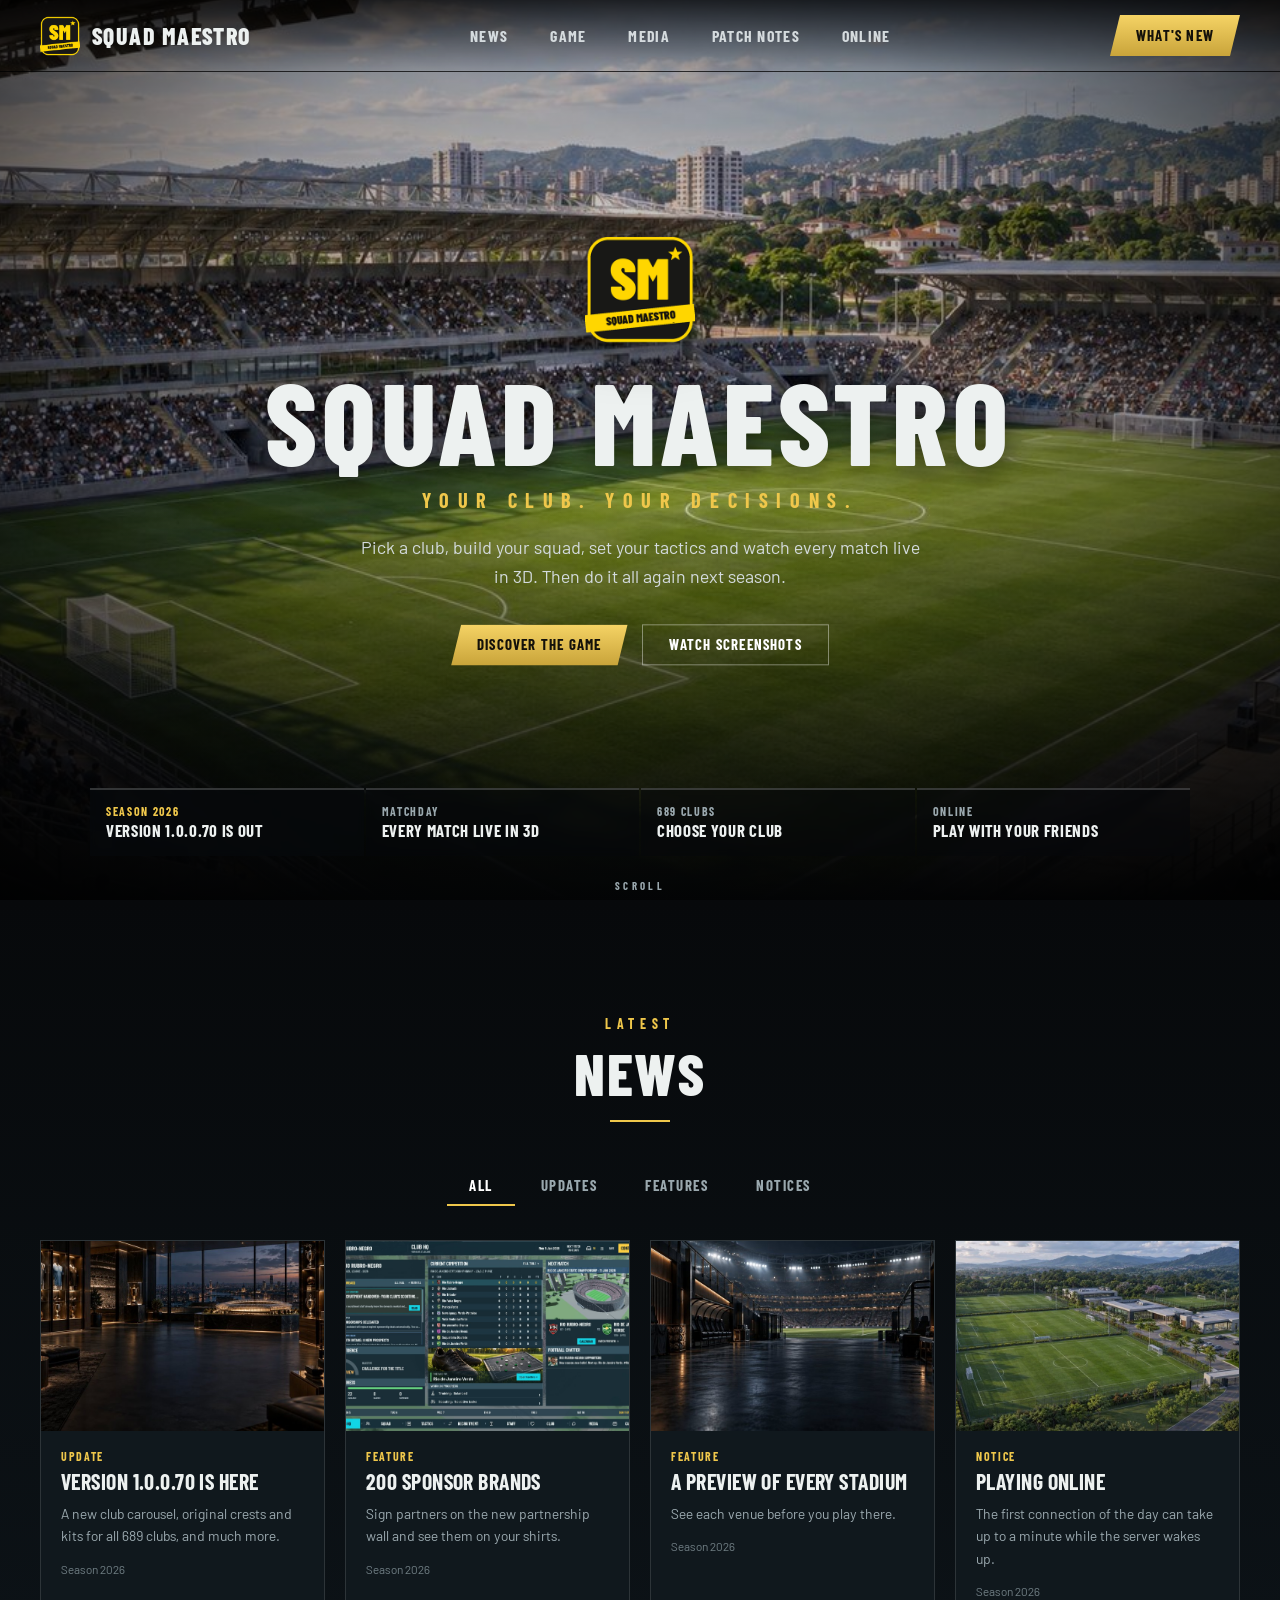
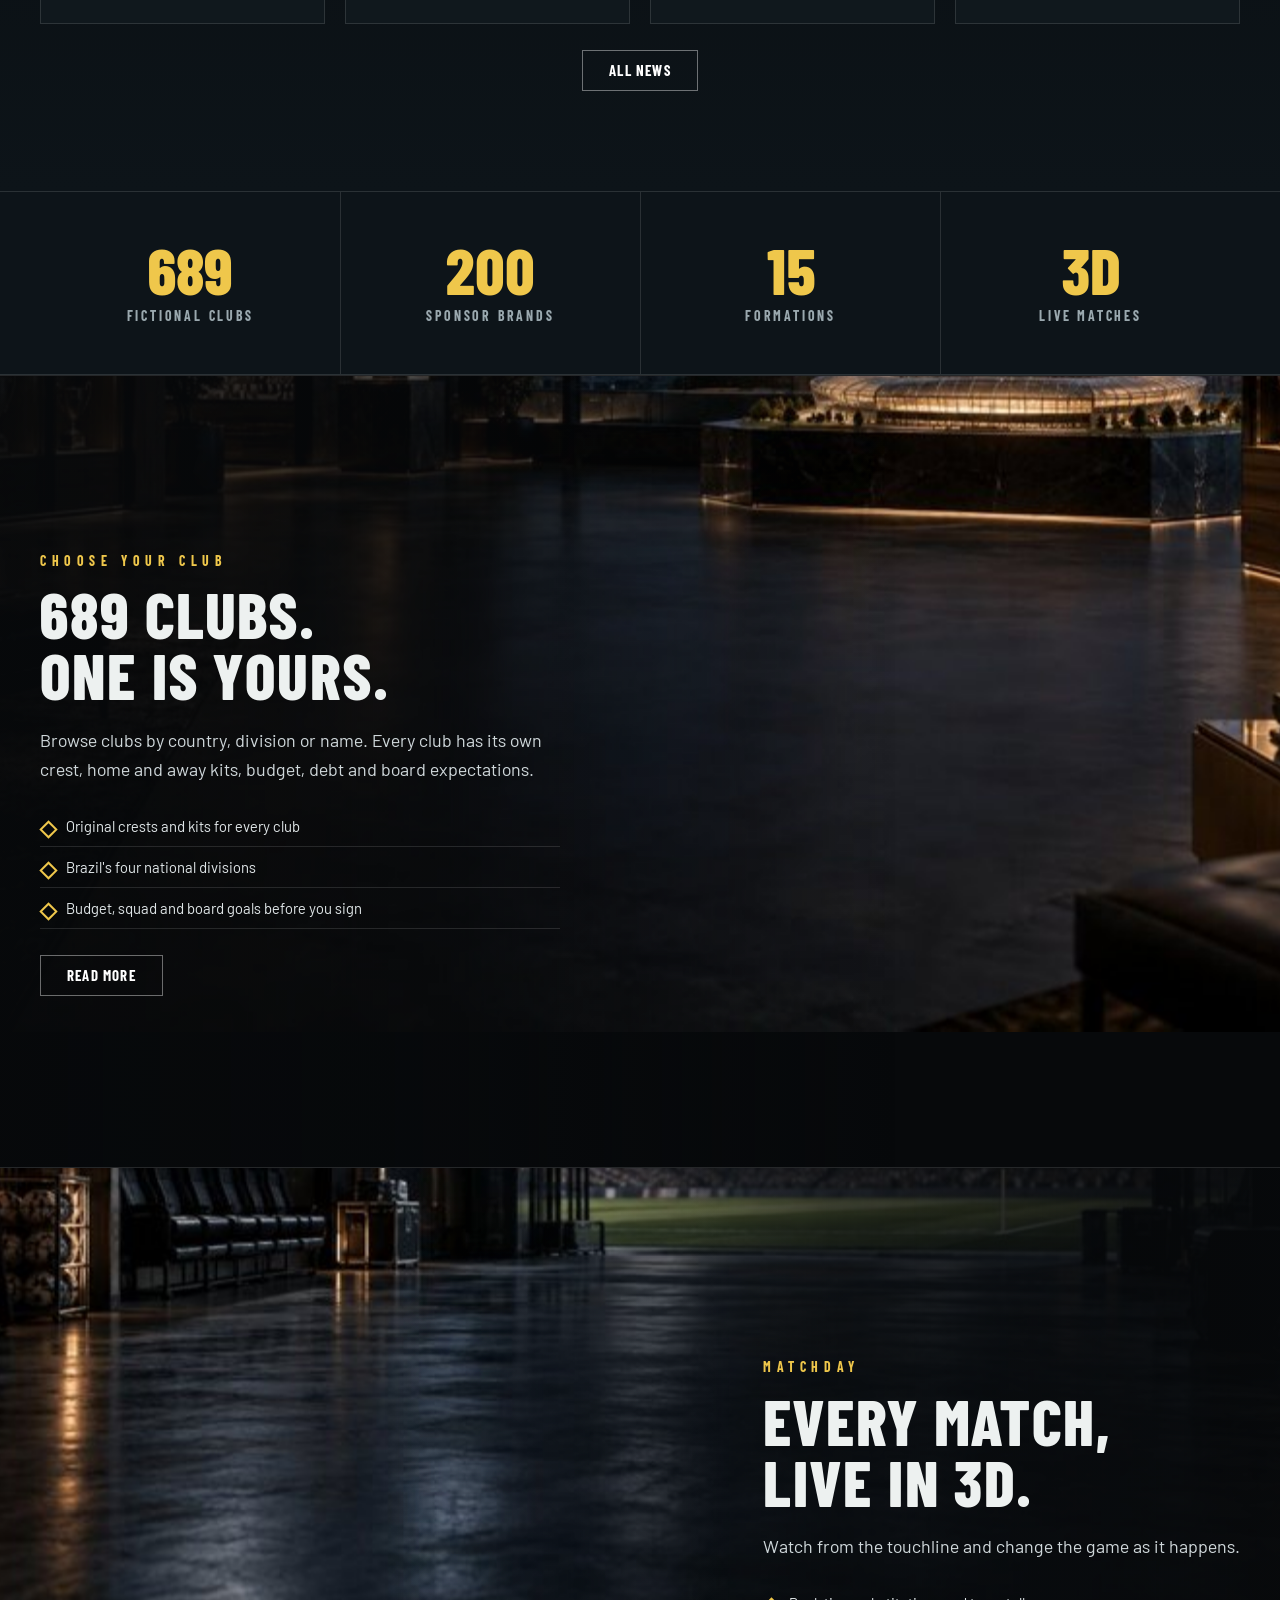
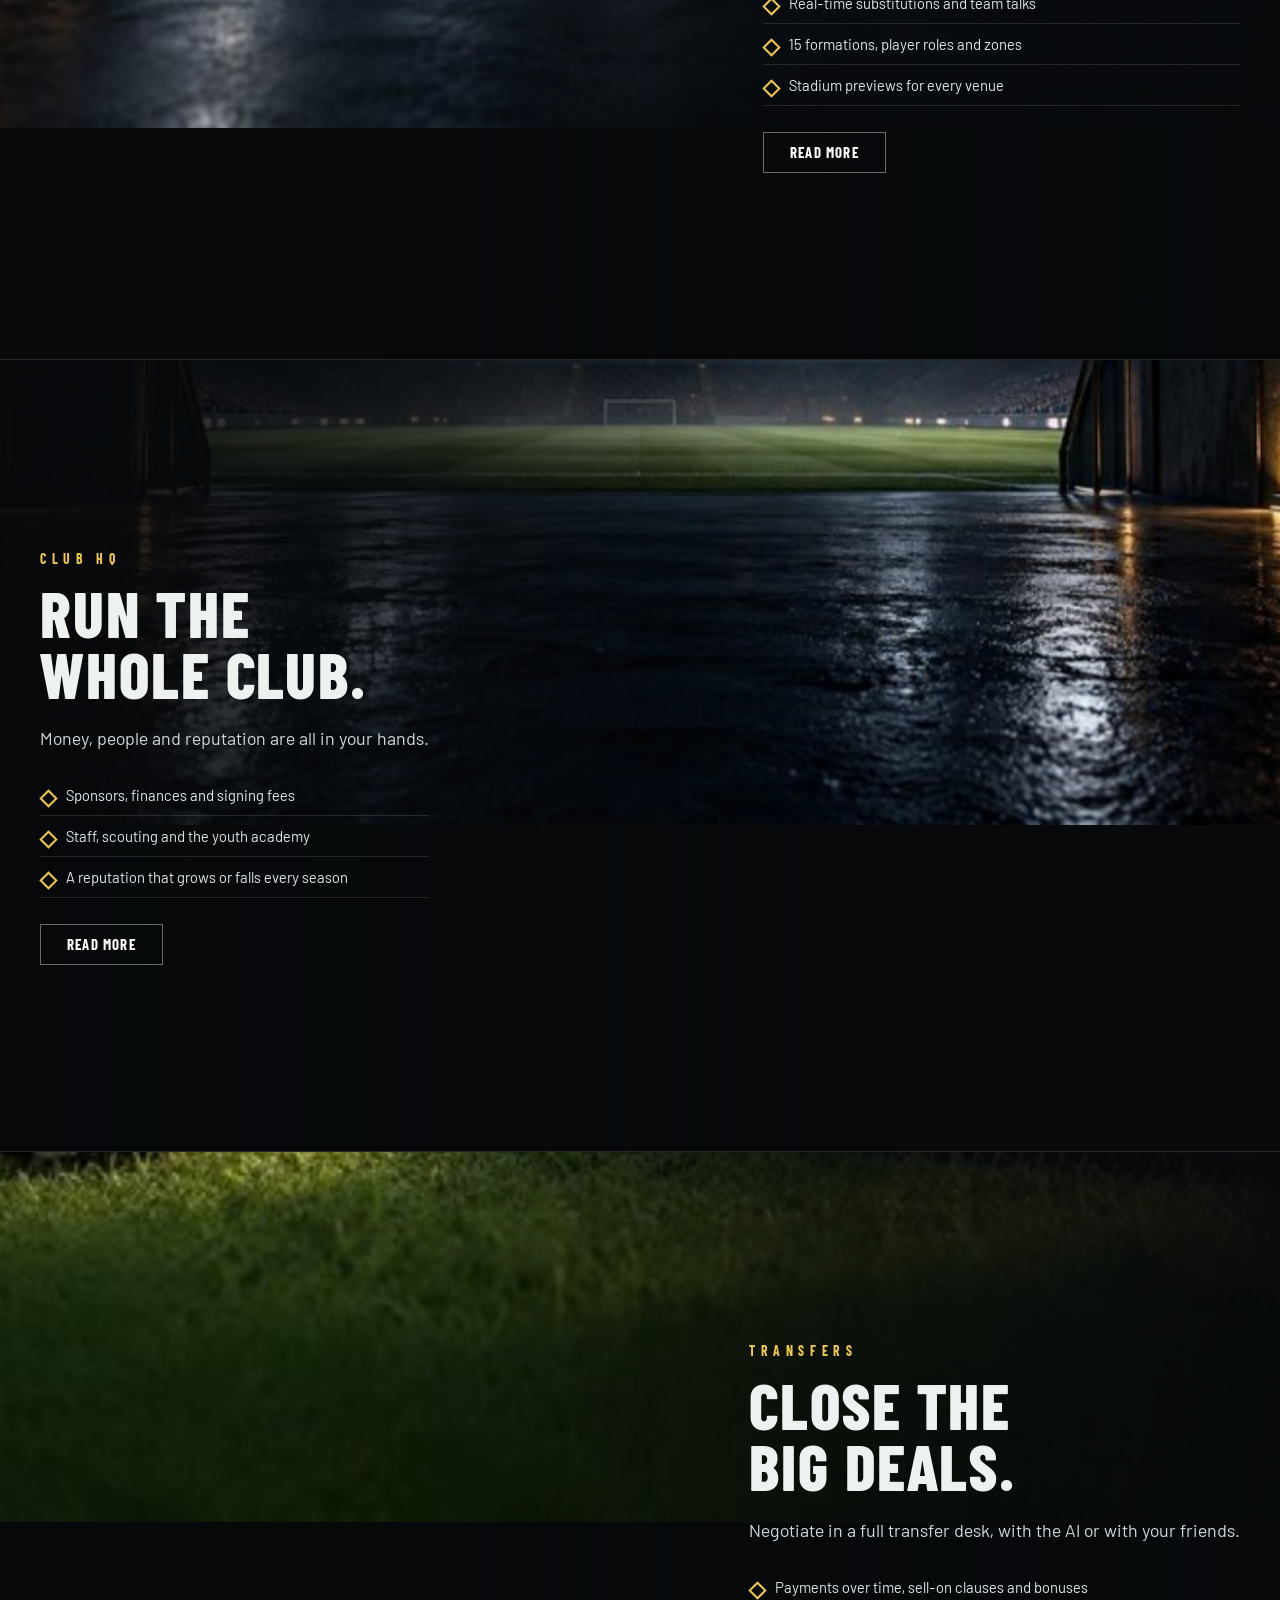
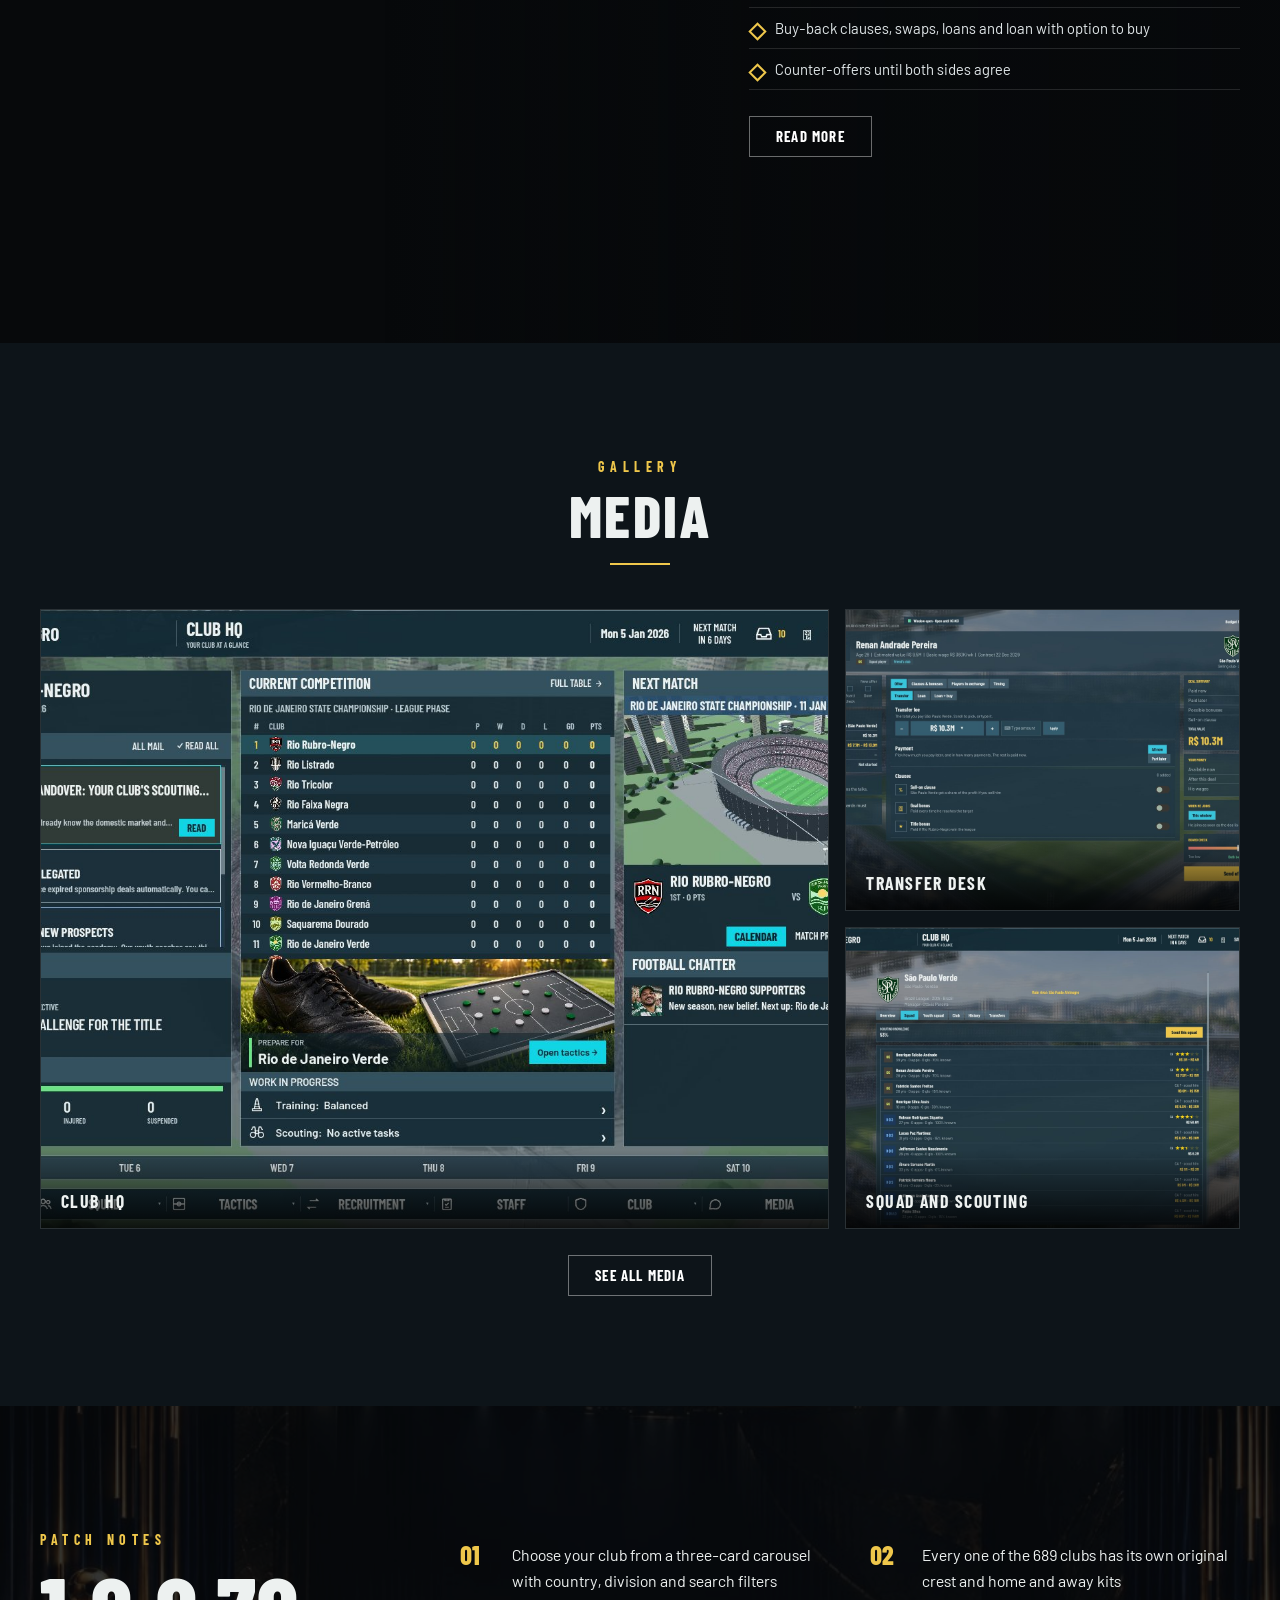
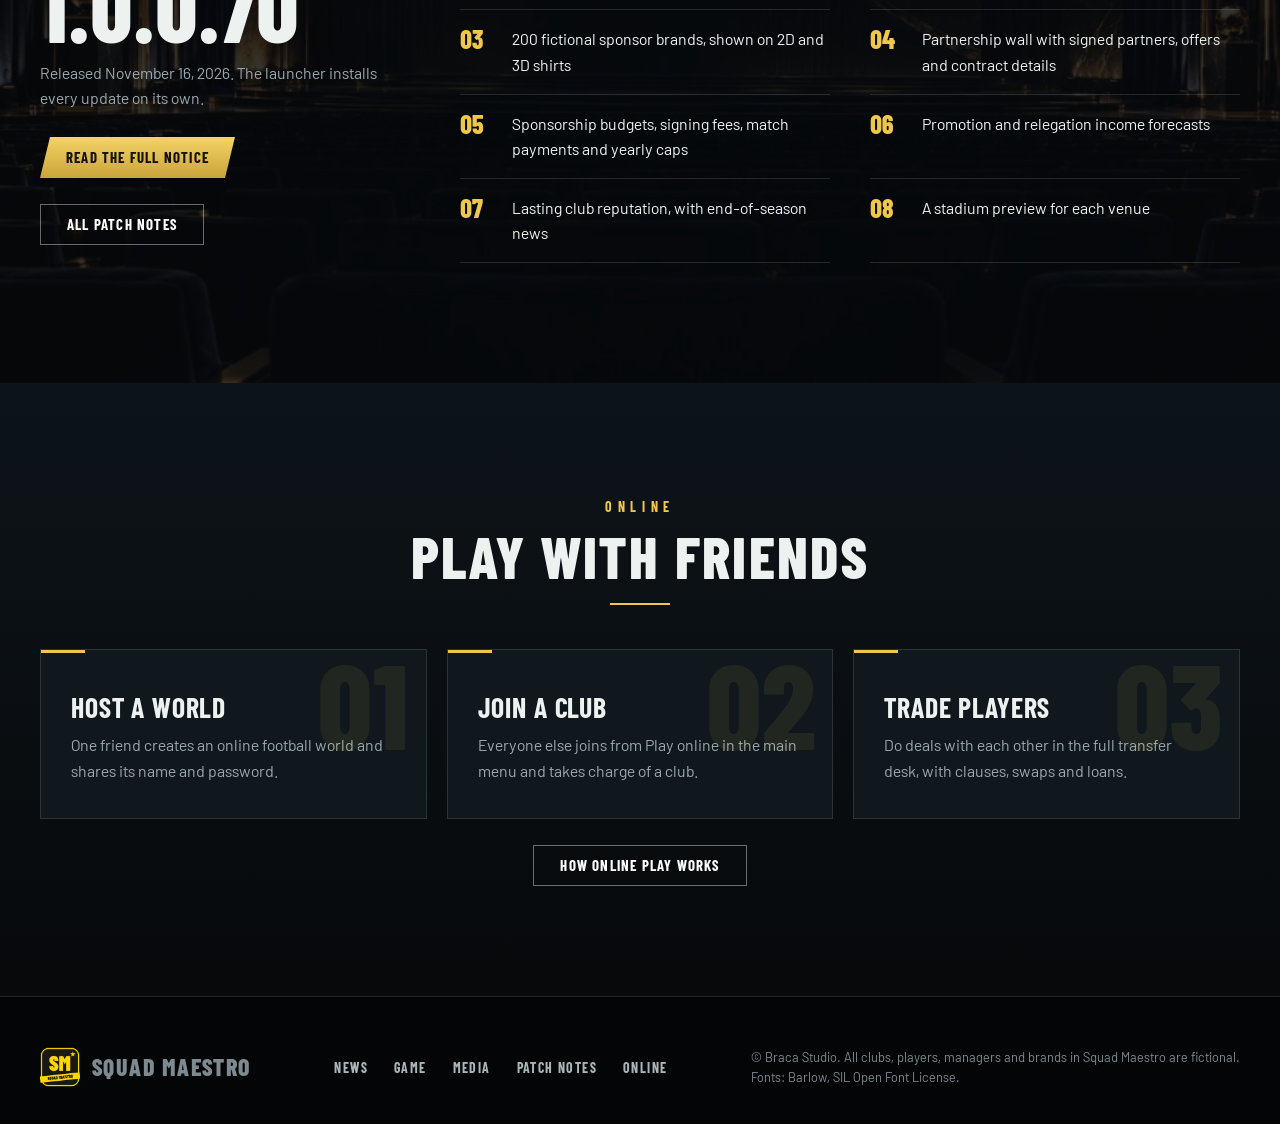
==== index.html @ b414611e "Detail pages: patch notes list with release dates and full notices, news articles, game feature page" ====
<!DOCTYPE html>
<html lang="en">
<head>
<meta charset="utf-8">
<meta name="viewport" content="width=device-width, initial-scale=1">
<title>Squad Maestro: Your club. Your decisions.</title>
<meta name="description" content="Squad Maestro is a football management game by Braca Studio. Pick a club, build your squad, set your tactics and watch every match live in 3D.">
<link rel="icon" href="assets/icon.png">
<link rel="stylesheet" href="assets/site.css">
</head>
<body>
<header class="top" id="top">
  <a class="logo" href="#"><img src="assets/icon.png" alt=""><b>SQUAD MAESTRO</b></a>
  <nav class="menu"><a href="news.html">News</a><a href="game.html">Game</a><a href="media.html">Media</a><a href="patch-notes.html">Patch notes</a><a href="game.html?id=online">Online</a></nav>
  <a class="cta" href="patch-notes.html?v=1.0.0.70">What's new</a>
</header>

<section class="hero" id="hero">
  <div class="slide on"><div class="img" style="background-image:url(assets/stadium.jpg)"></div></div>
  <div class="slide"><div class="img" style="background-image:url(assets/matchday.jpg)"></div></div>
  <div class="slide"><div class="img" style="background-image:url(assets/clubs.jpg)"></div></div>
  <div class="slide"><div class="img" style="background-image:url(assets/online.jpg)"></div></div>
  <div class="hero-txt">
    <img src="assets/icon.png" alt="Squad Maestro badge">
    <h1>Squad Maestro</h1>
    <div class="tl">Your club. Your decisions.</div>
    <p>Pick a club, build your squad, set your tactics and watch every match live in 3D. Then do it all again next season.</p>
    <div class="btns"><a class="cta" href="game.html">Discover the game</a><a class="ghost" href="media.html">Watch screenshots</a></div>
  </div>
  <div class="tabs">
    <div class="tab on"><span class="p"></span><small>Season 2026</small><b>Version 1.0.0.70 is out</b></div>
    <div class="tab"><span class="p"></span><small>Matchday</small><b>Every match live in 3D</b></div>
    <div class="tab"><span class="p"></span><small>689 clubs</small><b>Choose your club</b></div>
    <div class="tab"><span class="p"></span><small>Online</small><b>Play with your friends</b></div>
  </div>
  <div class="scroll">SCROLL</div>
</section>

<section class="news" id="news"><div class="wrap">
  <div class="sh reveal"><small>Latest</small><h2>News</h2><div class="dv"></div></div>
  <div class="ntabs"><button class="on" data-f="all">All</button><button data-f="update">Updates</button><button data-f="feature">Features</button><button data-f="notice">Notices</button></div>
  <div class="cards">
    <a class="card reveal" data-k="update" href="patch-notes.html?v=1.0.0.70"><div class="im" style="background-image:url(assets/clubs.jpg)"></div><div class="bd"><div class="tg">Update</div><h3>Version 1.0.0.70 is here</h3><p>A new club carousel, original crests and kits for all 689 clubs, and much more.</p><div class="dt">Season 2026</div></div></a>
    <a class="card reveal" data-k="feature" href="news.html?id=sponsors"><div class="im" style="background-image:url(assets/shot_hq.jpg)"></div><div class="bd"><div class="tg">Feature</div><h3>200 sponsor brands</h3><p>Sign partners on the new partnership wall and see them on your shirts.</p><div class="dt">Season 2026</div></div></a>
    <a class="card reveal" data-k="feature" href="news.html?id=stadiums"><div class="im" style="background-image:url(assets/matchday.jpg)"></div><div class="bd"><div class="tg">Feature</div><h3>A preview of every stadium</h3><p>See each venue before you play there.</p><div class="dt">Season 2026</div></div></a>
    <a class="card reveal" data-k="notice" href="news.html?id=online"><div class="im" style="background-image:url(assets/online.jpg)"></div><div class="bd"><div class="tg">Notice</div><h3>Playing online</h3><p>The first connection of the day can take up to a minute while the server wakes up.</p><div class="dt">Season 2026</div></div></a>
  </div>
  <div style="text-align:center"><a class="ghost more" href="news.html">All news</a></div>
</div></section>

<div class="stats"><div class="wrap">
  <a class="st reveal" href="game.html?id=clubs"><b>689</b><span>Fictional clubs</span></a>
  <a class="st reveal" href="news.html?id=sponsors"><b>200</b><span>Sponsor brands</span></a>
  <a class="st reveal" href="game.html?id=tactics"><b>15</b><span>Formations</span></a>
  <a class="st reveal" href="game.html?id=matchday"><b>3D</b><span>Live matches</span></a>
</div></div>

<div id="game">
<section class="feat"><div class="bgi" style="background-image:url(assets/clubs.jpg)"></div><div class="tx reveal"><small>CHOOSE YOUR CLUB</small><h2>689 clubs.<br>One is yours.</h2><p>Browse clubs by country, division or name. Every club has its own crest, home and away kits, budget, debt and board expectations.</p><ul><li>Original crests and kits for every club</li><li>Brazil's four national divisions</li><li>Budget, squad and board goals before you sign</li></ul><a class="ghost more" href="game.html?id=clubs">Read more</a></div></section>
<section class="feat r"><div class="bgi" style="background-image:url(assets/matchday.jpg)"></div><div class="tx reveal"><small>MATCHDAY</small><h2>Every match,<br>live in 3D.</h2><p>Watch from the touchline and change the game as it happens.</p><ul><li>Real-time substitutions and team talks</li><li>15 formations, player roles and zones</li><li>Stadium previews for every venue</li></ul><a class="ghost more" href="game.html?id=matchday">Read more</a></div></section>
<section class="feat"><div class="bgi" style="background-image:url(assets/hq.jpg)"></div><div class="tx reveal"><small>CLUB HQ</small><h2>Run the<br>whole club.</h2><p>Money, people and reputation are all in your hands.</p><ul><li>Sponsors, finances and signing fees</li><li>Staff, scouting and the youth academy</li><li>A reputation that grows or falls every season</li></ul><a class="ghost more" href="game.html?id=hq">Read more</a></div></section>
<section class="feat r"><div class="bgi" style="background-image:url(assets/tactics.jpg)"></div><div class="tx reveal"><small>TRANSFERS</small><h2>Close the<br>big deals.</h2><p>Negotiate in a full transfer desk, with the AI or with your friends.</p><ul><li>Payments over time, sell-on clauses and bonuses</li><li>Buy-back clauses, swaps, loans and loan with option to buy</li><li>Counter-offers until both sides agree</li></ul><a class="ghost more" href="game.html?id=transfers">Read more</a></div></section>
</div>

<section class="media" id="media"><div class="wrap">
  <div class="sh reveal"><small>Gallery</small><h2>Media</h2><div class="dv"></div></div>
  <div class="gal reveal">
    <figure><img src="assets/shot_hq.jpg" alt="Club HQ"><figcaption>Club HQ</figcaption></figure>
    <figure><img src="assets/shot_transfer.jpg" alt="Transfer desk"><figcaption>Transfer desk</figcaption></figure>
    <figure><img src="assets/shot_squad.jpg" alt="Squad and scouting"><figcaption>Squad and scouting</figcaption></figure>
  </div>
  <div style="text-align:center"><a class="ghost more" href="media.html">See all media</a></div>
</div></section>

<section class="patch" id="patch"><div class="bgi"></div><div class="wrap">
  <div class="v reveal"><small>PATCH NOTES</small><b>1.0.0.70</b><p>Released November 16, 2026. The launcher installs every update on its own.</p><a class="cta more" href="patch-notes.html?v=1.0.0.70">Read the full notice</a><br><a class="ghost more" href="patch-notes.html">All patch notes</a></div>
  <ol class="reveal" onclick="location='patch-notes.html?v=1.0.0.70'" style="cursor:pointer">
    <li>Choose your club from a three-card carousel with country, division and search filters</li>
    <li>Every one of the 689 clubs has its own original crest and home and away kits</li>
    <li>200 fictional sponsor brands, shown on 2D and 3D shirts</li>
    <li>Partnership wall with signed partners, offers and contract details</li>
    <li>Sponsorship budgets, signing fees, match payments and yearly caps</li>
    <li>Promotion and relegation income forecasts</li>
    <li>Lasting club reputation, with end-of-season news</li>
    <li>A stadium preview for each venue</li>
  </ol>
</div></section>

<section class="online" id="online"><div class="wrap">
  <div class="sh reveal"><small>Online</small><h2>Play with friends</h2><div class="dv"></div></div>
  <div class="steps">
    <div class="step reveal"><i>01</i><h3>Host a world</h3><p>One friend creates an online football world and shares its name and password.</p></div>
    <div class="step reveal"><i>02</i><h3>Join a club</h3><p>Everyone else joins from Play online in the main menu and takes charge of a club.</p></div>
    <div class="step reveal"><i>03</i><h3>Trade players</h3><p>Do deals with each other in the full transfer desk, with clauses, swaps and loans.</p></div>
  </div>
  <div style="text-align:center"><a class="ghost more" href="game.html?id=online">How online play works</a></div>
</div></section>

<footer><div class="wrap">
  <a class="logo" href="#"><img src="assets/icon.png" alt=""><b>SQUAD MAESTRO</b></a>
  <div class="fl"><a href="news.html">News</a><a href="game.html">Game</a><a href="media.html">Media</a><a href="patch-notes.html">Patch notes</a><a href="game.html?id=online">Online</a></div>
  <div>© Braca Studio. All clubs, players, managers and brands in Squad Maestro are fictional.<br>Fonts: Barlow, SIL Open Font License.</div>
</div></footer>

<div class="lb" id="lb" onclick="this.style.display='none'"><img id="lbimg" alt=""></div>
<script>
const top_=document.getElementById('top');addEventListener('scroll',()=>top_.classList.toggle('solid',scrollY>40));
const sl=[...document.querySelectorAll('.slide')],tb=[...document.querySelectorAll('.tab')];let si=0,tm;
function go(i){sl[si].classList.remove('on');tb[si].classList.remove('on');si=i;void tb[si].offsetWidth;sl[si].classList.add('on');tb[si].classList.add('on');clearTimeout(tm);tm=setTimeout(()=>go((si+1)%sl.length),7000)}
tb.forEach((t,i)=>t.onclick=()=>go(i));tm=setTimeout(()=>go(1),7000);
const io=new IntersectionObserver(es=>es.forEach(e=>{if(e.isIntersecting){e.target.classList.add('in');io.unobserve(e.target)}}),{threshold:.15});
document.querySelectorAll('.reveal').forEach(e=>io.observe(e));
document.querySelectorAll('.ntabs button').forEach(b=>b.onclick=()=>{document.querySelectorAll('.ntabs button').forEach(x=>x.classList.toggle('on',x==b));document.querySelectorAll('.card').forEach(c=>c.style.display=(b.dataset.f=='all'||c.dataset.k==b.dataset.f)?'':'none')});
document.querySelectorAll('.gal figure').forEach(f=>f.onclick=()=>{lbimg.src=f.querySelector('img').src;lb.style.display='flex'});
const fb=[...document.querySelectorAll('.feat .bgi')];function px(){if(innerWidth<1000)return;fb.forEach(b=>{const r=b.parentNode.getBoundingClientRect();b.style.transform='translateY('+((r.top+r.height/2-innerHeight/2)*-0.12)+'px)'})}addEventListener('scroll',px);px();
if(location.search.includes('shot'))document.querySelectorAll('.reveal').forEach(e=>e.classList.add('in'));
</script>
</body>
</html>
---- assets/site.css ----
@font-face{font-family:Barlow;src:url(Barlow-Regular.ttf);font-weight:400}
@font-face{font-family:Barlow;src:url(Barlow-SemiBold.ttf);font-weight:600}
@font-face{font-family:BarlowC;src:url(BarlowCondensed-Bold.ttf);font-weight:700}
@font-face{font-family:BarlowC;src:url(BarlowCondensed-ExtraBold.ttf);font-weight:800}
:root{--black:#07090b;--bg:#0d1419;--navy:#13242e;--line:rgba(255,255,255,.12);--gold:#efc74b;--gold2:#c9a43a;--fg:#edf1f0;--muted:#9aa8ae;--cyan:#39c5db}
*{box-sizing:border-box;margin:0;padding:0}
html{scroll-behavior:smooth}
body{background:var(--black);color:var(--fg);font:400 16px/1.6 Barlow,Arial,sans-serif;overflow-x:hidden}
a{color:inherit;text-decoration:none}
.c{font-family:BarlowC,Arial Narrow,sans-serif;font-weight:700;text-transform:uppercase;letter-spacing:.04em}
/* top menu */
.top{position:fixed;inset:0 0 auto;z-index:20;height:72px;display:flex;align-items:center;padding:0 40px;gap:40px;background:linear-gradient(rgba(0,0,0,.75),rgba(0,0,0,0));transition:background .3s,border-color .3s;border-bottom:1px solid transparent}
.top.solid{background:rgba(7,9,11,.94);border-color:var(--line);backdrop-filter:blur(8px)}
.logo{display:flex;align-items:center;gap:12px}
.logo img{width:40px;height:40px}
.logo b{font:800 24px/1 BarlowC,sans-serif;letter-spacing:.06em}
.menu{display:flex;gap:6px;margin:0 auto}
.menu a{font:700 16px/72px BarlowC,sans-serif;letter-spacing:.08em;text-transform:uppercase;padding:0 18px;color:#d5dbde;position:relative}
.menu a::after{content:"";position:absolute;left:18px;right:18px;bottom:18px;height:2px;background:var(--gold);transform:scaleX(0);transition:transform .25s}
.menu a:hover{color:#fff}.menu a:hover::after{transform:scaleX(1)}
.cta{font:700 15px/1 BarlowC,sans-serif;letter-spacing:.08em;text-transform:uppercase;padding:13px 26px;background:linear-gradient(#f5d365,var(--gold2));color:#14110a;clip-path:polygon(10px 0,100% 0,calc(100% - 10px) 100%,0 100%);transition:filter .2s}
.cta:hover{filter:brightness(1.12)}
.ghost{font:700 15px/1 BarlowC,sans-serif;letter-spacing:.08em;text-transform:uppercase;padding:12px 26px;border:1px solid rgba(255,255,255,.4);color:#fff;transition:.2s}
.ghost:hover{border-color:var(--gold);color:var(--gold)}
/* hero */
.hero{position:relative;height:100vh;min-height:640px;overflow:hidden}
.slide{position:absolute;inset:0;opacity:0;transition:opacity 1.4s ease}
.slide.on{opacity:1}
.slide .img{position:absolute;inset:-2%;background-size:cover;background-position:center;transform:scale(1);transition:transform 9s linear}
.slide.on .img{transform:scale(1.08)}
.hero::after{content:"";position:absolute;inset:0;background:radial-gradient(ellipse at 50% 45%,rgba(0,0,0,0) 0%,rgba(0,0,0,.35) 55%,rgba(0,0,0,.85) 100%),linear-gradient(rgba(7,9,11,0) 55%,var(--black) 100%);pointer-events:none}
.hero-txt{position:absolute;z-index:2;left:0;right:0;top:50%;transform:translateY(-50%);text-align:center;padding:0 20px}
.hero-txt img{width:110px;height:110px;filter:drop-shadow(0 6px 24px rgba(0,0,0,.6))}
.hero-txt h1{font:800 clamp(56px,9vw,128px)/.9 BarlowC,sans-serif;letter-spacing:.05em;text-transform:uppercase;margin-top:18px;text-shadow:0 6px 30px rgba(0,0,0,.6)}
.hero-txt .tl{font:700 clamp(16px,1.6vw,22px)/1 BarlowC,sans-serif;letter-spacing:.42em;text-transform:uppercase;color:var(--gold);margin-top:18px}
.hero-txt p{max-width:560px;margin:22px auto 0;color:#d3dadd;font-size:18px}
.hero-txt .btns{display:flex;justify-content:center;gap:14px;margin-top:34px}
.tabs{position:absolute;z-index:3;left:50%;bottom:44px;transform:translateX(-50%);display:flex;gap:2px;width:min(1100px,92vw)}
.tab{flex:1;cursor:pointer;padding:14px 16px 12px;background:rgba(7,9,11,.55);border-top:2px solid rgba(255,255,255,.18);backdrop-filter:blur(4px);transition:.25s;position:relative;overflow:hidden}
.tab small{display:block;font:700 12px BarlowC,sans-serif;letter-spacing:.14em;color:var(--muted);text-transform:uppercase}
.tab b{font:700 17px BarlowC,sans-serif;letter-spacing:.04em;text-transform:uppercase}
.tab .p{position:absolute;left:0;top:-2px;height:2px;width:0;background:var(--gold)}
.tab.on{background:rgba(7,9,11,.82)}.tab.on small{color:var(--gold)}
.tab.on .p{animation:fill 7s linear forwards}
@keyframes fill{to{width:100%}}
.scroll{position:absolute;z-index:3;left:50%;bottom:8px;transform:translateX(-50%);font:700 11px BarlowC,sans-serif;letter-spacing:.3em;color:var(--muted)}
/* sections */
.wrap{max-width:1280px;margin:0 auto;padding:0 40px}
.sh{text-align:center;margin-bottom:44px}
.sh small{font:700 14px BarlowC,sans-serif;letter-spacing:.4em;color:var(--gold);text-transform:uppercase}
.sh h2{font:800 clamp(38px,4.6vw,64px)/1 BarlowC,sans-serif;letter-spacing:.04em;text-transform:uppercase;margin-top:8px}
.sh .dv{width:60px;height:2px;background:var(--gold);margin:18px auto 0}
.news{padding:110px 0 100px;background:linear-gradient(var(--black),var(--bg))}
.ntabs{display:flex;justify-content:center;gap:4px;margin-bottom:34px}
.ntabs button{all:unset;cursor:pointer;font:700 15px BarlowC,sans-serif;letter-spacing:.1em;text-transform:uppercase;padding:10px 22px;color:var(--muted);border-bottom:2px solid transparent}
.ntabs button.on,.ntabs button:hover{color:#fff;border-color:var(--gold)}
.cards{display:grid;grid-template-columns:repeat(4,1fr);gap:20px}
.card{background:#10181d;border:1px solid var(--line);overflow:hidden;transition:transform .3s,border-color .3s;cursor:pointer}
.card:hover{transform:translateY(-6px);border-color:rgba(239,199,75,.6)}
.card .im{height:190px;background-size:cover;background-position:center;transition:transform .5s}
.card:hover .im{transform:scale(1.06)}
.card .bd{padding:18px 20px 22px;position:relative;background:#10181d}
.card .tg{font:700 12px BarlowC,sans-serif;letter-spacing:.14em;color:var(--gold);text-transform:uppercase}
.card h3{font:700 22px/1.15 BarlowC,sans-serif;text-transform:uppercase;letter-spacing:.02em;margin:6px 0 8px}
.card p{color:var(--muted);font-size:14px}
.card .dt{font-size:12px;color:#6f7d83;margin-top:12px}
.feat{position:relative;min-height:88vh;display:flex;align-items:center;overflow:hidden;border-top:1px solid var(--line)}
.feat .bgi{position:absolute;inset:-12% 0;background-size:cover;background-position:center;will-change:transform}
.feat::before{content:"";position:absolute;inset:0;z-index:1;background:linear-gradient(90deg,rgba(7,9,11,.95) 0%,rgba(7,9,11,.7) 35%,rgba(7,9,11,0) 70%)}
.feat.r::before{background:linear-gradient(270deg,rgba(7,9,11,.95) 0%,rgba(7,9,11,.7) 35%,rgba(7,9,11,0) 70%)}
.feat .tx{position:relative;z-index:2;max-width:520px;margin-left:max(40px,calc((100vw - 1280px)/2 + 40px))}
.feat.r .tx{margin-left:auto;margin-right:max(40px,calc((100vw - 1280px)/2 + 40px))}
.feat small{font:700 14px BarlowC,sans-serif;letter-spacing:.4em;color:var(--gold)}
.feat h2{font:800 clamp(44px,5vw,76px)/.95 BarlowC,sans-serif;text-transform:uppercase;letter-spacing:.03em;margin:12px 0 20px}
.feat p{color:#cfd7da;font-size:18px}
.feat ul{list-style:none;margin-top:22px}
.feat li{padding:8px 0 8px 26px;position:relative;border-bottom:1px solid var(--line);font-size:15px;color:#dfe5e7}
.feat li::before{content:"";position:absolute;left:2px;top:17px;width:9px;height:9px;border:2px solid var(--gold);transform:rotate(45deg)}
.reveal{opacity:0;transform:translateY(40px);transition:opacity .9s ease,transform .9s ease}
.reveal.in{opacity:1;transform:none}
.stats{background:var(--bg);border-top:1px solid var(--line);border-bottom:1px solid var(--line)}
.stats .wrap{display:grid;grid-template-columns:repeat(4,1fr)}
.st{text-align:center;padding:46px 10px;border-left:1px solid var(--line)}.st:first-child{border:none}
.st b{display:block;font:800 64px/1 BarlowC,sans-serif;color:var(--gold)}
.st span{font:700 14px BarlowC,sans-serif;letter-spacing:.2em;color:var(--muted);text-transform:uppercase}
.media{padding:110px 0;background:var(--bg)}
.gal{display:grid;grid-template-columns:2fr 1fr;grid-template-rows:1fr 1fr;gap:16px;height:620px}
.gal figure{position:relative;overflow:hidden;cursor:zoom-in;border:1px solid var(--line)}
.gal figure:first-child{grid-row:span 2}
.gal img{width:100%;height:100%;object-fit:cover;transition:transform .6s}
.gal figure:hover img{transform:scale(1.05)}
.gal figcaption{position:absolute;left:0;right:0;bottom:0;padding:40px 20px 16px;background:linear-gradient(rgba(0,0,0,0),rgba(0,0,0,.85));font:700 18px BarlowC,sans-serif;letter-spacing:.08em;text-transform:uppercase}
.patch{position:relative;padding:120px 0;overflow:hidden}
.patch .bgi{position:absolute;inset:0;background:url(awards.jpg) center/cover}
.patch::before{content:"";position:absolute;inset:0;z-index:1;background:rgba(7,9,11,.82)}
.patch .wrap{position:relative;z-index:2;display:grid;grid-template-columns:360px 1fr;gap:60px;align-items:start}
.patch .v small{font:700 14px BarlowC,sans-serif;letter-spacing:.4em;color:var(--gold)}
.patch .v b{display:block;font:800 92px/1 BarlowC,sans-serif;margin:8px 0}
.patch .v p{color:var(--muted)}
.patch ol{list-style:none;counter-reset:n;display:grid;grid-template-columns:1fr 1fr;gap:0 40px}
.patch li{counter-increment:n;padding:16px 0 16px 52px;position:relative;border-bottom:1px solid var(--line);font-size:16px}
.patch li::before{content:counter(n,decimal-leading-zero);position:absolute;left:0;top:13px;font:800 26px BarlowC,sans-serif;color:var(--gold)}
.online{padding:110px 0;background:linear-gradient(var(--bg),var(--black))}
.steps{display:grid;grid-template-columns:repeat(3,1fr);gap:20px}
.step{position:relative;padding:40px 30px 34px;background:#10181d;border:1px solid var(--line);overflow:hidden}
.step i{position:absolute;right:16px;top:-8px;font:800 120px/1 BarlowC,sans-serif;font-style:normal;color:rgba(239,199,75,.08)}
.step h3{font:700 28px BarlowC,sans-serif;text-transform:uppercase;letter-spacing:.03em;margin-bottom:8px}
.step p{color:var(--muted)}
.step::after{content:"";position:absolute;left:0;top:0;width:44px;height:3px;background:var(--gold)}
footer{background:#040506;border-top:1px solid var(--line);padding:50px 0 36px;color:#7d8a90;font-size:13px}
footer .wrap{display:flex;justify-content:space-between;align-items:center;gap:30px;flex-wrap:wrap}
footer .fl{display:flex;gap:26px}
footer .fl a{font:700 14px BarlowC,sans-serif;letter-spacing:.1em;text-transform:uppercase;color:#aab5ba}
footer .fl a:hover{color:var(--gold)}
.lb{position:fixed;inset:0;background:rgba(0,0,0,.9);display:none;align-items:center;justify-content:center;z-index:50;cursor:zoom-out}
.lb img{max-width:94vw;max-height:90vh}
@media(max-width:1000px){.menu{display:none}.cards{grid-template-columns:1fr 1fr}.steps{grid-template-columns:1fr}.stats .wrap{grid-template-columns:1fr 1fr}.gal{grid-template-columns:1fr;grid-template-rows:auto;height:auto}.gal figure:first-child{grid-row:auto}.patch .wrap{grid-template-columns:1fr}.patch ol{grid-template-columns:1fr}.tabs{display:none}.feat .bgi{inset:0;transform:none!important}.top{padding:0 20px}.wrap{padding:0 20px}}
@media(max-width:600px){.cards{grid-template-columns:1fr}.top .cta{display:none}}
/* sub pages */
.menu a.cur{color:#fff}.menu a.cur::after{transform:scaleX(1)}
.sub-hero{position:relative;height:420px;display:flex;align-items:flex-end;overflow:hidden}
.sub-hero .img{position:absolute;inset:0;background-size:cover;background-position:center;animation:kb 14s ease-out forwards}
@keyframes kb{from{transform:scale(1.12)}to{transform:scale(1)}}
.sub-hero::after{content:"";position:absolute;inset:0;background:linear-gradient(rgba(7,9,11,.55),rgba(7,9,11,.35) 40%,var(--black))}
.sub-hero .wrap{position:relative;z-index:2;width:100%;padding-bottom:46px}
.crumb{font:700 13px BarlowC,sans-serif;letter-spacing:.2em;text-transform:uppercase;color:var(--muted)}
.crumb a:hover{color:var(--gold)}.crumb i{font-style:normal;margin:0 10px;color:var(--gold)}
.sub-hero h1{font:800 clamp(44px,6vw,84px)/.95 BarlowC,sans-serif;text-transform:uppercase;letter-spacing:.03em;margin-top:12px}
.sub-hero p{color:#cfd7da;font-size:18px;max-width:640px;margin-top:12px}
.board{max-width:1100px;margin:0 auto;padding:40px 40px 110px}
.btabs{display:flex;gap:4px;border-bottom:1px solid var(--line);margin-bottom:8px}
.btabs button{all:unset;cursor:pointer;font:700 16px BarlowC,sans-serif;letter-spacing:.1em;text-transform:uppercase;padding:14px 22px;color:var(--muted);border-bottom:2px solid transparent;margin-bottom:-1px}
.btabs button.on,.btabs button:hover{color:#fff;border-color:var(--gold)}
.row{display:grid;grid-template-columns:240px 1fr 130px;gap:28px;align-items:center;padding:22px 0;border-bottom:1px solid var(--line);transition:background .25s}
.row:hover{background:rgba(239,199,75,.04)}
.row .th{height:135px;background-size:cover;background-position:center;border:1px solid var(--line);transition:border-color .25s}
.row:hover .th{border-color:rgba(239,199,75,.6)}
.row .tg{font:700 12px BarlowC,sans-serif;letter-spacing:.16em;color:var(--gold);text-transform:uppercase}
.row h3{font:700 26px/1.1 BarlowC,sans-serif;text-transform:uppercase;letter-spacing:.02em;margin:6px 0}
.row:hover h3{color:var(--gold)}
.row p{color:var(--muted);font-size:15px}
.row .dt{text-align:right;font:700 15px BarlowC,sans-serif;letter-spacing:.08em;color:#8d9aa0}
.art{max-width:900px;margin:0 auto;padding:10px 40px 90px}
.meta{display:flex;gap:18px;align-items:center;padding:22px 0;border-bottom:1px solid var(--line);margin-bottom:30px;font:700 14px BarlowC,sans-serif;letter-spacing:.12em;text-transform:uppercase;color:var(--muted)}
.meta .tg{color:#14110a;background:var(--gold);padding:5px 12px}
.lead{font-size:20px;color:#e3e8ea;margin-bottom:30px}
.art .hero-img{width:100%;aspect-ratio:16/7;object-fit:cover;border:1px solid var(--line);margin-bottom:34px}
.art h2{font:800 30px/1.1 BarlowC,sans-serif;text-transform:uppercase;letter-spacing:.03em;margin:38px 0 14px;padding-left:16px;border-left:4px solid var(--gold)}
.art p{color:#cfd7da;font-size:17px}
.art ul{list-style:none}
.art li{padding:11px 0 11px 30px;position:relative;border-bottom:1px solid var(--line);color:#dfe5e7}
.art li::before{content:"";position:absolute;left:4px;top:20px;width:9px;height:9px;border:2px solid var(--gold);transform:rotate(45deg)}
.pn{display:grid;grid-template-columns:1fr 1fr;gap:16px;margin-top:60px}
.pn a{display:block;padding:20px 22px;background:#10181d;border:1px solid var(--line);transition:border-color .25s}
.pn a:hover{border-color:var(--gold)}
.pn small{font:700 12px BarlowC,sans-serif;letter-spacing:.16em;color:var(--gold);text-transform:uppercase}
.pn b{display:block;font:700 20px BarlowC,sans-serif;text-transform:uppercase;margin-top:4px}
.pn .nx{text-align:right}
.back{display:inline-block;margin-top:40px}
.rel{margin-top:60px}.rel>small{font:700 14px BarlowC,sans-serif;letter-spacing:.3em;color:var(--gold)}
.rel .cards{grid-template-columns:repeat(2,1fr);margin-top:16px}
.fgrid{display:grid;grid-template-columns:repeat(2,1fr);gap:20px}
.fcard{position:relative;height:340px;overflow:hidden;border:1px solid var(--line)}
.fcard .im{position:absolute;inset:0;background-size:cover;background-position:center;transition:transform .6s}
.fcard:hover .im{transform:scale(1.06)}
.fcard::after{content:"";position:absolute;inset:0;background:linear-gradient(rgba(7,9,11,0) 30%,rgba(7,9,11,.92))}
.fcard .tx{position:absolute;z-index:2;left:26px;right:26px;bottom:24px}
.fcard small{font:700 13px BarlowC,sans-serif;letter-spacing:.3em;color:var(--gold);text-transform:uppercase}
.fcard h3{font:800 34px/1 BarlowC,sans-serif;text-transform:uppercase;margin:6px 0}
.fcard p{color:#cfd7da;font-size:15px}
.mgrid{display:grid;grid-template-columns:repeat(3,1fr);gap:16px}
.mgrid figure{position:relative;aspect-ratio:16/10;overflow:hidden;cursor:zoom-in;border:1px solid var(--line)}
.mgrid img{width:100%;height:100%;object-fit:cover;transition:transform .6s}
.mgrid figure:hover img{transform:scale(1.05)}
.mgrid figcaption{position:absolute;left:0;right:0;bottom:0;padding:30px 16px 12px;background:linear-gradient(rgba(0,0,0,0),rgba(0,0,0,.85));font:700 16px BarlowC,sans-serif;letter-spacing:.08em;text-transform:uppercase}
.more{display:inline-block;margin-top:26px}
a.st{display:block;transition:background .25s}a.st:hover{background:rgba(239,199,75,.05)}
@media(max-width:1000px){.row{grid-template-columns:140px 1fr}.row .dt{grid-column:2;text-align:left}.row .th{height:90px}.fgrid,.mgrid,.rel .cards,.pn{grid-template-columns:1fr}.board,.art{padding-left:20px;padding-right:20px}}
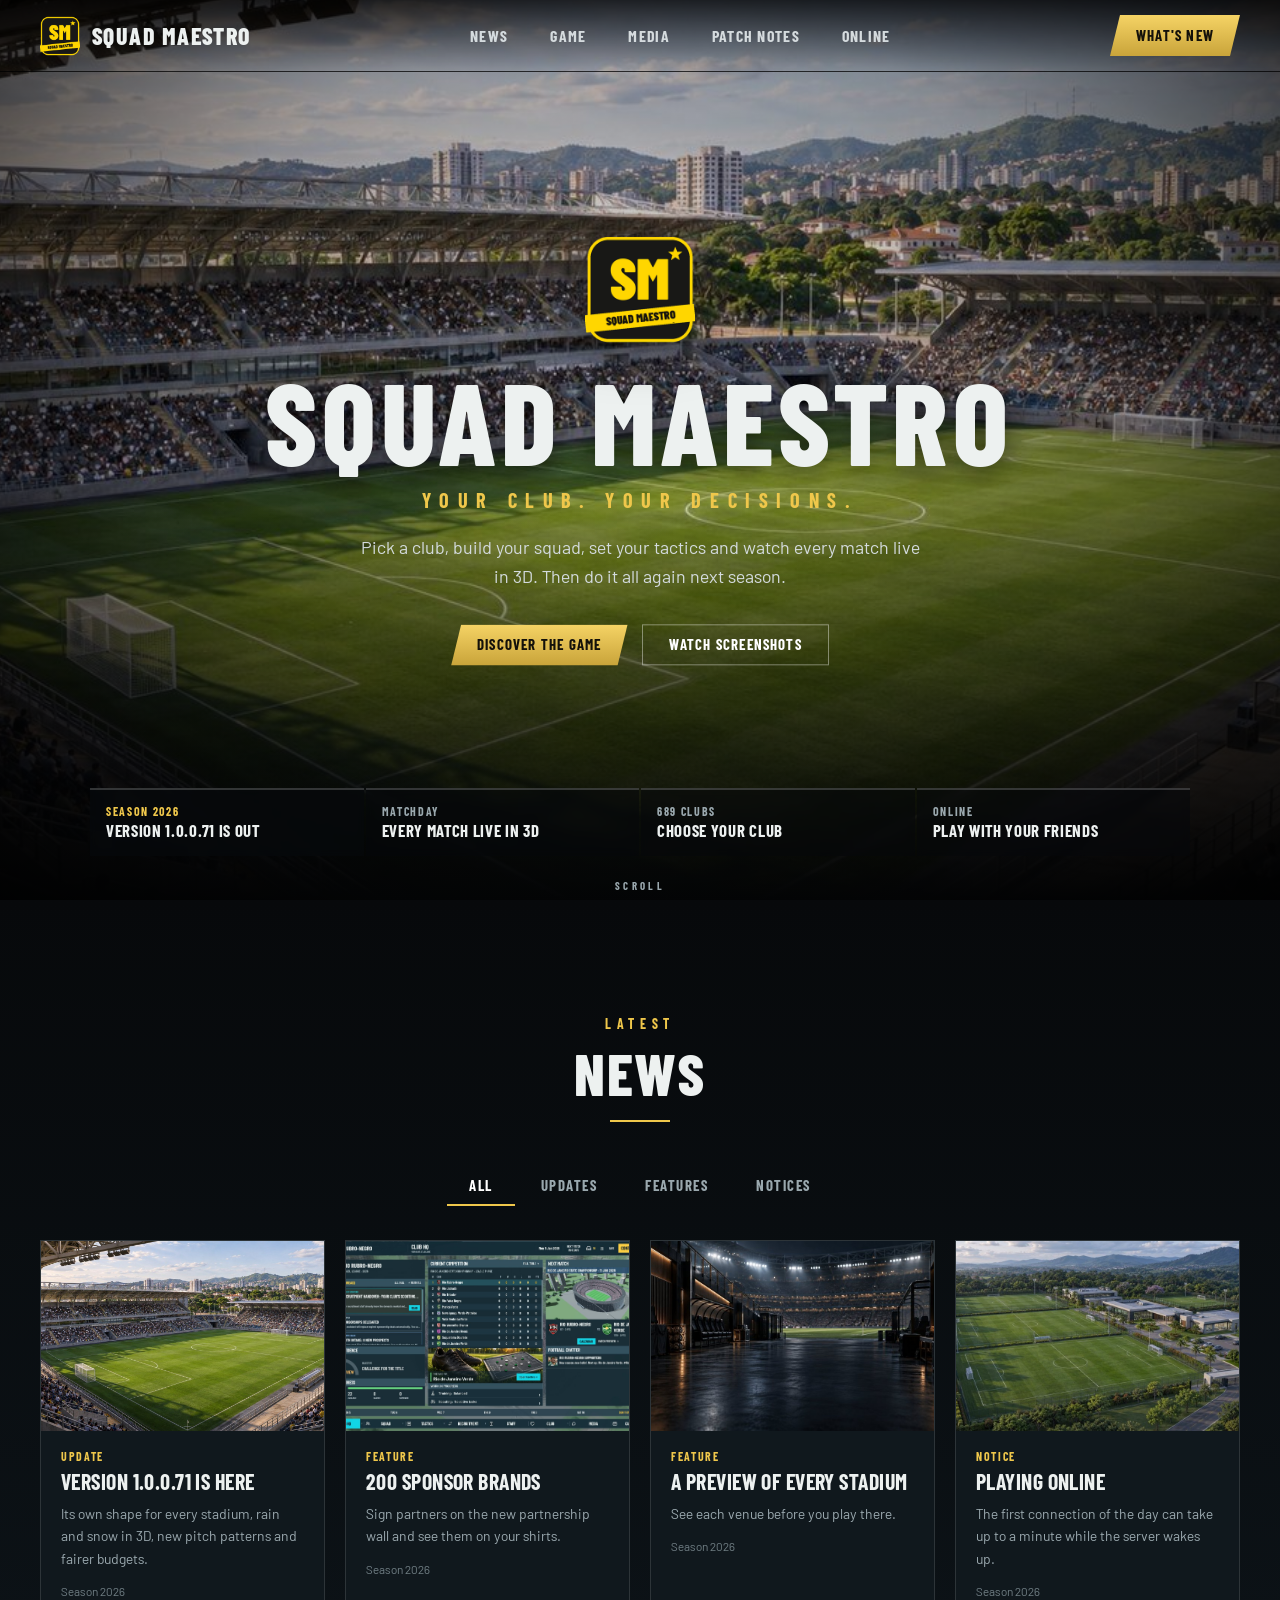
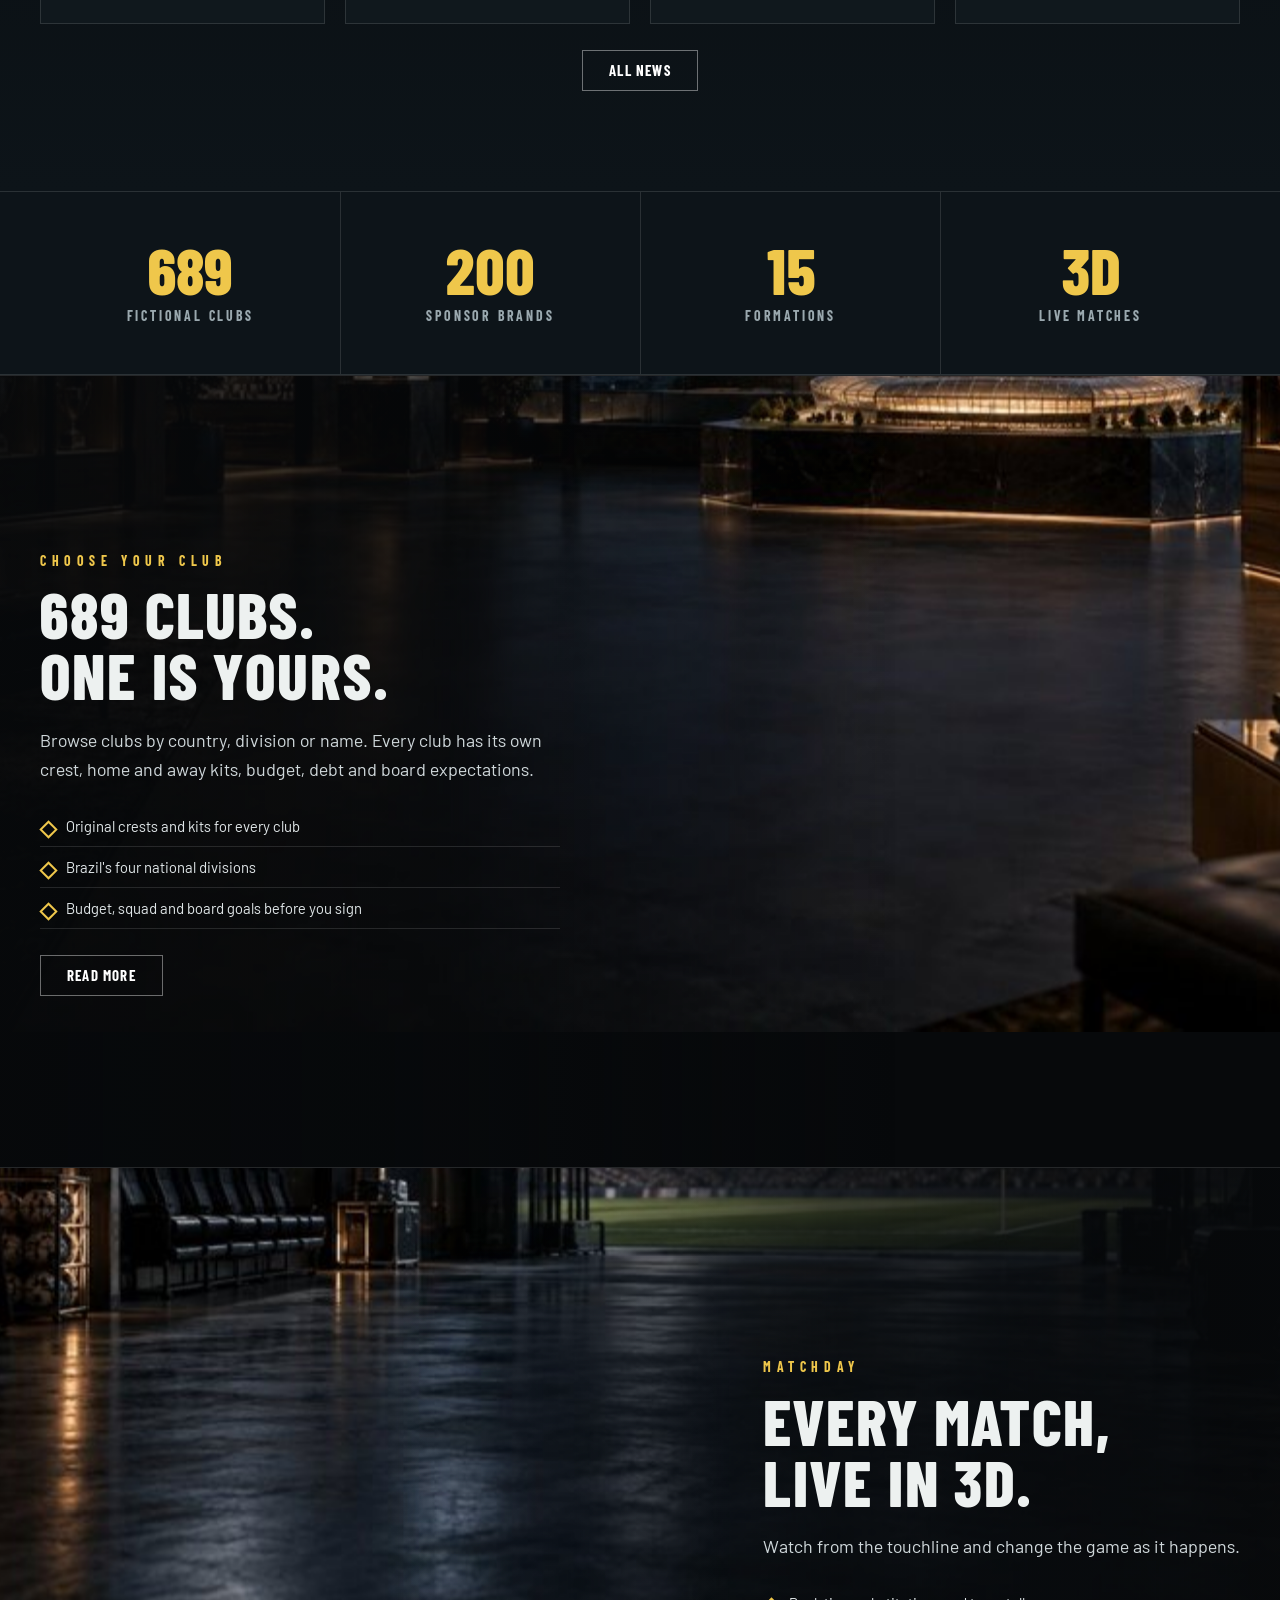
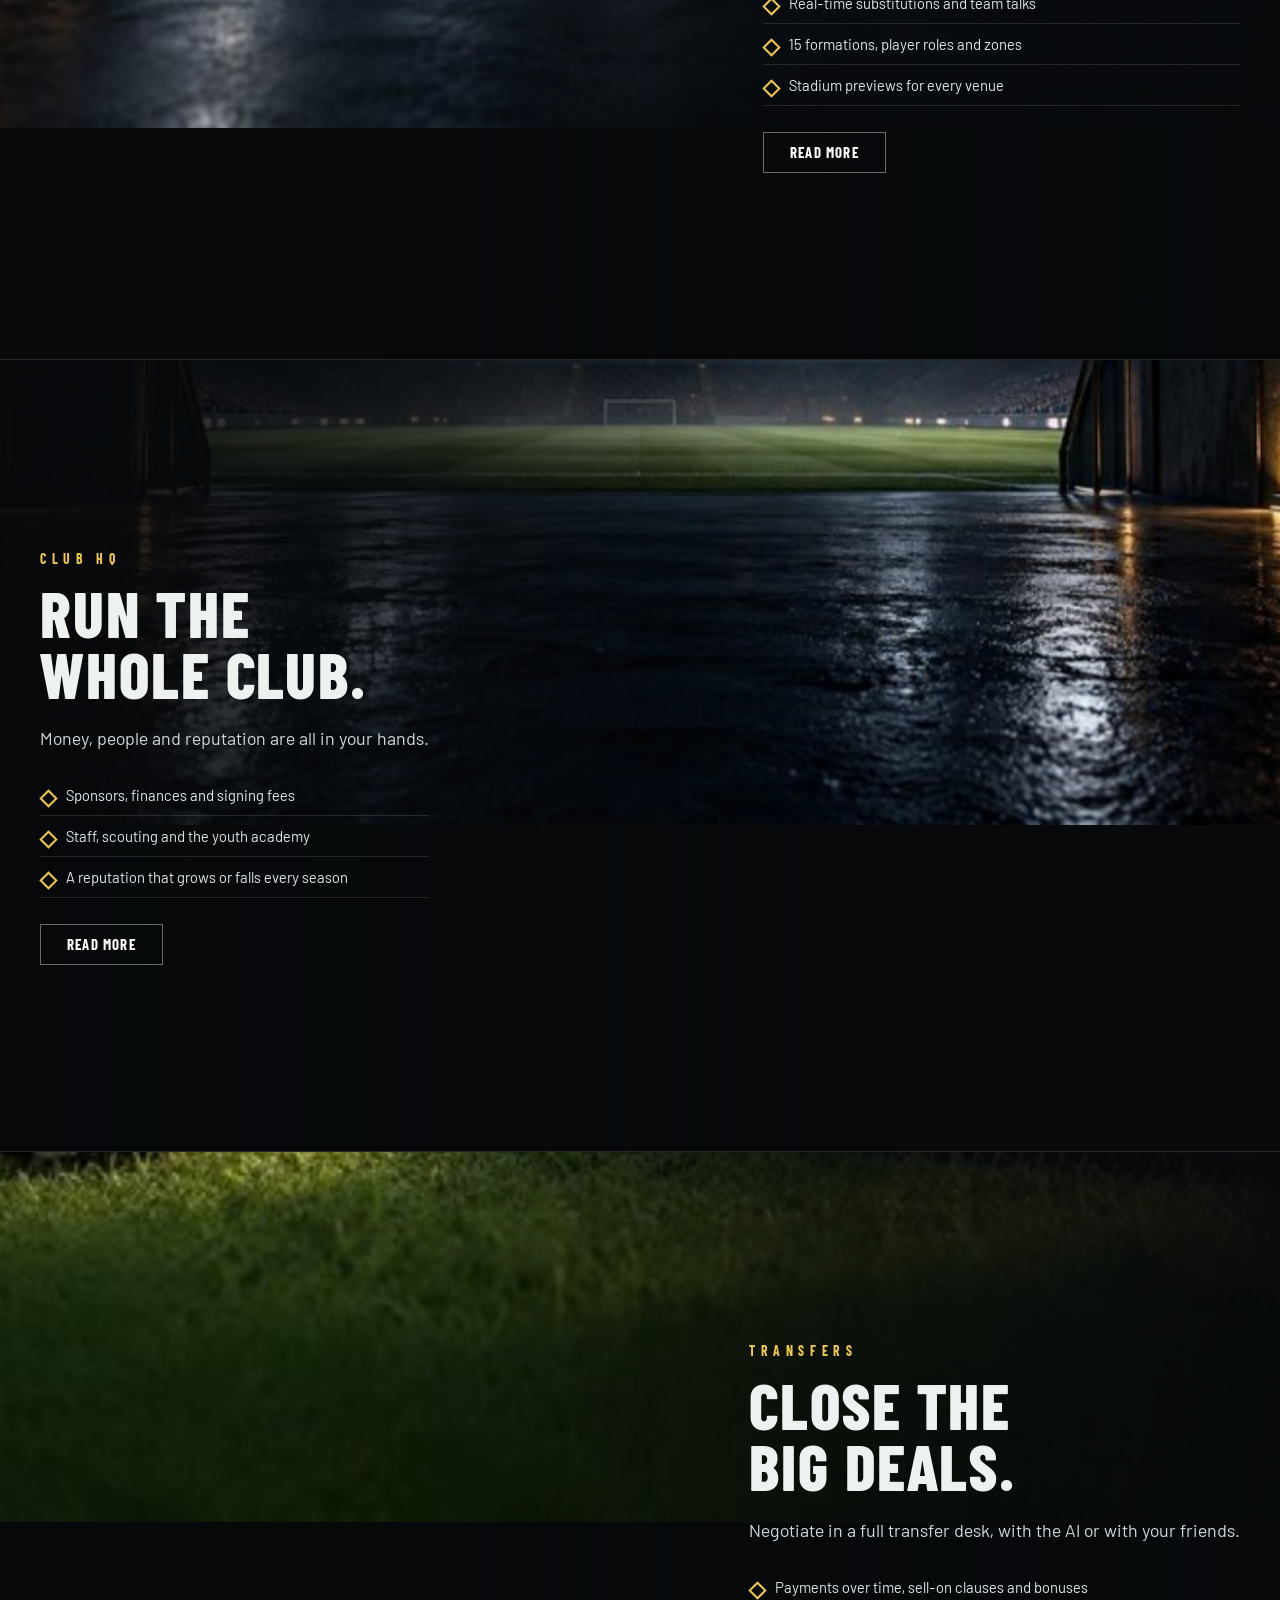
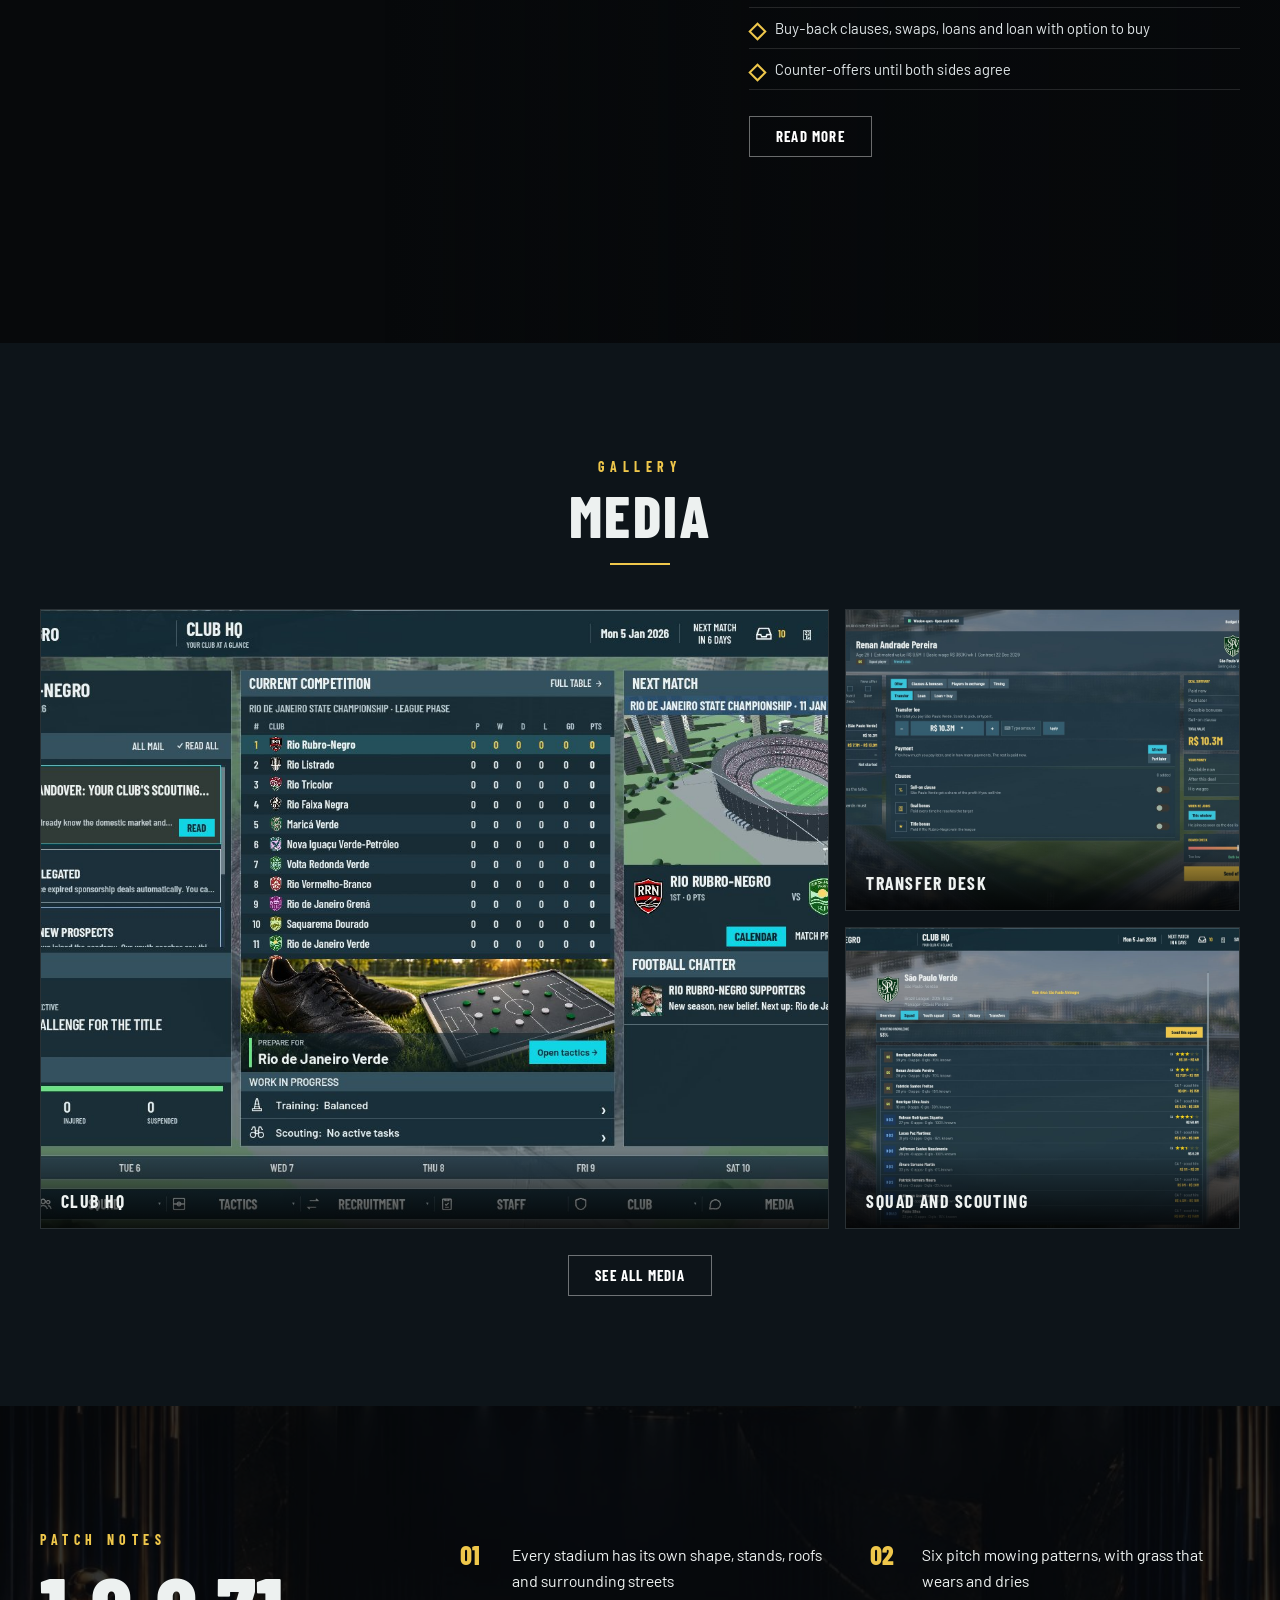
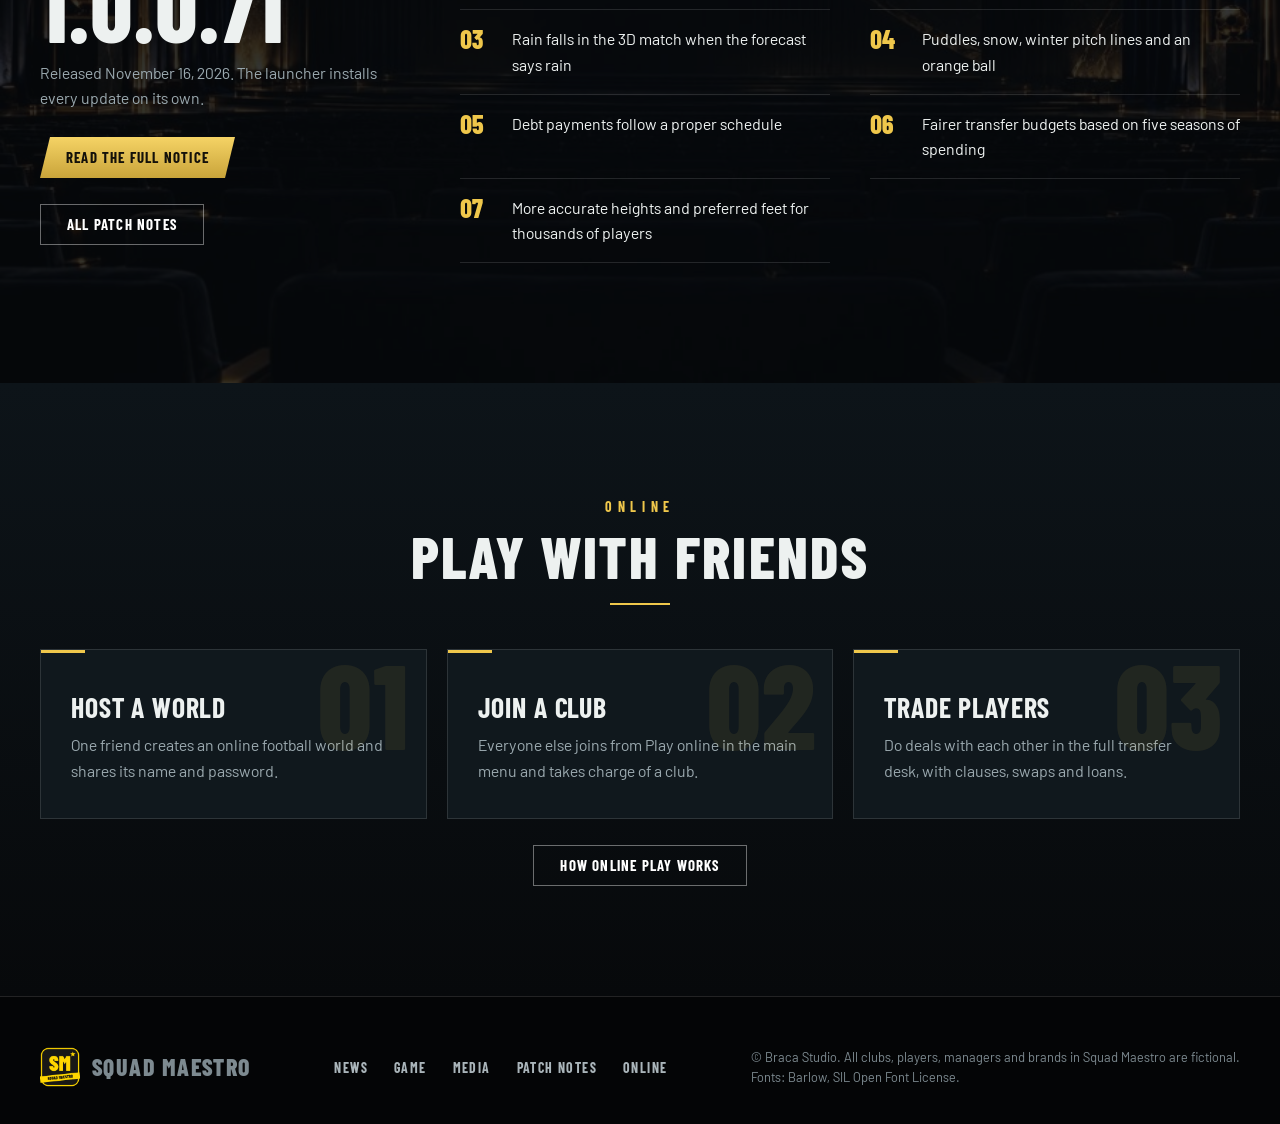
==== commit 160355d3: "Add 1.0.0.71 patch notes Co-Authored-By: Devin AI <158243242+devin-ai-integration[bot]@users.noreply" ====
--- a/index.html
+++ b/index.html
@@ -6,13 +6,13 @@
 <title>Squad Maestro: Your club. Your decisions.</title>
 <meta name="description" content="Squad Maestro is a football management game by Braca Studio. Pick a club, build your squad, set your tactics and watch every match live in 3D.">
 <link rel="icon" href="assets/icon.png">
-<link rel="stylesheet" href="assets/site.css">
+<link rel="stylesheet" href="assets/site.css?v=4">
 </head>
 <body>
 <header class="top" id="top">
   <a class="logo" href="#"><img src="assets/icon.png" alt=""><b>SQUAD MAESTRO</b></a>
   <nav class="menu"><a href="news.html">News</a><a href="game.html">Game</a><a href="media.html">Media</a><a href="patch-notes.html">Patch notes</a><a href="game.html?id=online">Online</a></nav>
-  <a class="cta" href="patch-notes.html?v=1.0.0.70">What's new</a>
+  <a class="cta" href="patch-notes.html?v=1.0.0.71">What's new</a>
 </header>
 
 <section class="hero" id="hero">
@@ -28,7 +28,7 @@
     <div class="btns"><a class="cta" href="game.html">Discover the game</a><a class="ghost" href="media.html">Watch screenshots</a></div>
   </div>
   <div class="tabs">
-    <div class="tab on"><span class="p"></span><small>Season 2026</small><b>Version 1.0.0.70 is out</b></div>
+    <div class="tab on"><span class="p"></span><small>Season 2026</small><b>Version 1.0.0.71 is out</b></div>
     <div class="tab"><span class="p"></span><small>Matchday</small><b>Every match live in 3D</b></div>
     <div class="tab"><span class="p"></span><small>689 clubs</small><b>Choose your club</b></div>
     <div class="tab"><span class="p"></span><small>Online</small><b>Play with your friends</b></div>
@@ -40,7 +40,7 @@
   <div class="sh reveal"><small>Latest</small><h2>News</h2><div class="dv"></div></div>
   <div class="ntabs"><button class="on" data-f="all">All</button><button data-f="update">Updates</button><button data-f="feature">Features</button><button data-f="notice">Notices</button></div>
   <div class="cards">
-    <a class="card reveal" data-k="update" href="patch-notes.html?v=1.0.0.70"><div class="im" style="background-image:url(assets/clubs.jpg)"></div><div class="bd"><div class="tg">Update</div><h3>Version 1.0.0.70 is here</h3><p>A new club carousel, original crests and kits for all 689 clubs, and much more.</p><div class="dt">Season 2026</div></div></a>
+    <a class="card reveal" data-k="update" href="patch-notes.html?v=1.0.0.71"><div class="im" style="background-image:url(assets/stadium.jpg)"></div><div class="bd"><div class="tg">Update</div><h3>Version 1.0.0.71 is here</h3><p>Its own shape for every stadium, rain and snow in 3D, new pitch patterns and fairer budgets.</p><div class="dt">Season 2026</div></div></a>
     <a class="card reveal" data-k="feature" href="news.html?id=sponsors"><div class="im" style="background-image:url(assets/shot_hq.jpg)"></div><div class="bd"><div class="tg">Feature</div><h3>200 sponsor brands</h3><p>Sign partners on the new partnership wall and see them on your shirts.</p><div class="dt">Season 2026</div></div></a>
     <a class="card reveal" data-k="feature" href="news.html?id=stadiums"><div class="im" style="background-image:url(assets/matchday.jpg)"></div><div class="bd"><div class="tg">Feature</div><h3>A preview of every stadium</h3><p>See each venue before you play there.</p><div class="dt">Season 2026</div></div></a>
     <a class="card reveal" data-k="notice" href="news.html?id=online"><div class="im" style="background-image:url(assets/online.jpg)"></div><div class="bd"><div class="tg">Notice</div><h3>Playing online</h3><p>The first connection of the day can take up to a minute while the server wakes up.</p><div class="dt">Season 2026</div></div></a>
@@ -73,16 +73,15 @@
 </div></section>
 
 <section class="patch" id="patch"><div class="bgi"></div><div class="wrap">
-  <div class="v reveal"><small>PATCH NOTES</small><b>1.0.0.70</b><p>Released November 16, 2026. The launcher installs every update on its own.</p><a class="cta more" href="patch-notes.html?v=1.0.0.70">Read the full notice</a><br><a class="ghost more" href="patch-notes.html">All patch notes</a></div>
-  <ol class="reveal" onclick="location='patch-notes.html?v=1.0.0.70'" style="cursor:pointer">
-    <li>Choose your club from a three-card carousel with country, division and search filters</li>
-    <li>Every one of the 689 clubs has its own original crest and home and away kits</li>
-    <li>200 fictional sponsor brands, shown on 2D and 3D shirts</li>
-    <li>Partnership wall with signed partners, offers and contract details</li>
-    <li>Sponsorship budgets, signing fees, match payments and yearly caps</li>
-    <li>Promotion and relegation income forecasts</li>
-    <li>Lasting club reputation, with end-of-season news</li>
-    <li>A stadium preview for each venue</li>
+  <div class="v reveal"><small>PATCH NOTES</small><b>1.0.0.71</b><p>Released November 16, 2026. The launcher installs every update on its own.</p><a class="cta more" href="patch-notes.html?v=1.0.0.71">Read the full notice</a><br><a class="ghost more" href="patch-notes.html">All patch notes</a></div>
+  <ol class="reveal" onclick="location='patch-notes.html?v=1.0.0.71'" style="cursor:pointer">
+    <li>Every stadium has its own shape, stands, roofs and surrounding streets</li>
+    <li>Six pitch mowing patterns, with grass that wears and dries</li>
+    <li>Rain falls in the 3D match when the forecast says rain</li>
+    <li>Puddles, snow, winter pitch lines and an orange ball</li>
+    <li>Debt payments follow a proper schedule</li>
+    <li>Fairer transfer budgets based on five seasons of spending</li>
+    <li>More accurate heights and preferred feet for thousands of players</li>
   </ol>
 </div></section>
 
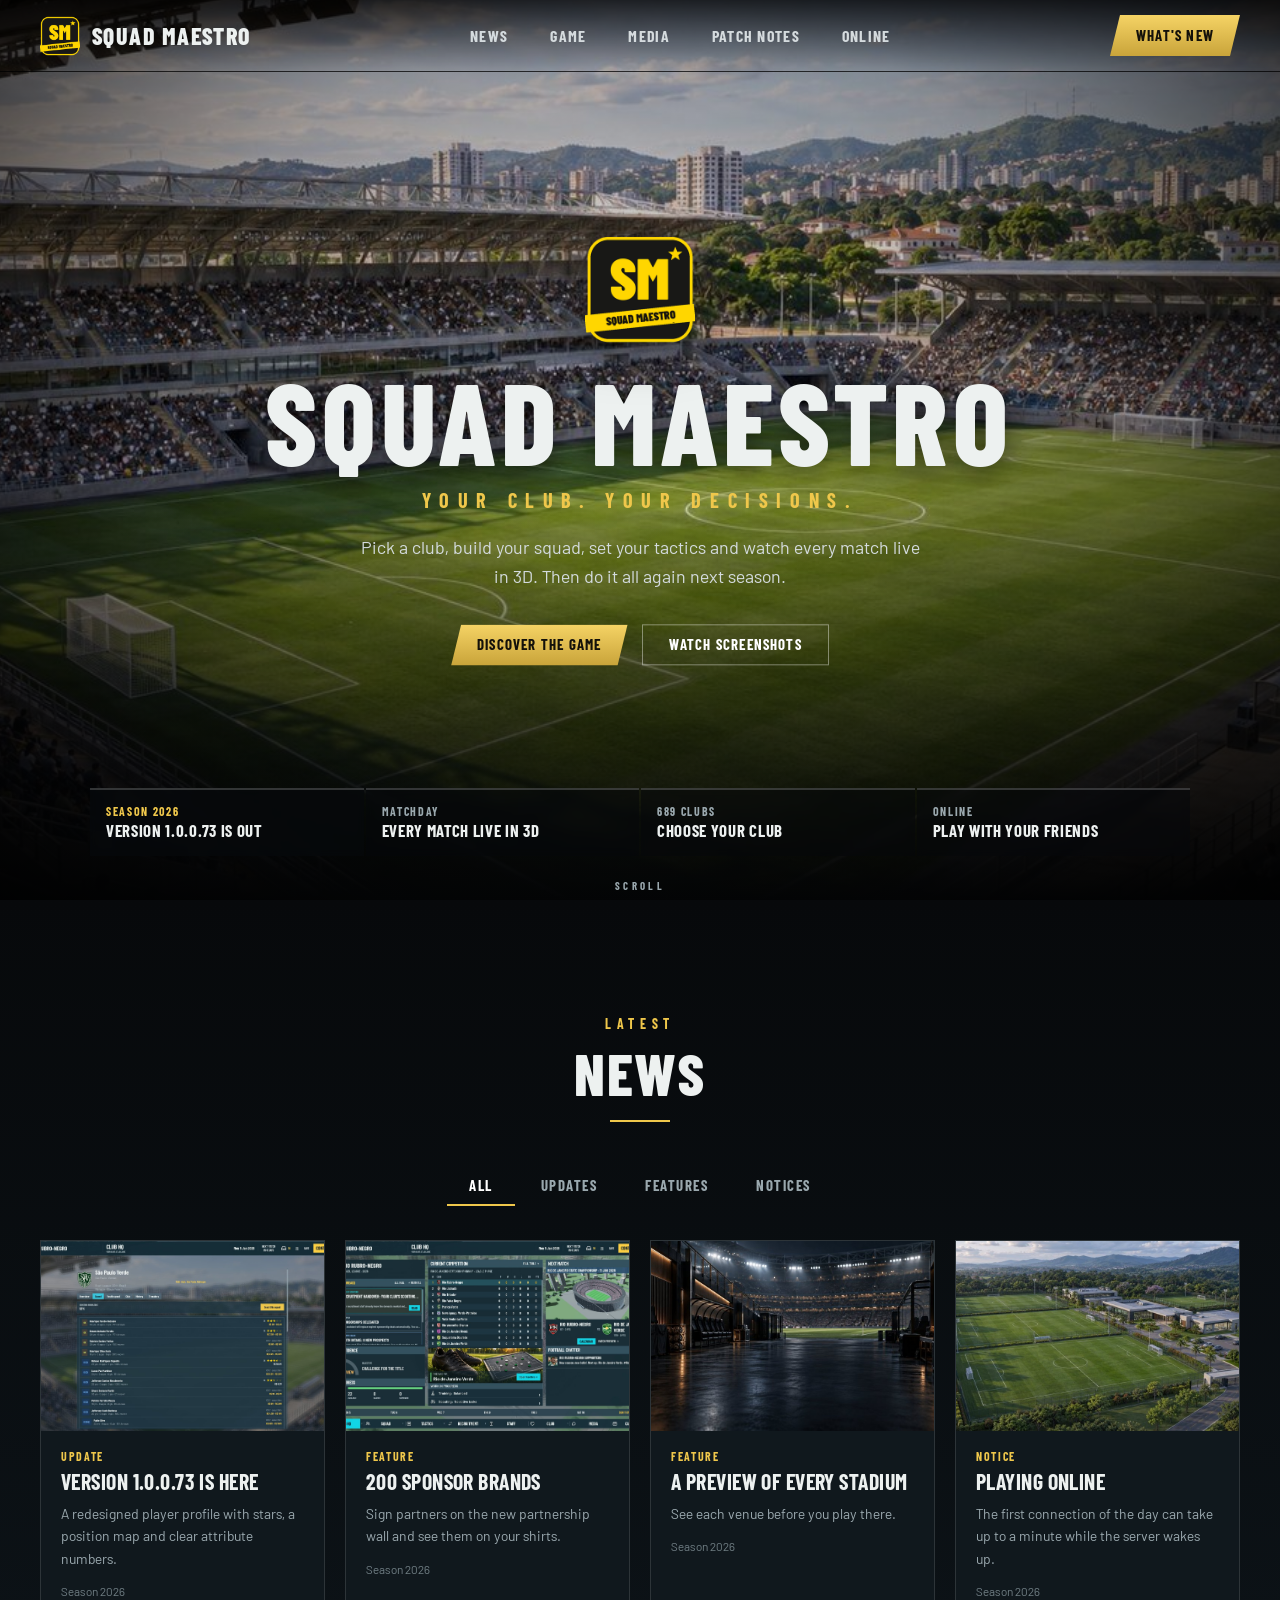
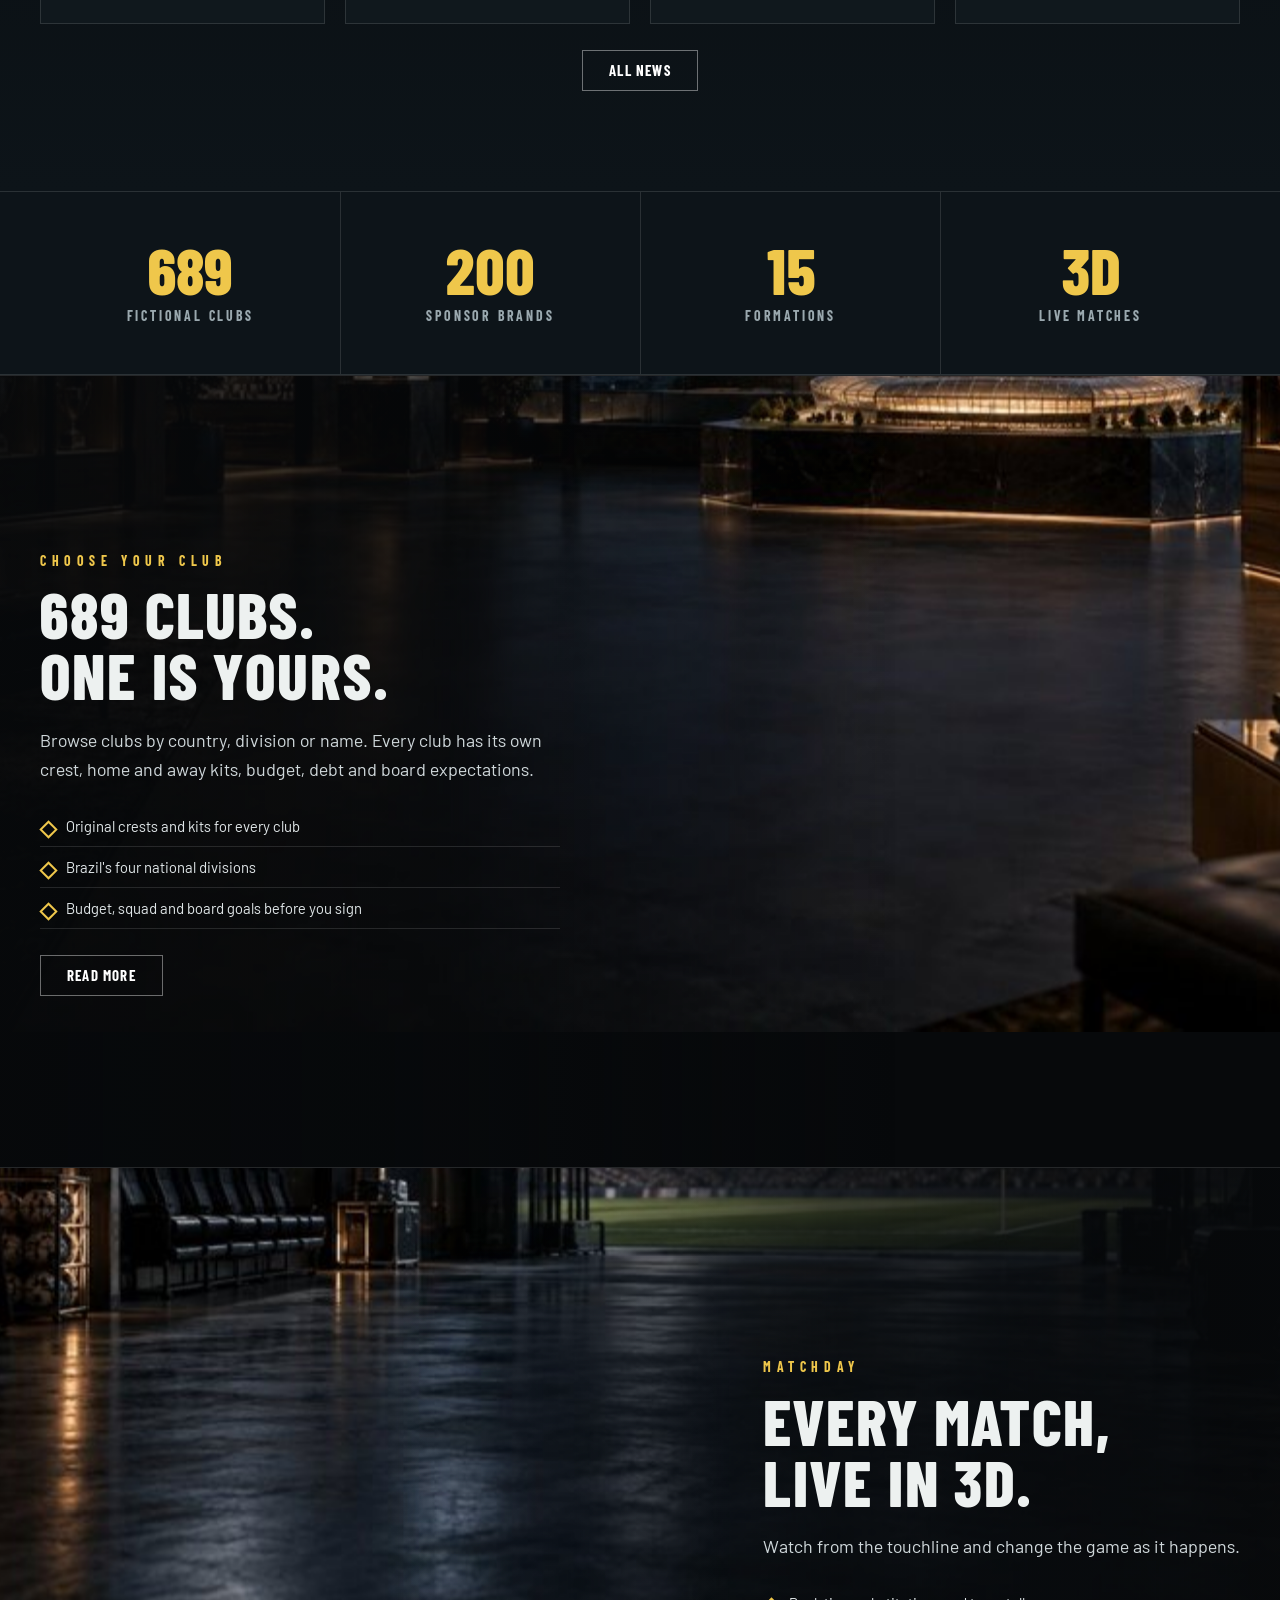
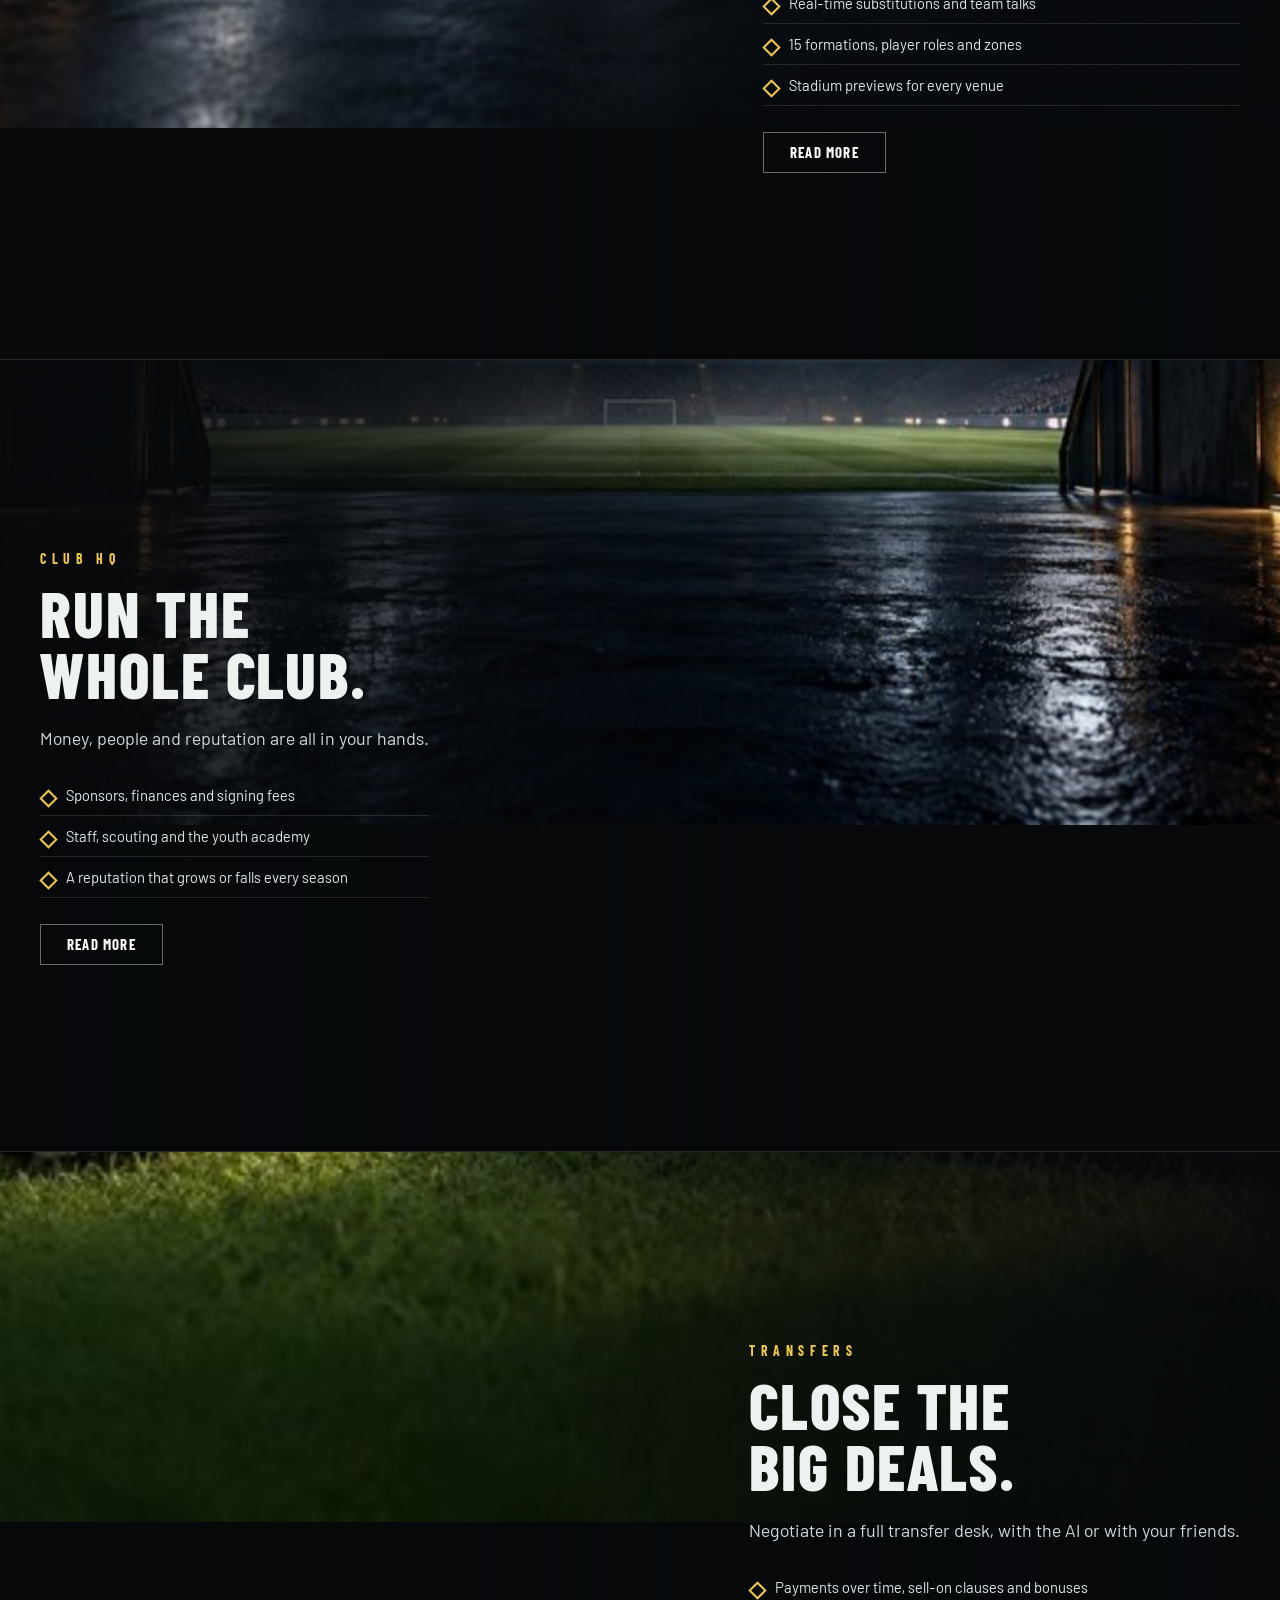
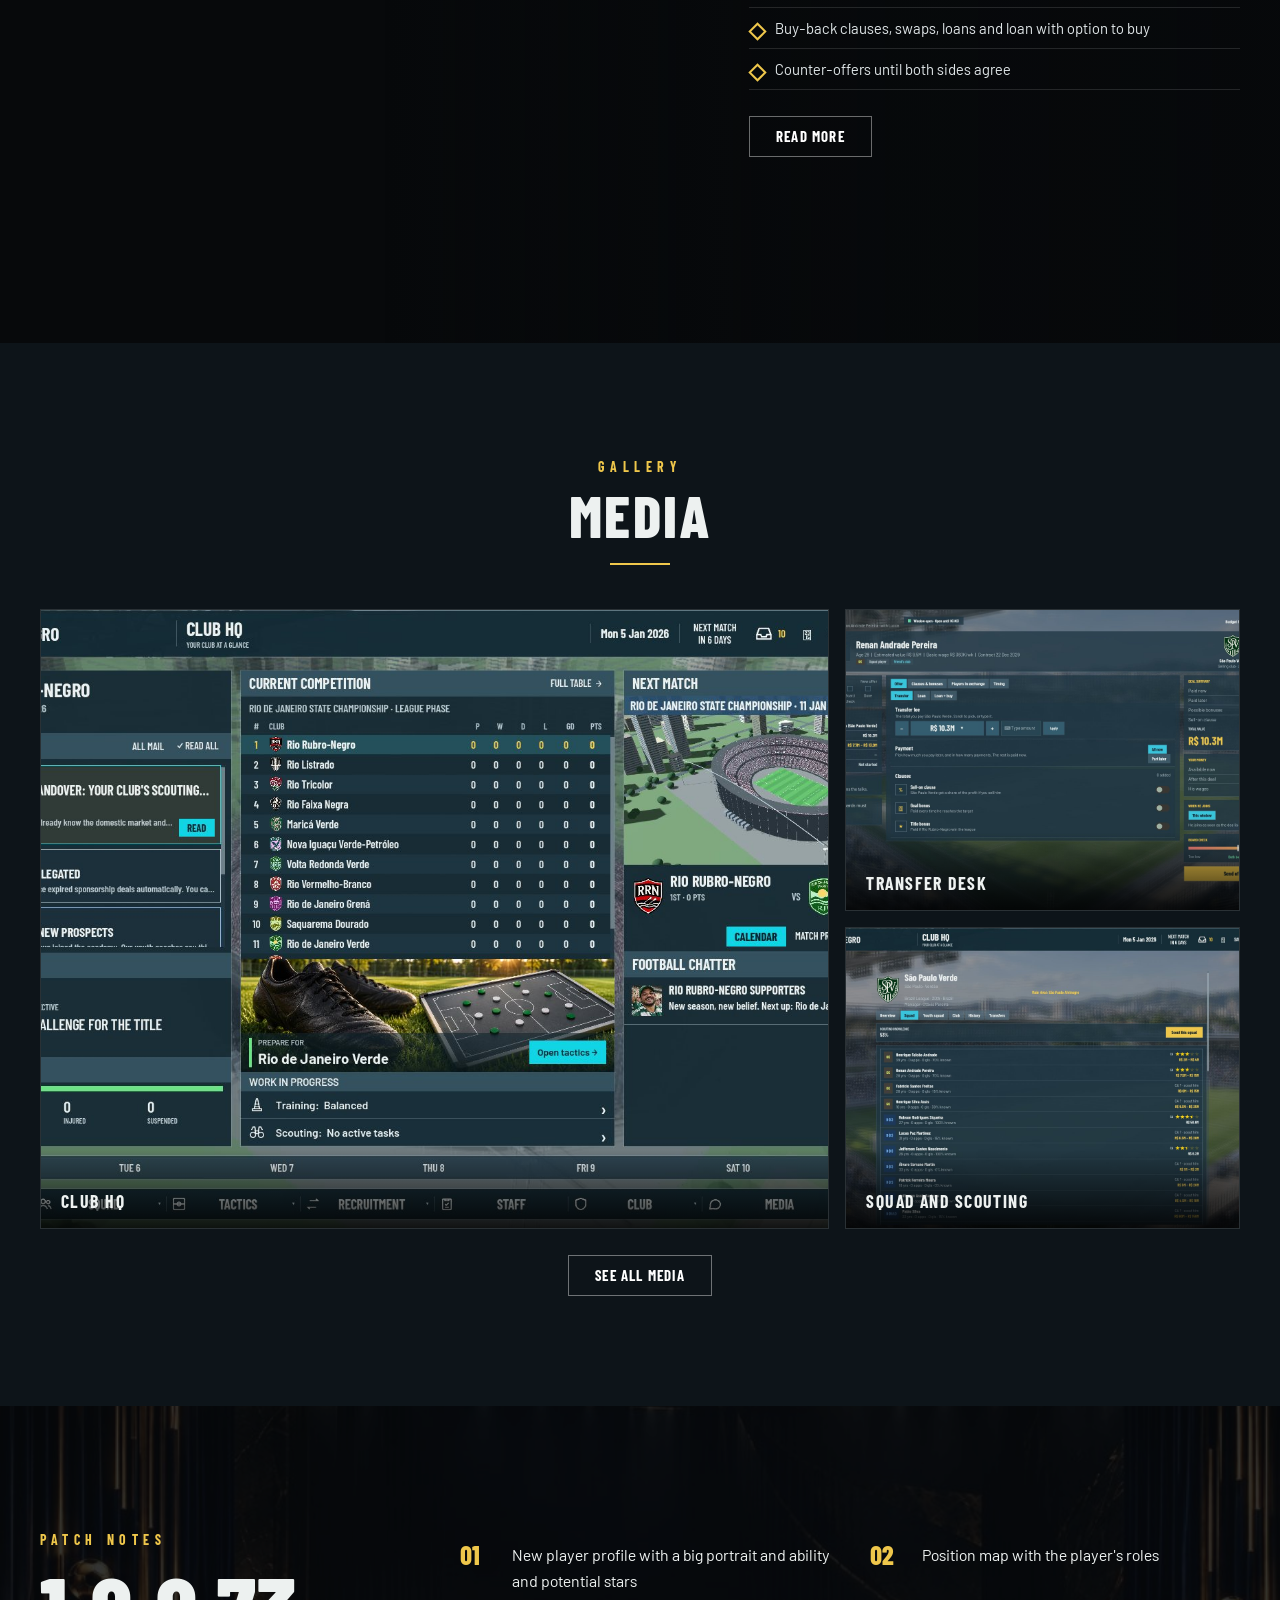
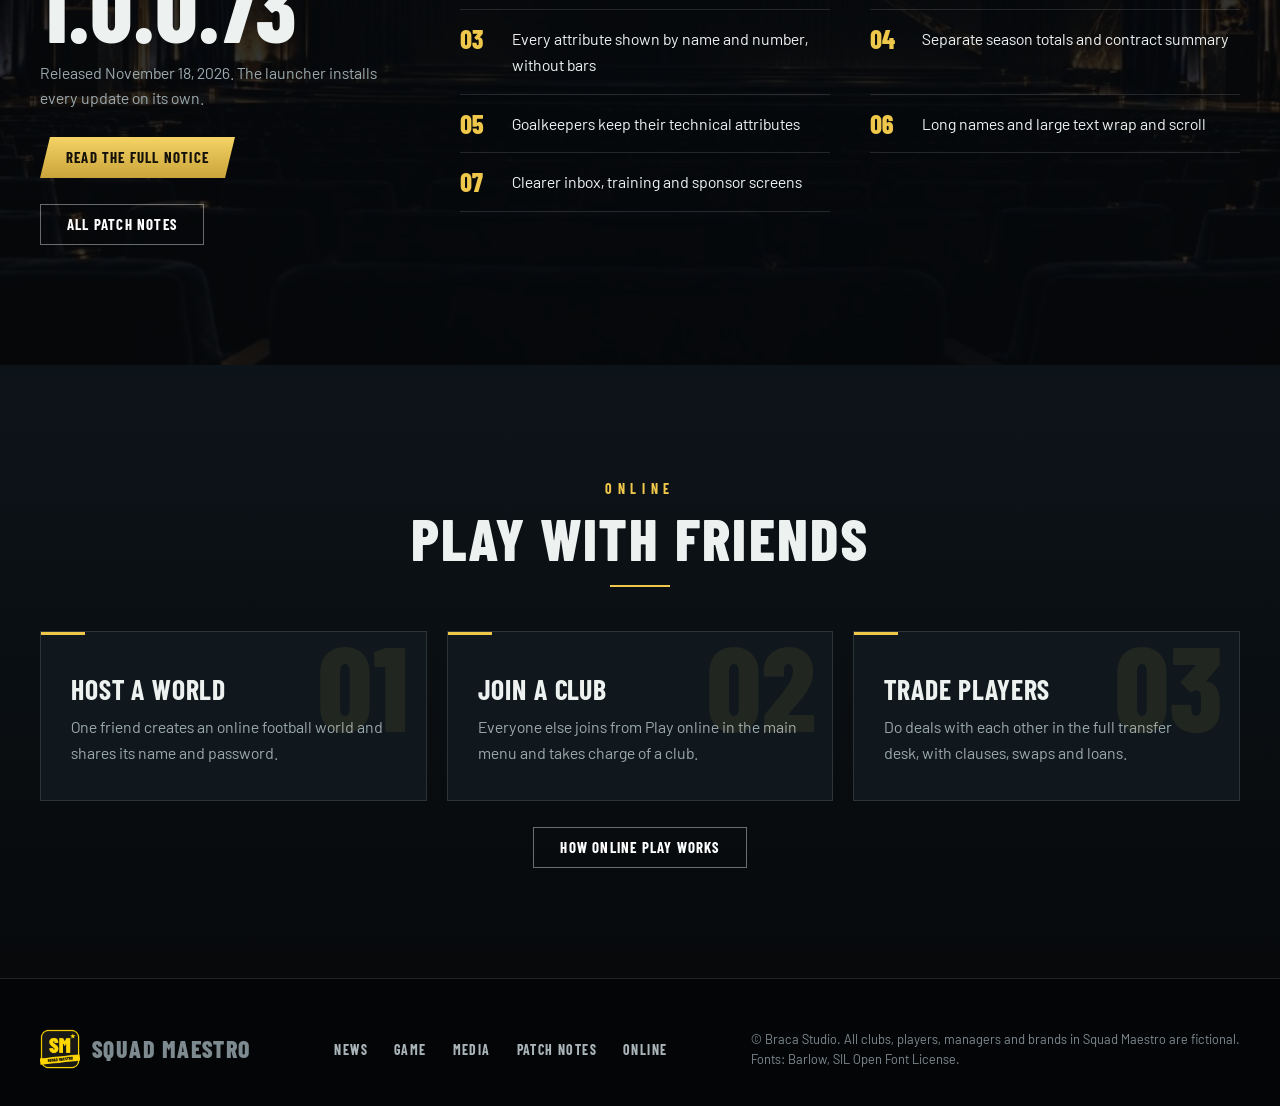
==== commit 381dc6da: "Add 1.0.0.73 patch notes Co-Authored-By: Devin AI <158243242+devin-ai-integration[bot]@users.noreply" ====
--- a/index.html
+++ b/index.html
@@ -6,13 +6,13 @@
 <title>Squad Maestro: Your club. Your decisions.</title>
 <meta name="description" content="Squad Maestro is a football management game by Braca Studio. Pick a club, build your squad, set your tactics and watch every match live in 3D.">
 <link rel="icon" href="assets/icon.png">
-<link rel="stylesheet" href="assets/site.css?v=4">
+<link rel="stylesheet" href="assets/site.css?v=5">
 </head>
 <body>
 <header class="top" id="top">
   <a class="logo" href="#"><img src="assets/icon.png" alt=""><b>SQUAD MAESTRO</b></a>
   <nav class="menu"><a href="news.html">News</a><a href="game.html">Game</a><a href="media.html">Media</a><a href="patch-notes.html">Patch notes</a><a href="game.html?id=online">Online</a></nav>
-  <a class="cta" href="patch-notes.html?v=1.0.0.71">What's new</a>
+  <a class="cta" href="patch-notes.html?v=1.0.0.73">What's new</a>
 </header>
 
 <section class="hero" id="hero">
@@ -28,7 +28,7 @@
     <div class="btns"><a class="cta" href="game.html">Discover the game</a><a class="ghost" href="media.html">Watch screenshots</a></div>
   </div>
   <div class="tabs">
-    <div class="tab on"><span class="p"></span><small>Season 2026</small><b>Version 1.0.0.71 is out</b></div>
+    <div class="tab on"><span class="p"></span><small>Season 2026</small><b>Version 1.0.0.73 is out</b></div>
     <div class="tab"><span class="p"></span><small>Matchday</small><b>Every match live in 3D</b></div>
     <div class="tab"><span class="p"></span><small>689 clubs</small><b>Choose your club</b></div>
     <div class="tab"><span class="p"></span><small>Online</small><b>Play with your friends</b></div>
@@ -40,7 +40,7 @@
   <div class="sh reveal"><small>Latest</small><h2>News</h2><div class="dv"></div></div>
   <div class="ntabs"><button class="on" data-f="all">All</button><button data-f="update">Updates</button><button data-f="feature">Features</button><button data-f="notice">Notices</button></div>
   <div class="cards">
-    <a class="card reveal" data-k="update" href="patch-notes.html?v=1.0.0.71"><div class="im" style="background-image:url(assets/stadium.jpg)"></div><div class="bd"><div class="tg">Update</div><h3>Version 1.0.0.71 is here</h3><p>Its own shape for every stadium, rain and snow in 3D, new pitch patterns and fairer budgets.</p><div class="dt">Season 2026</div></div></a>
+    <a class="card reveal" data-k="update" href="patch-notes.html?v=1.0.0.73"><div class="im" style="background-image:url(assets/shot_squad.jpg)"></div><div class="bd"><div class="tg">Update</div><h3>Version 1.0.0.73 is here</h3><p>A redesigned player profile with stars, a position map and clear attribute numbers.</p><div class="dt">Season 2026</div></div></a>
     <a class="card reveal" data-k="feature" href="news.html?id=sponsors"><div class="im" style="background-image:url(assets/shot_hq.jpg)"></div><div class="bd"><div class="tg">Feature</div><h3>200 sponsor brands</h3><p>Sign partners on the new partnership wall and see them on your shirts.</p><div class="dt">Season 2026</div></div></a>
     <a class="card reveal" data-k="feature" href="news.html?id=stadiums"><div class="im" style="background-image:url(assets/matchday.jpg)"></div><div class="bd"><div class="tg">Feature</div><h3>A preview of every stadium</h3><p>See each venue before you play there.</p><div class="dt">Season 2026</div></div></a>
     <a class="card reveal" data-k="notice" href="news.html?id=online"><div class="im" style="background-image:url(assets/online.jpg)"></div><div class="bd"><div class="tg">Notice</div><h3>Playing online</h3><p>The first connection of the day can take up to a minute while the server wakes up.</p><div class="dt">Season 2026</div></div></a>
@@ -73,15 +73,15 @@
 </div></section>
 
 <section class="patch" id="patch"><div class="bgi"></div><div class="wrap">
-  <div class="v reveal"><small>PATCH NOTES</small><b>1.0.0.71</b><p>Released November 16, 2026. The launcher installs every update on its own.</p><a class="cta more" href="patch-notes.html?v=1.0.0.71">Read the full notice</a><br><a class="ghost more" href="patch-notes.html">All patch notes</a></div>
-  <ol class="reveal" onclick="location='patch-notes.html?v=1.0.0.71'" style="cursor:pointer">
-    <li>Every stadium has its own shape, stands, roofs and surrounding streets</li>
-    <li>Six pitch mowing patterns, with grass that wears and dries</li>
-    <li>Rain falls in the 3D match when the forecast says rain</li>
-    <li>Puddles, snow, winter pitch lines and an orange ball</li>
-    <li>Debt payments follow a proper schedule</li>
-    <li>Fairer transfer budgets based on five seasons of spending</li>
-    <li>More accurate heights and preferred feet for thousands of players</li>
+  <div class="v reveal"><small>PATCH NOTES</small><b>1.0.0.73</b><p>Released November 18, 2026. The launcher installs every update on its own.</p><a class="cta more" href="patch-notes.html?v=1.0.0.73">Read the full notice</a><br><a class="ghost more" href="patch-notes.html">All patch notes</a></div>
+  <ol class="reveal" onclick="location='patch-notes.html?v=1.0.0.73'" style="cursor:pointer">
+    <li>New player profile with a big portrait and ability and potential stars</li>
+    <li>Position map with the player's roles</li>
+    <li>Every attribute shown by name and number, without bars</li>
+    <li>Separate season totals and contract summary</li>
+    <li>Goalkeepers keep their technical attributes</li>
+    <li>Long names and large text wrap and scroll</li>
+    <li>Clearer inbox, training and sponsor screens</li>
   </ol>
 </div></section>
 
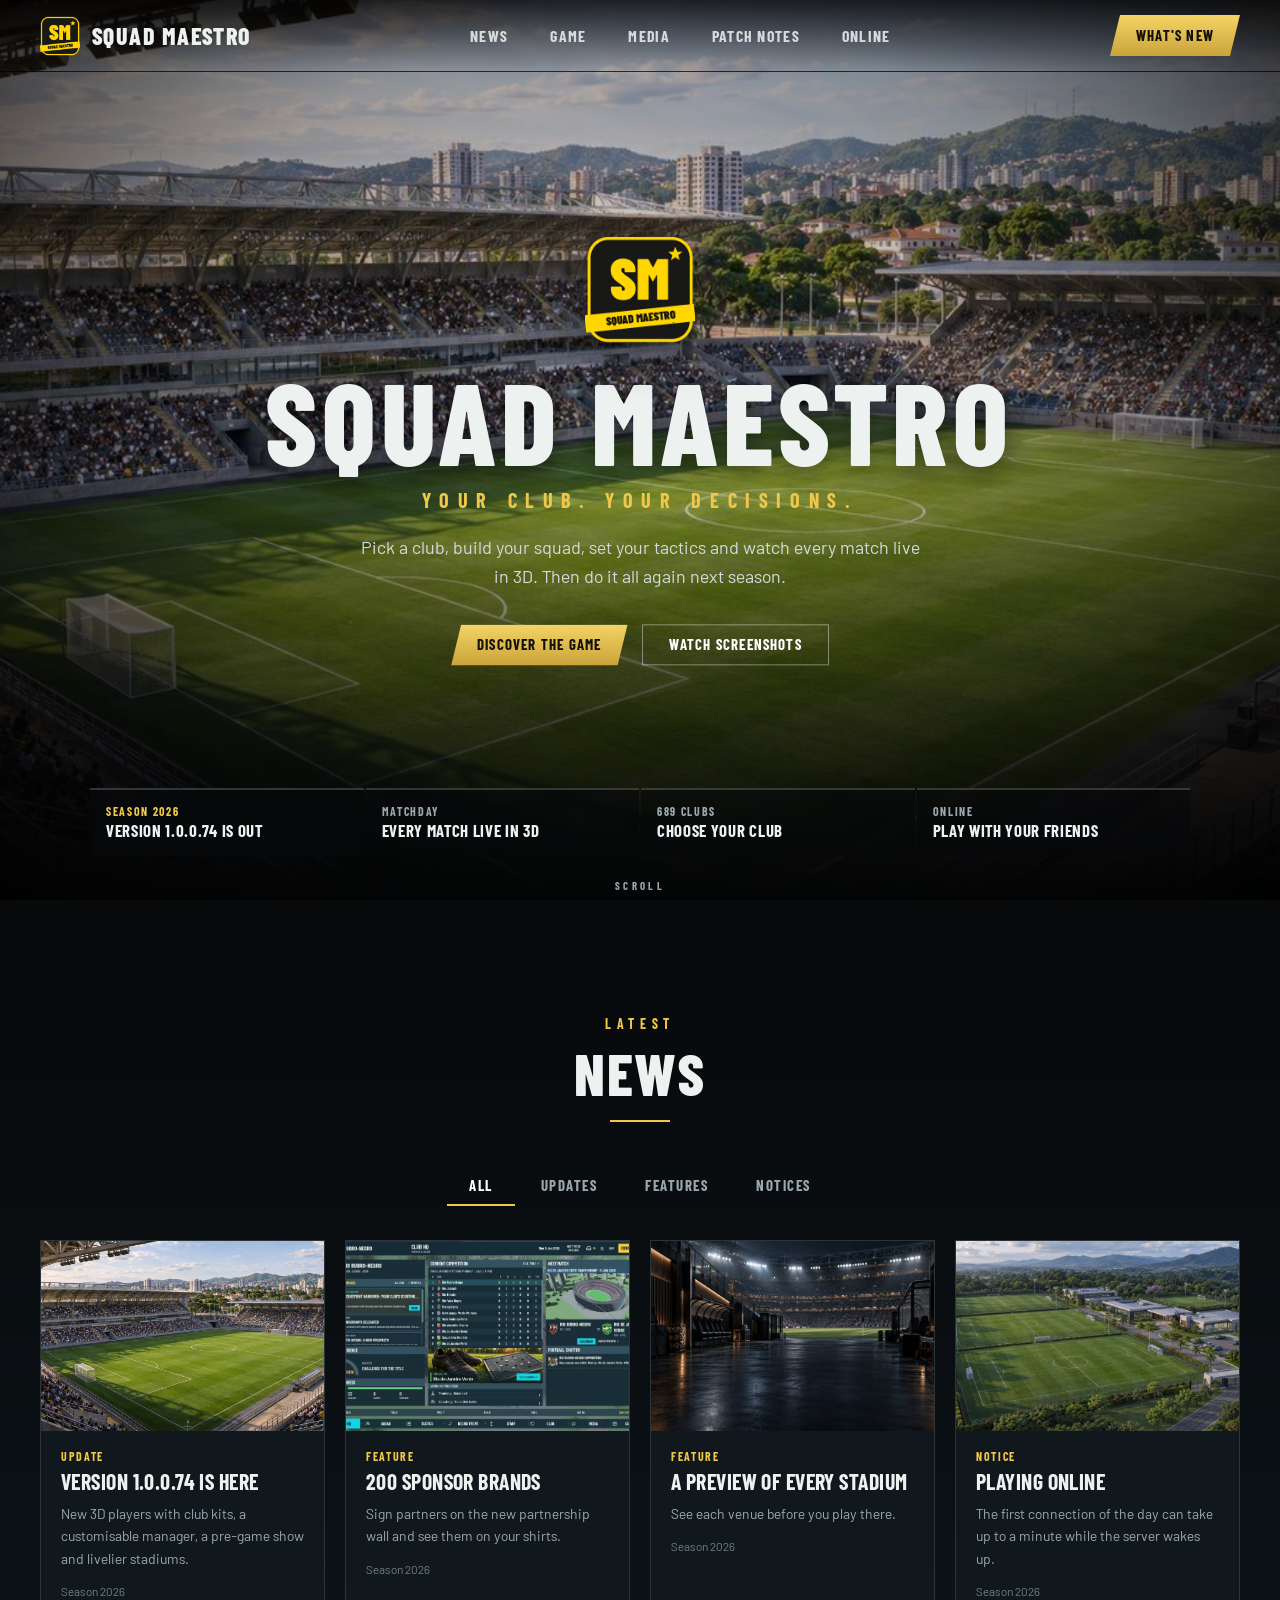
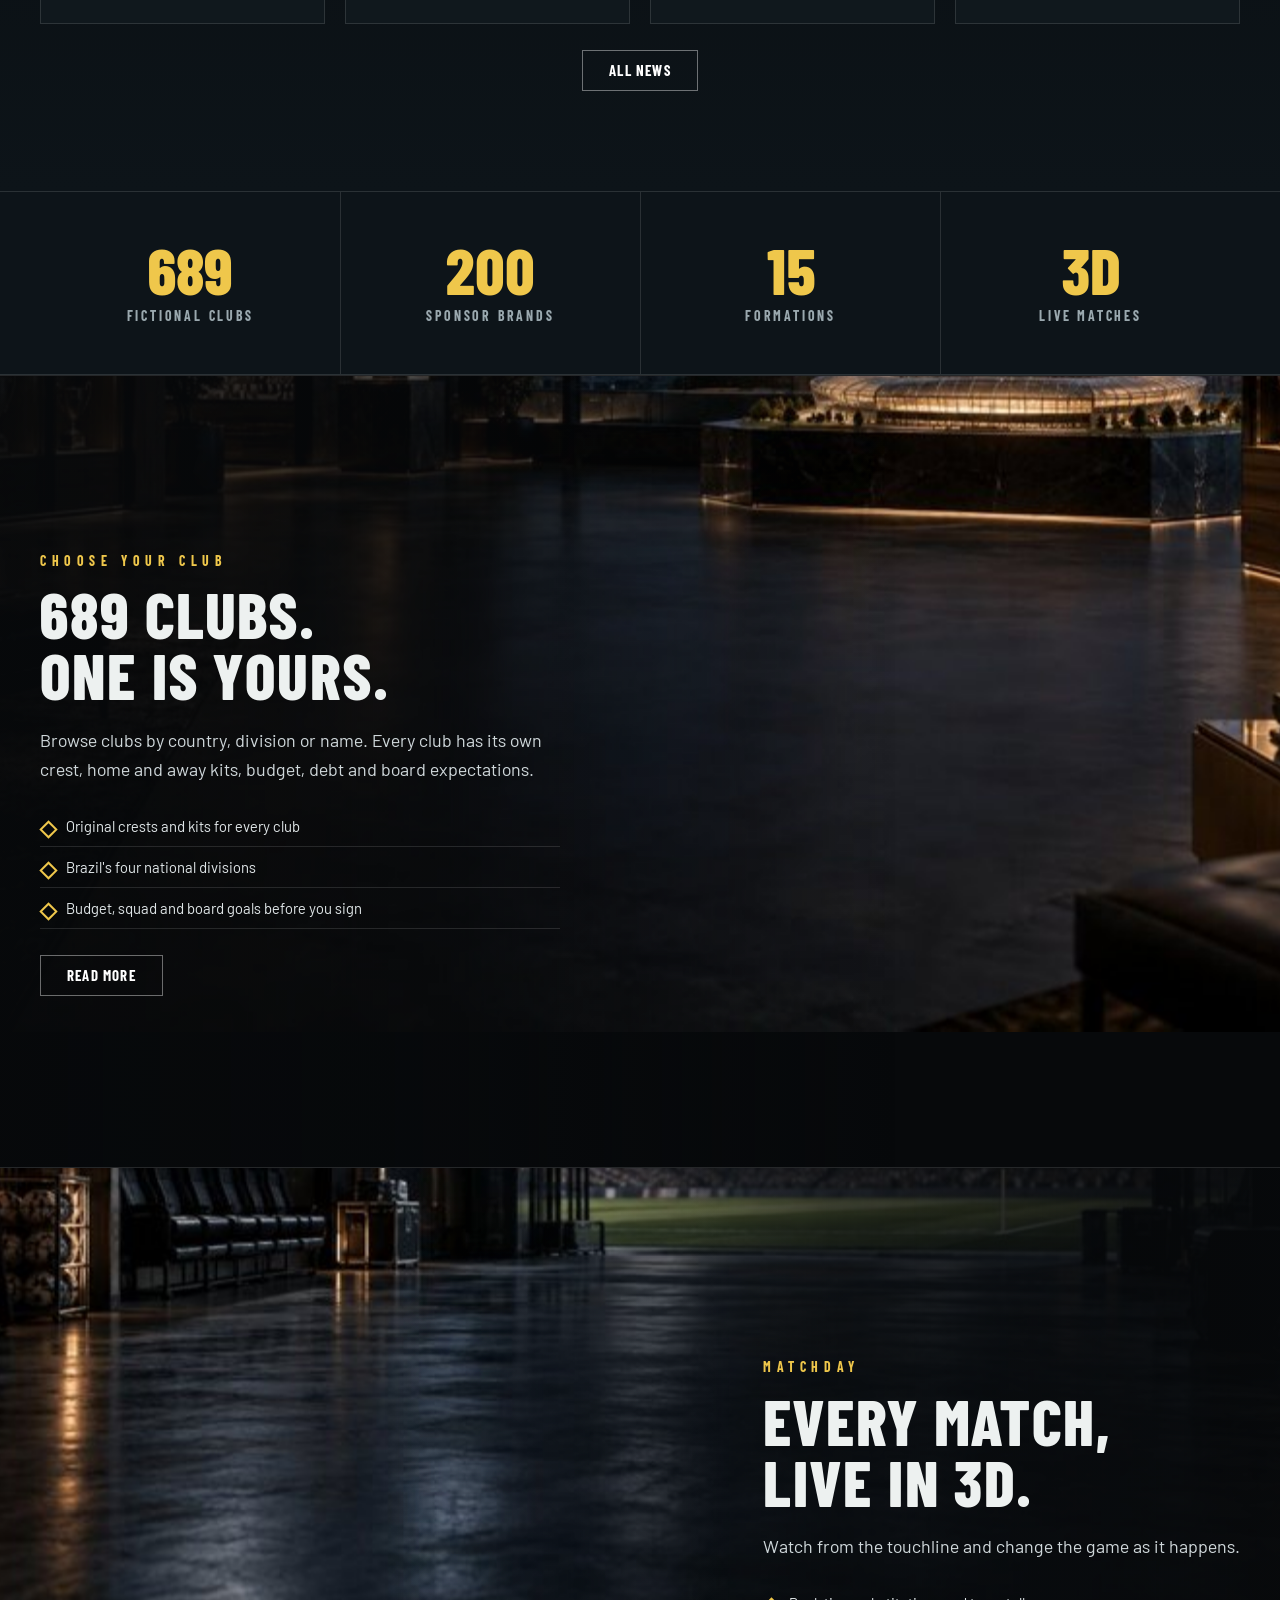
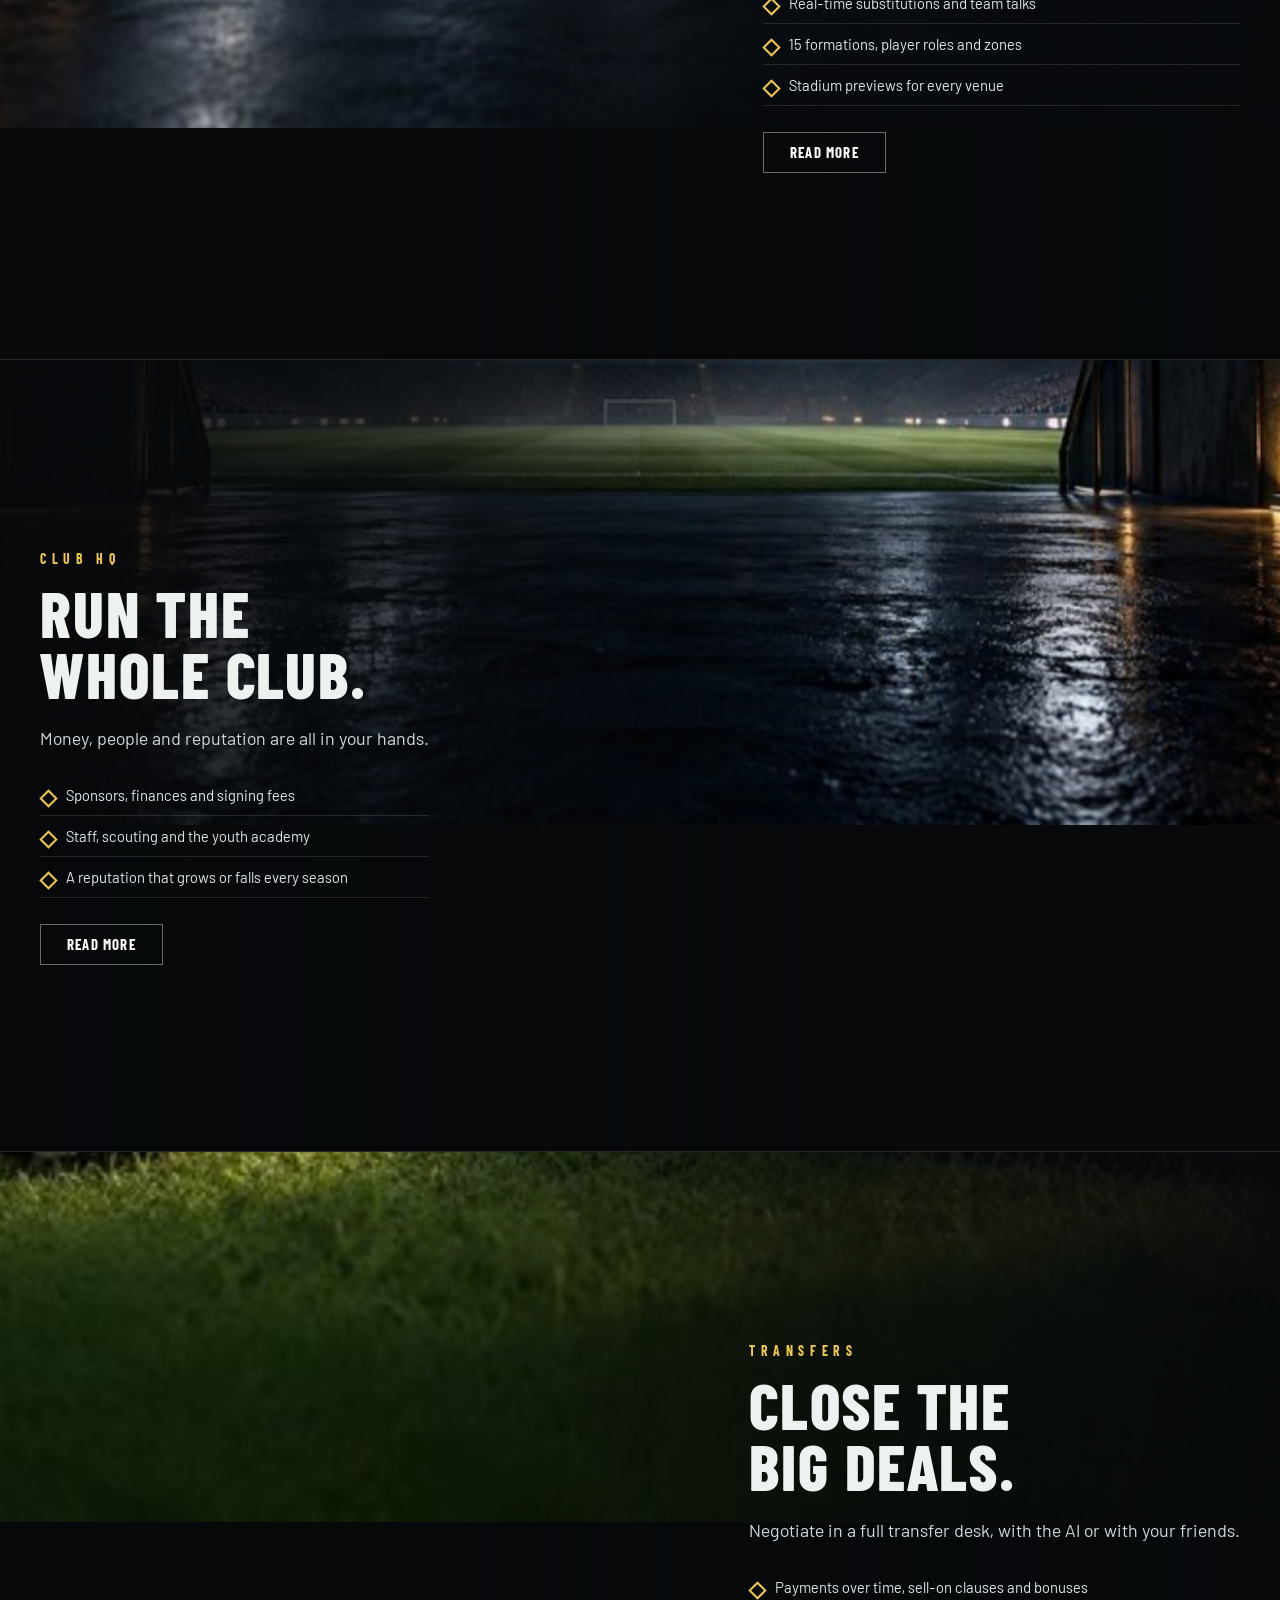
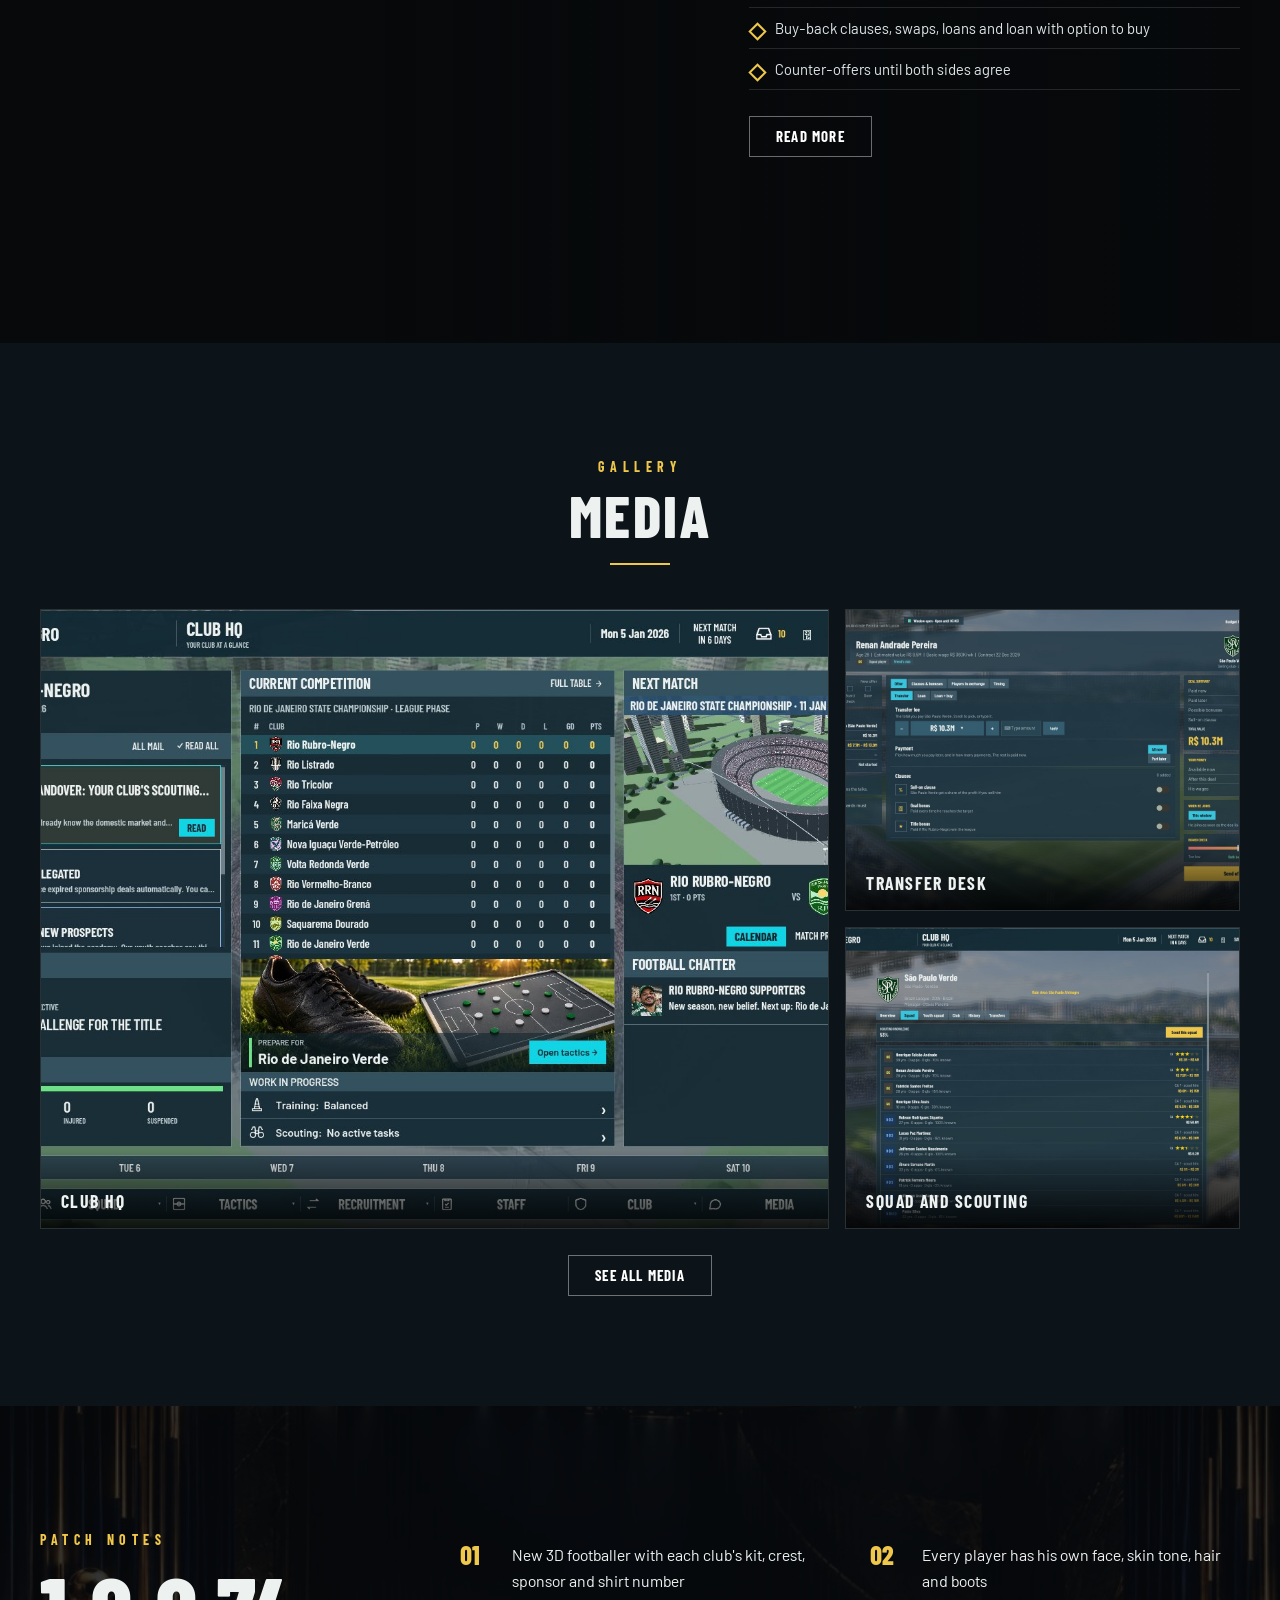
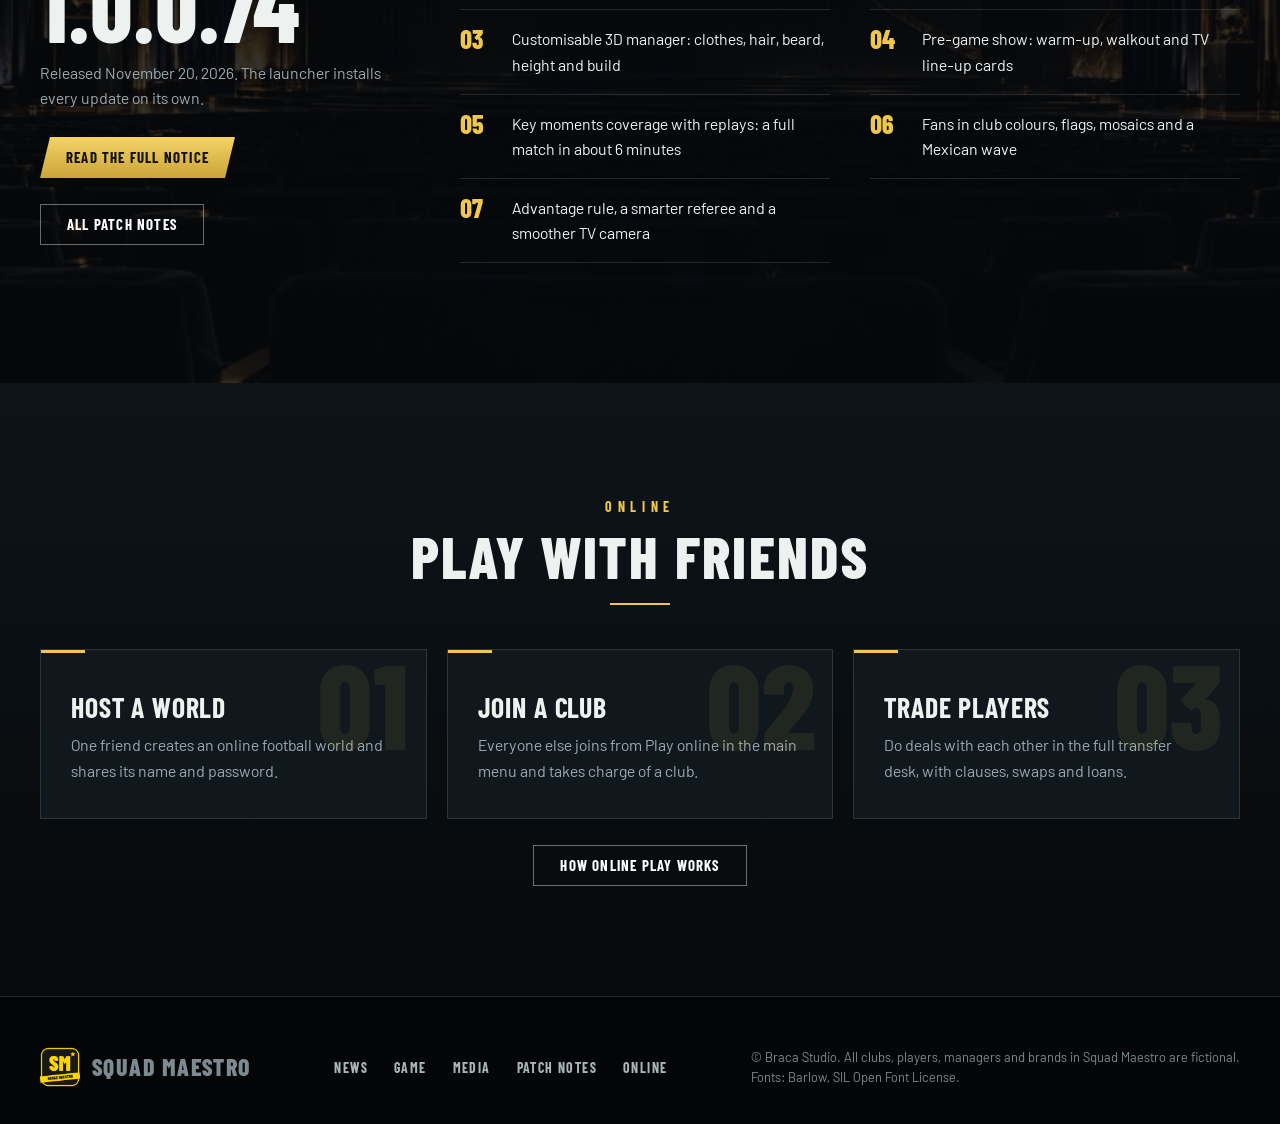
==== commit 6d75d472: "Add 1.0.0.74 patch notes Co-Authored-By: Devin AI <158243242+devin-ai-integration[bot]@users.noreply" ====
--- a/index.html
+++ b/index.html
@@ -6,13 +6,13 @@
 <title>Squad Maestro: Your club. Your decisions.</title>
 <meta name="description" content="Squad Maestro is a football management game by Braca Studio. Pick a club, build your squad, set your tactics and watch every match live in 3D.">
 <link rel="icon" href="assets/icon.png">
-<link rel="stylesheet" href="assets/site.css?v=5">
+<link rel="stylesheet" href="assets/site.css?v=6">
 </head>
 <body>
 <header class="top" id="top">
   <a class="logo" href="#"><img src="assets/icon.png" alt=""><b>SQUAD MAESTRO</b></a>
   <nav class="menu"><a href="news.html">News</a><a href="game.html">Game</a><a href="media.html">Media</a><a href="patch-notes.html">Patch notes</a><a href="game.html?id=online">Online</a></nav>
-  <a class="cta" href="patch-notes.html?v=1.0.0.73">What's new</a>
+  <a class="cta" href="patch-notes.html?v=1.0.0.74">What's new</a>
 </header>
 
 <section class="hero" id="hero">
@@ -28,7 +28,7 @@
     <div class="btns"><a class="cta" href="game.html">Discover the game</a><a class="ghost" href="media.html">Watch screenshots</a></div>
   </div>
   <div class="tabs">
-    <div class="tab on"><span class="p"></span><small>Season 2026</small><b>Version 1.0.0.73 is out</b></div>
+    <div class="tab on"><span class="p"></span><small>Season 2026</small><b>Version 1.0.0.74 is out</b></div>
     <div class="tab"><span class="p"></span><small>Matchday</small><b>Every match live in 3D</b></div>
     <div class="tab"><span class="p"></span><small>689 clubs</small><b>Choose your club</b></div>
     <div class="tab"><span class="p"></span><small>Online</small><b>Play with your friends</b></div>
@@ -40,7 +40,7 @@
   <div class="sh reveal"><small>Latest</small><h2>News</h2><div class="dv"></div></div>
   <div class="ntabs"><button class="on" data-f="all">All</button><button data-f="update">Updates</button><button data-f="feature">Features</button><button data-f="notice">Notices</button></div>
   <div class="cards">
-    <a class="card reveal" data-k="update" href="patch-notes.html?v=1.0.0.73"><div class="im" style="background-image:url(assets/shot_squad.jpg)"></div><div class="bd"><div class="tg">Update</div><h3>Version 1.0.0.73 is here</h3><p>A redesigned player profile with stars, a position map and clear attribute numbers.</p><div class="dt">Season 2026</div></div></a>
+    <a class="card reveal" data-k="update" href="patch-notes.html?v=1.0.0.74"><div class="im" style="background-image:url(assets/stadium.jpg)"></div><div class="bd"><div class="tg">Update</div><h3>Version 1.0.0.74 is here</h3><p>New 3D players with club kits, a customisable manager, a pre-game show and livelier stadiums.</p><div class="dt">Season 2026</div></div></a>
     <a class="card reveal" data-k="feature" href="news.html?id=sponsors"><div class="im" style="background-image:url(assets/shot_hq.jpg)"></div><div class="bd"><div class="tg">Feature</div><h3>200 sponsor brands</h3><p>Sign partners on the new partnership wall and see them on your shirts.</p><div class="dt">Season 2026</div></div></a>
     <a class="card reveal" data-k="feature" href="news.html?id=stadiums"><div class="im" style="background-image:url(assets/matchday.jpg)"></div><div class="bd"><div class="tg">Feature</div><h3>A preview of every stadium</h3><p>See each venue before you play there.</p><div class="dt">Season 2026</div></div></a>
     <a class="card reveal" data-k="notice" href="news.html?id=online"><div class="im" style="background-image:url(assets/online.jpg)"></div><div class="bd"><div class="tg">Notice</div><h3>Playing online</h3><p>The first connection of the day can take up to a minute while the server wakes up.</p><div class="dt">Season 2026</div></div></a>
@@ -73,15 +73,15 @@
 </div></section>
 
 <section class="patch" id="patch"><div class="bgi"></div><div class="wrap">
-  <div class="v reveal"><small>PATCH NOTES</small><b>1.0.0.73</b><p>Released November 18, 2026. The launcher installs every update on its own.</p><a class="cta more" href="patch-notes.html?v=1.0.0.73">Read the full notice</a><br><a class="ghost more" href="patch-notes.html">All patch notes</a></div>
-  <ol class="reveal" onclick="location='patch-notes.html?v=1.0.0.73'" style="cursor:pointer">
-    <li>New player profile with a big portrait and ability and potential stars</li>
-    <li>Position map with the player's roles</li>
-    <li>Every attribute shown by name and number, without bars</li>
-    <li>Separate season totals and contract summary</li>
-    <li>Goalkeepers keep their technical attributes</li>
-    <li>Long names and large text wrap and scroll</li>
-    <li>Clearer inbox, training and sponsor screens</li>
+  <div class="v reveal"><small>PATCH NOTES</small><b>1.0.0.74</b><p>Released November 20, 2026. The launcher installs every update on its own.</p><a class="cta more" href="patch-notes.html?v=1.0.0.74">Read the full notice</a><br><a class="ghost more" href="patch-notes.html">All patch notes</a></div>
+  <ol class="reveal" onclick="location='patch-notes.html?v=1.0.0.74'" style="cursor:pointer">
+    <li>New 3D footballer with each club's kit, crest, sponsor and shirt number</li>
+    <li>Every player has his own face, skin tone, hair and boots</li>
+    <li>Customisable 3D manager: clothes, hair, beard, height and build</li>
+    <li>Pre-game show: warm-up, walkout and TV line-up cards</li>
+    <li>Key moments coverage with replays: a full match in about 6 minutes</li>
+    <li>Fans in club colours, flags, mosaics and a Mexican wave</li>
+    <li>Advantage rule, a smarter referee and a smoother TV camera</li>
   </ol>
 </div></section>
 
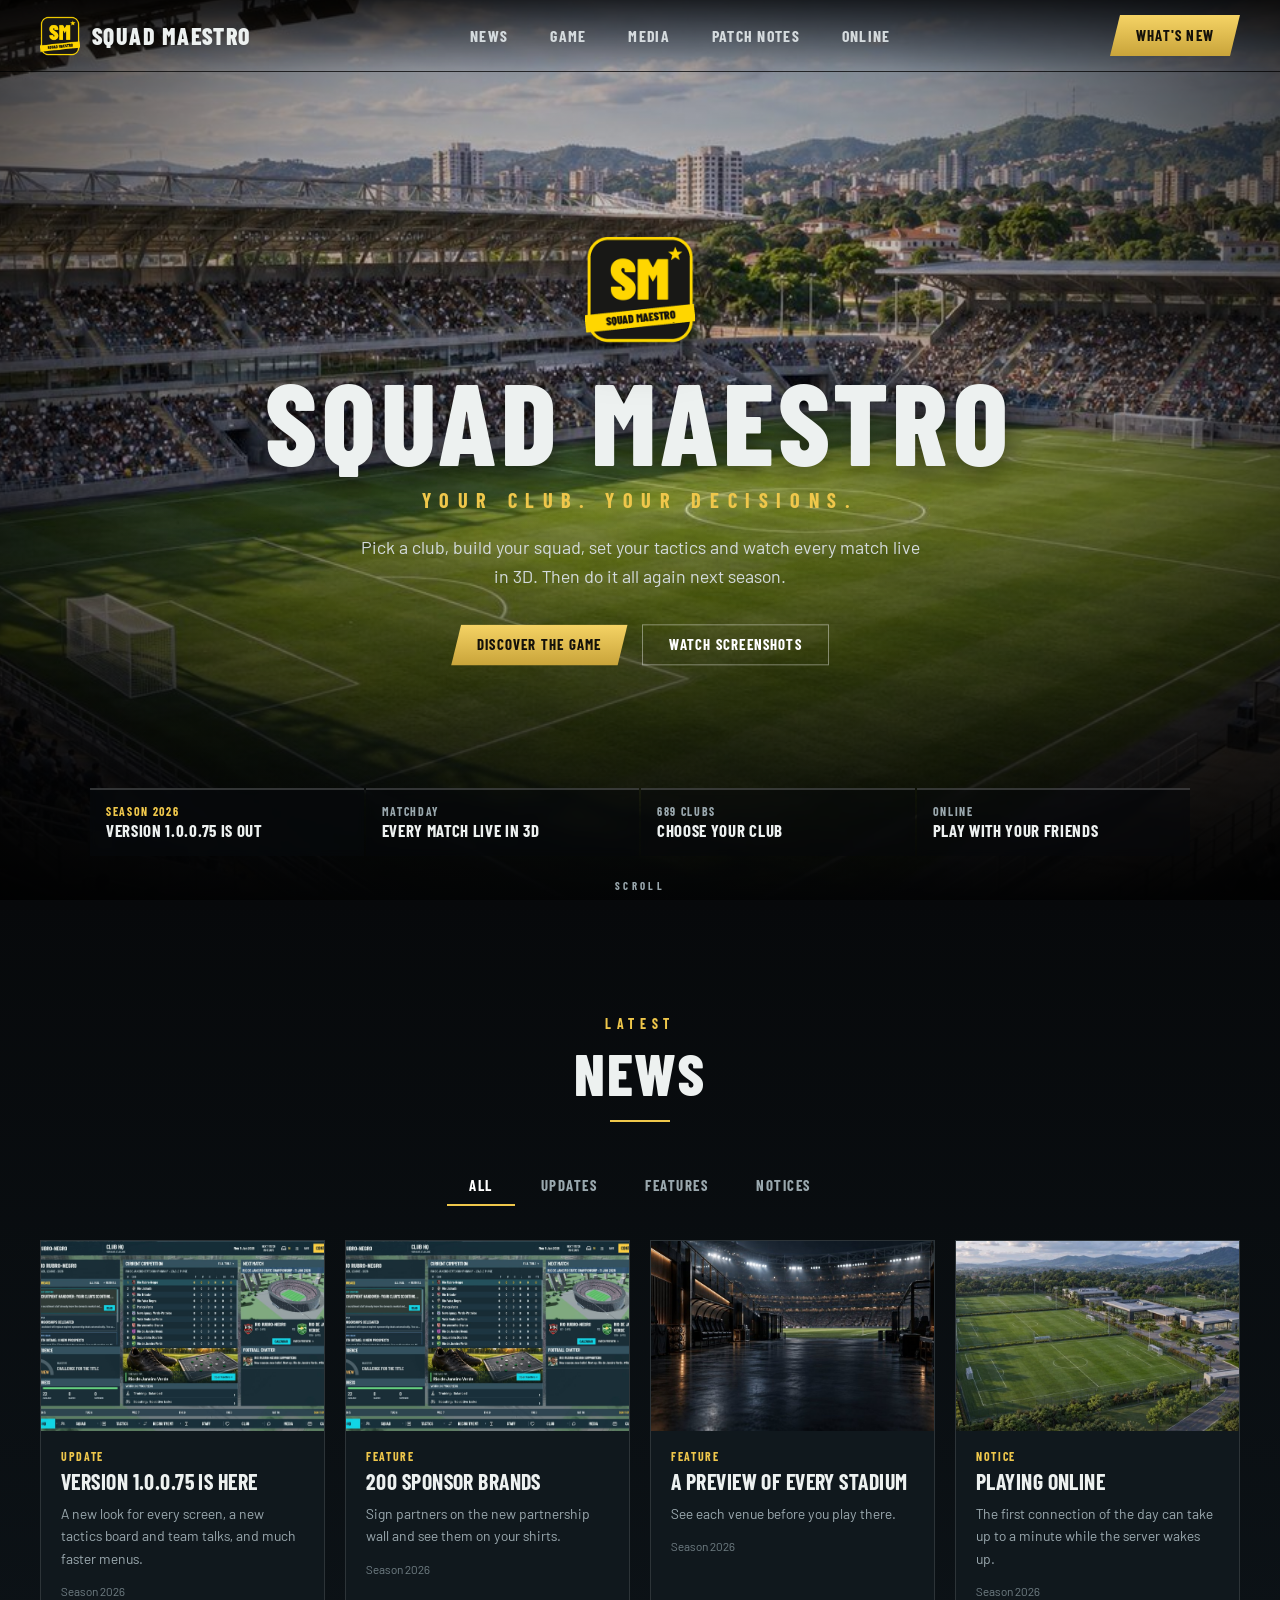
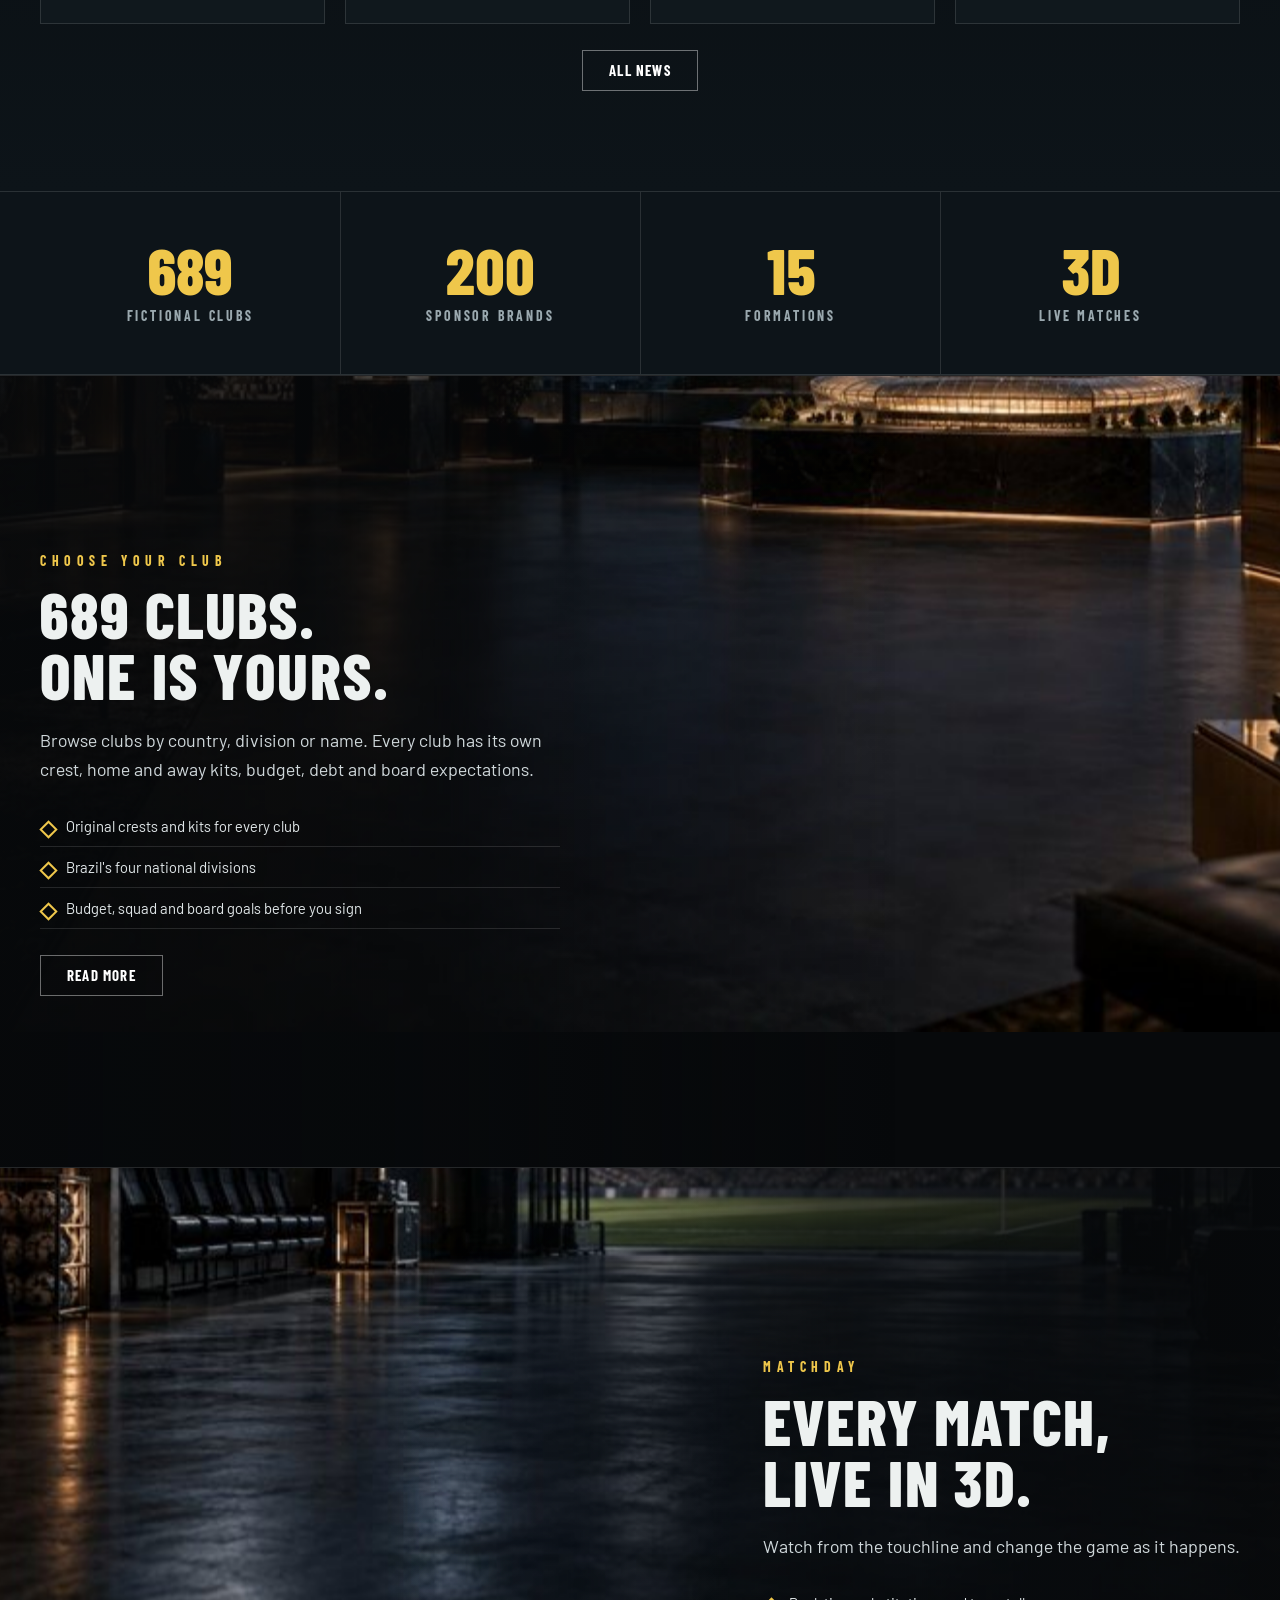
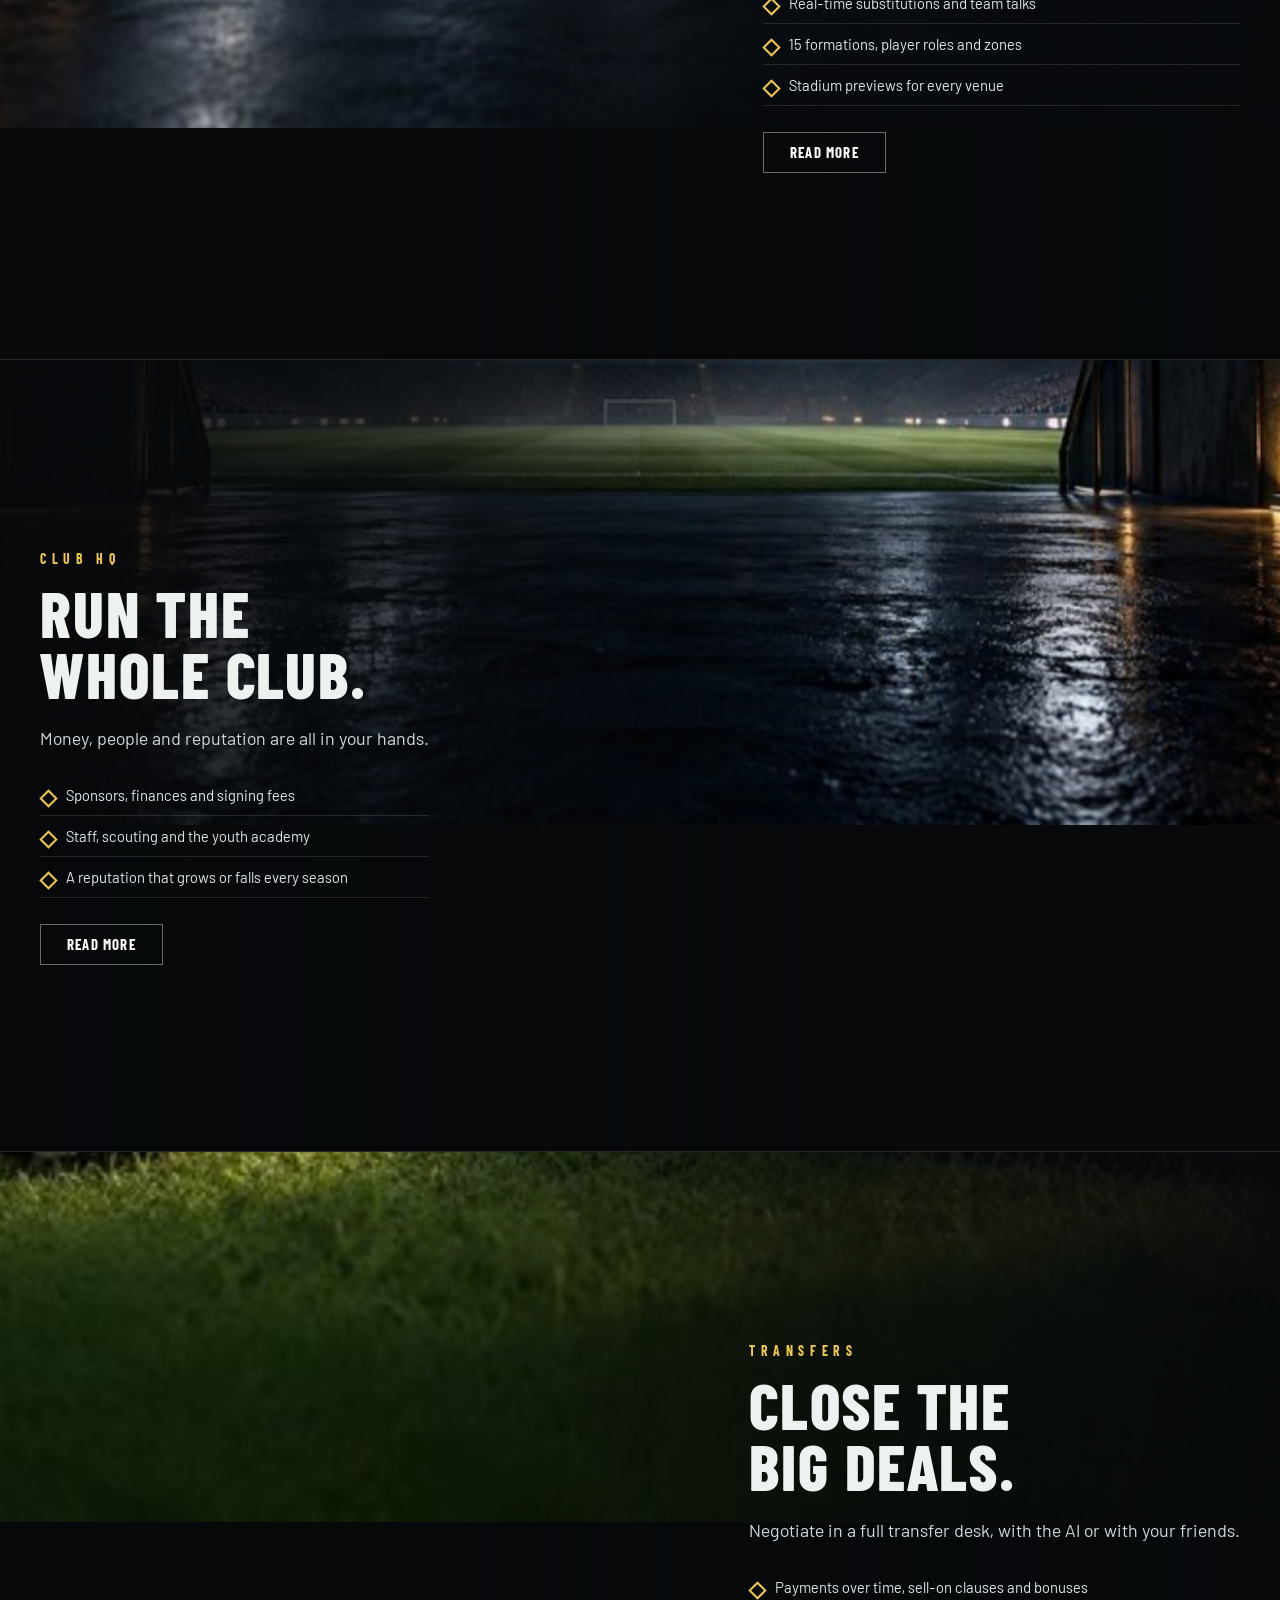
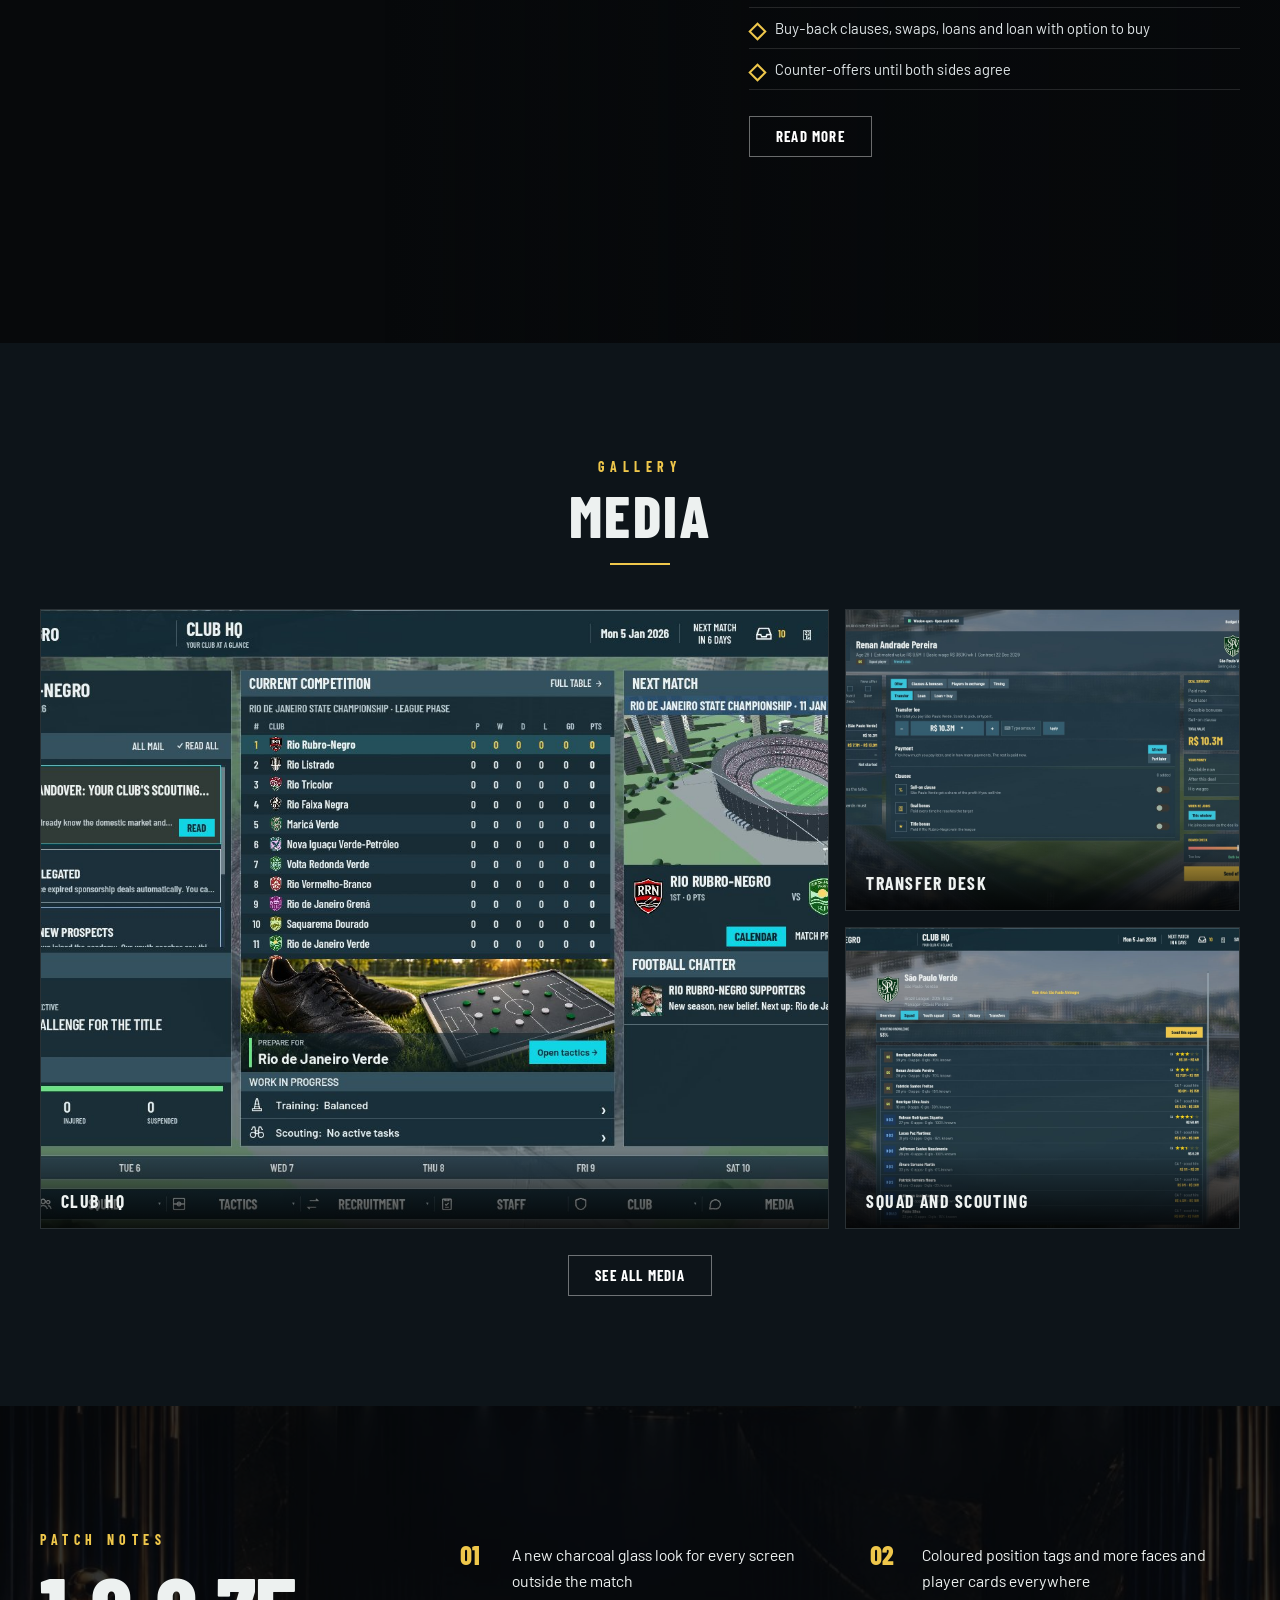
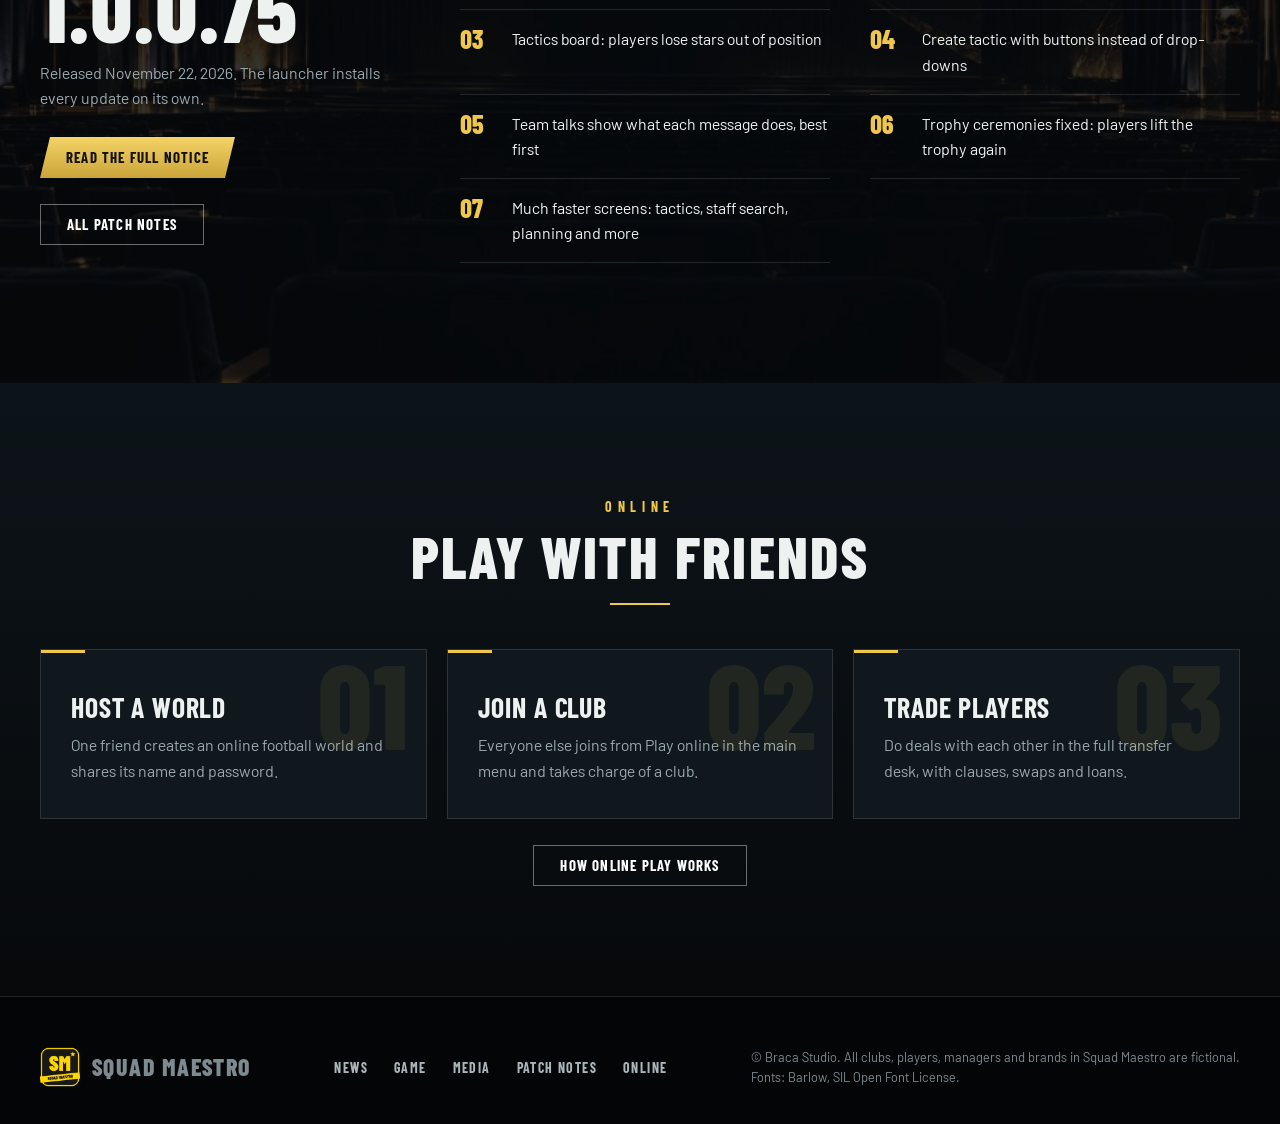
==== commit 2351980b: "Add 1.0.0.75 patch notes Co-Authored-By: Devin AI <158243242+devin-ai-integration[bot]@users.noreply" ====
--- a/index.html
+++ b/index.html
@@ -6,13 +6,13 @@
 <title>Squad Maestro: Your club. Your decisions.</title>
 <meta name="description" content="Squad Maestro is a football management game by Braca Studio. Pick a club, build your squad, set your tactics and watch every match live in 3D.">
 <link rel="icon" href="assets/icon.png">
-<link rel="stylesheet" href="assets/site.css?v=6">
+<link rel="stylesheet" href="assets/site.css?v=7">
 </head>
 <body>
 <header class="top" id="top">
   <a class="logo" href="#"><img src="assets/icon.png" alt=""><b>SQUAD MAESTRO</b></a>
   <nav class="menu"><a href="news.html">News</a><a href="game.html">Game</a><a href="media.html">Media</a><a href="patch-notes.html">Patch notes</a><a href="game.html?id=online">Online</a></nav>
-  <a class="cta" href="patch-notes.html?v=1.0.0.74">What's new</a>
+  <a class="cta" href="patch-notes.html?v=1.0.0.75">What's new</a>
 </header>
 
 <section class="hero" id="hero">
@@ -28,7 +28,7 @@
     <div class="btns"><a class="cta" href="game.html">Discover the game</a><a class="ghost" href="media.html">Watch screenshots</a></div>
   </div>
   <div class="tabs">
-    <div class="tab on"><span class="p"></span><small>Season 2026</small><b>Version 1.0.0.74 is out</b></div>
+    <div class="tab on"><span class="p"></span><small>Season 2026</small><b>Version 1.0.0.75 is out</b></div>
     <div class="tab"><span class="p"></span><small>Matchday</small><b>Every match live in 3D</b></div>
     <div class="tab"><span class="p"></span><small>689 clubs</small><b>Choose your club</b></div>
     <div class="tab"><span class="p"></span><small>Online</small><b>Play with your friends</b></div>
@@ -40,7 +40,7 @@
   <div class="sh reveal"><small>Latest</small><h2>News</h2><div class="dv"></div></div>
   <div class="ntabs"><button class="on" data-f="all">All</button><button data-f="update">Updates</button><button data-f="feature">Features</button><button data-f="notice">Notices</button></div>
   <div class="cards">
-    <a class="card reveal" data-k="update" href="patch-notes.html?v=1.0.0.74"><div class="im" style="background-image:url(assets/stadium.jpg)"></div><div class="bd"><div class="tg">Update</div><h3>Version 1.0.0.74 is here</h3><p>New 3D players with club kits, a customisable manager, a pre-game show and livelier stadiums.</p><div class="dt">Season 2026</div></div></a>
+    <a class="card reveal" data-k="update" href="patch-notes.html?v=1.0.0.75"><div class="im" style="background-image:url(assets/shot_hq.jpg)"></div><div class="bd"><div class="tg">Update</div><h3>Version 1.0.0.75 is here</h3><p>A new look for every screen, a new tactics board and team talks, and much faster menus.</p><div class="dt">Season 2026</div></div></a>
     <a class="card reveal" data-k="feature" href="news.html?id=sponsors"><div class="im" style="background-image:url(assets/shot_hq.jpg)"></div><div class="bd"><div class="tg">Feature</div><h3>200 sponsor brands</h3><p>Sign partners on the new partnership wall and see them on your shirts.</p><div class="dt">Season 2026</div></div></a>
     <a class="card reveal" data-k="feature" href="news.html?id=stadiums"><div class="im" style="background-image:url(assets/matchday.jpg)"></div><div class="bd"><div class="tg">Feature</div><h3>A preview of every stadium</h3><p>See each venue before you play there.</p><div class="dt">Season 2026</div></div></a>
     <a class="card reveal" data-k="notice" href="news.html?id=online"><div class="im" style="background-image:url(assets/online.jpg)"></div><div class="bd"><div class="tg">Notice</div><h3>Playing online</h3><p>The first connection of the day can take up to a minute while the server wakes up.</p><div class="dt">Season 2026</div></div></a>
@@ -73,15 +73,15 @@
 </div></section>
 
 <section class="patch" id="patch"><div class="bgi"></div><div class="wrap">
-  <div class="v reveal"><small>PATCH NOTES</small><b>1.0.0.74</b><p>Released November 20, 2026. The launcher installs every update on its own.</p><a class="cta more" href="patch-notes.html?v=1.0.0.74">Read the full notice</a><br><a class="ghost more" href="patch-notes.html">All patch notes</a></div>
-  <ol class="reveal" onclick="location='patch-notes.html?v=1.0.0.74'" style="cursor:pointer">
-    <li>New 3D footballer with each club's kit, crest, sponsor and shirt number</li>
-    <li>Every player has his own face, skin tone, hair and boots</li>
-    <li>Customisable 3D manager: clothes, hair, beard, height and build</li>
-    <li>Pre-game show: warm-up, walkout and TV line-up cards</li>
-    <li>Key moments coverage with replays: a full match in about 6 minutes</li>
-    <li>Fans in club colours, flags, mosaics and a Mexican wave</li>
-    <li>Advantage rule, a smarter referee and a smoother TV camera</li>
+  <div class="v reveal"><small>PATCH NOTES</small><b>1.0.0.75</b><p>Released November 22, 2026. The launcher installs every update on its own.</p><a class="cta more" href="patch-notes.html?v=1.0.0.75">Read the full notice</a><br><a class="ghost more" href="patch-notes.html">All patch notes</a></div>
+  <ol class="reveal" onclick="location='patch-notes.html?v=1.0.0.75'" style="cursor:pointer">
+    <li>A new charcoal glass look for every screen outside the match</li>
+    <li>Coloured position tags and more faces and player cards everywhere</li>
+    <li>Tactics board: players lose stars out of position</li>
+    <li>Create tactic with buttons instead of drop-downs</li>
+    <li>Team talks show what each message does, best first</li>
+    <li>Trophy ceremonies fixed: players lift the trophy again</li>
+    <li>Much faster screens: tactics, staff search, planning and more</li>
   </ol>
 </div></section>
 
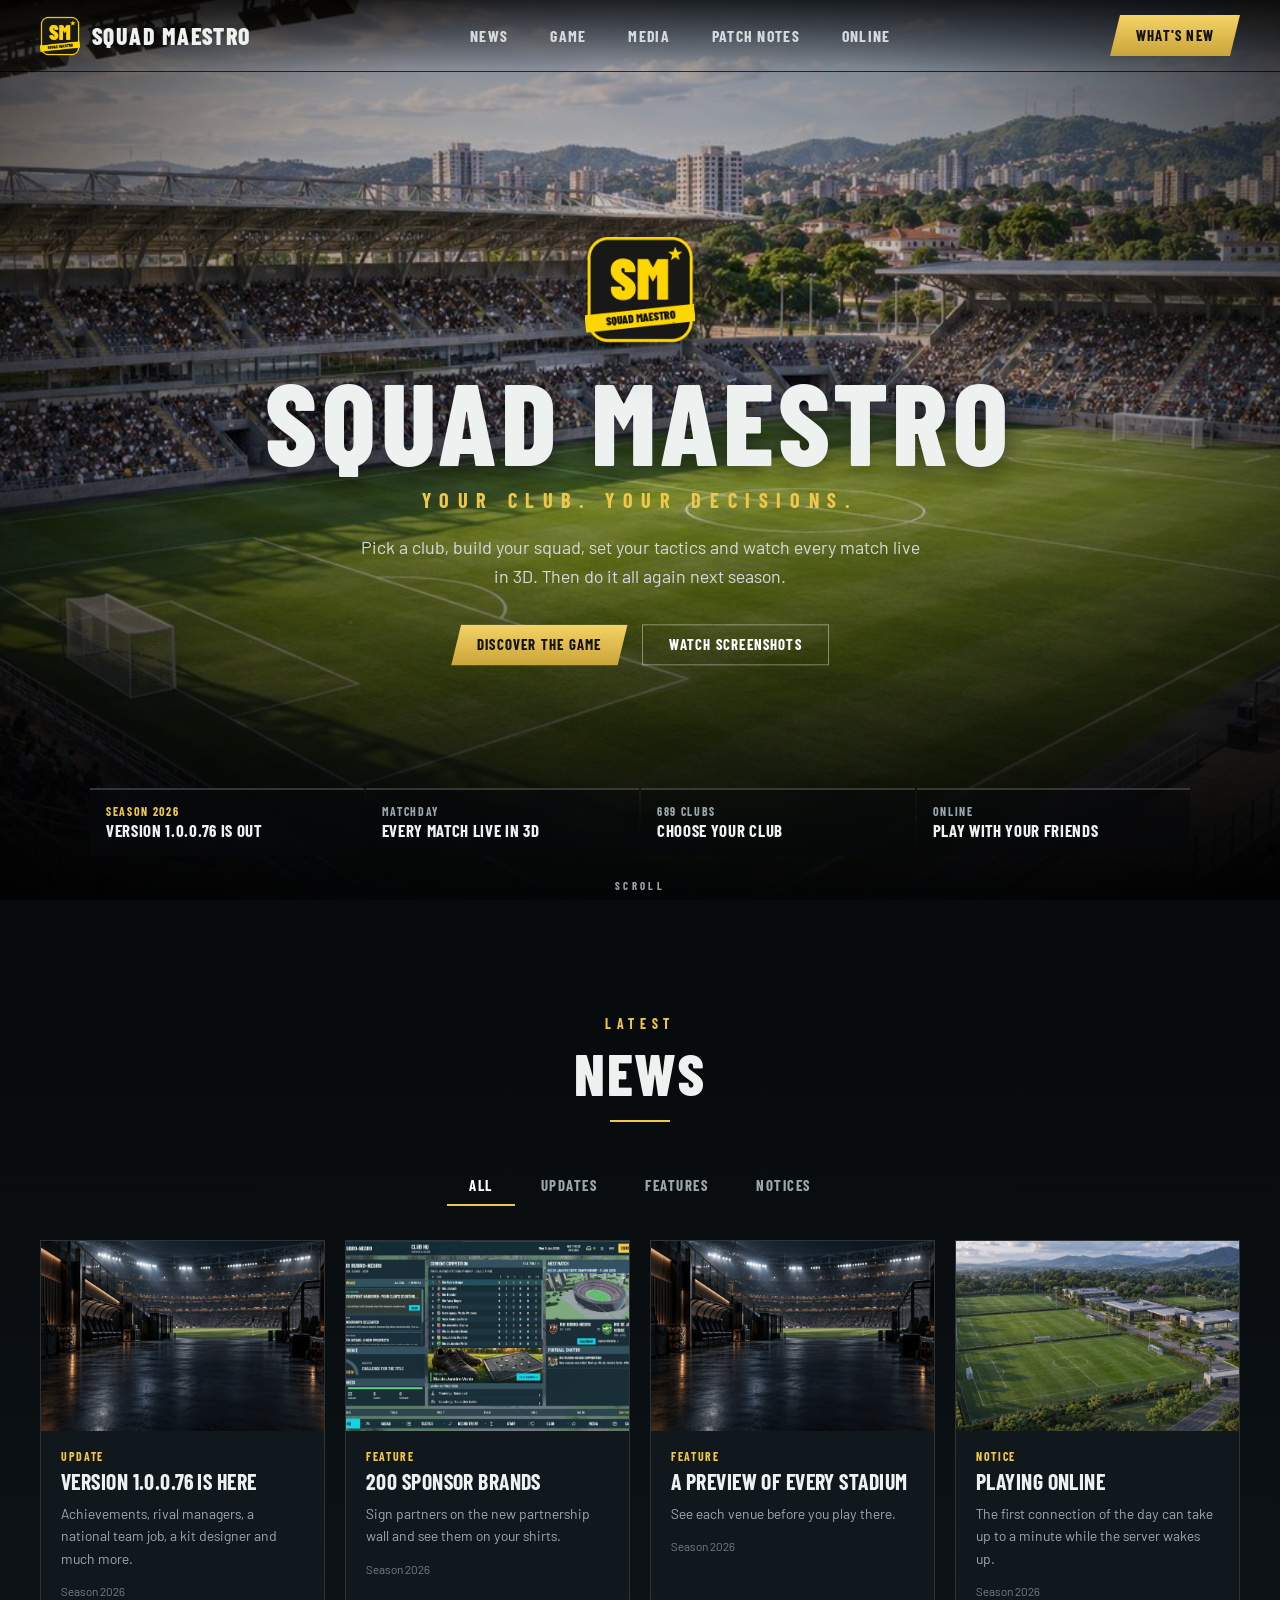
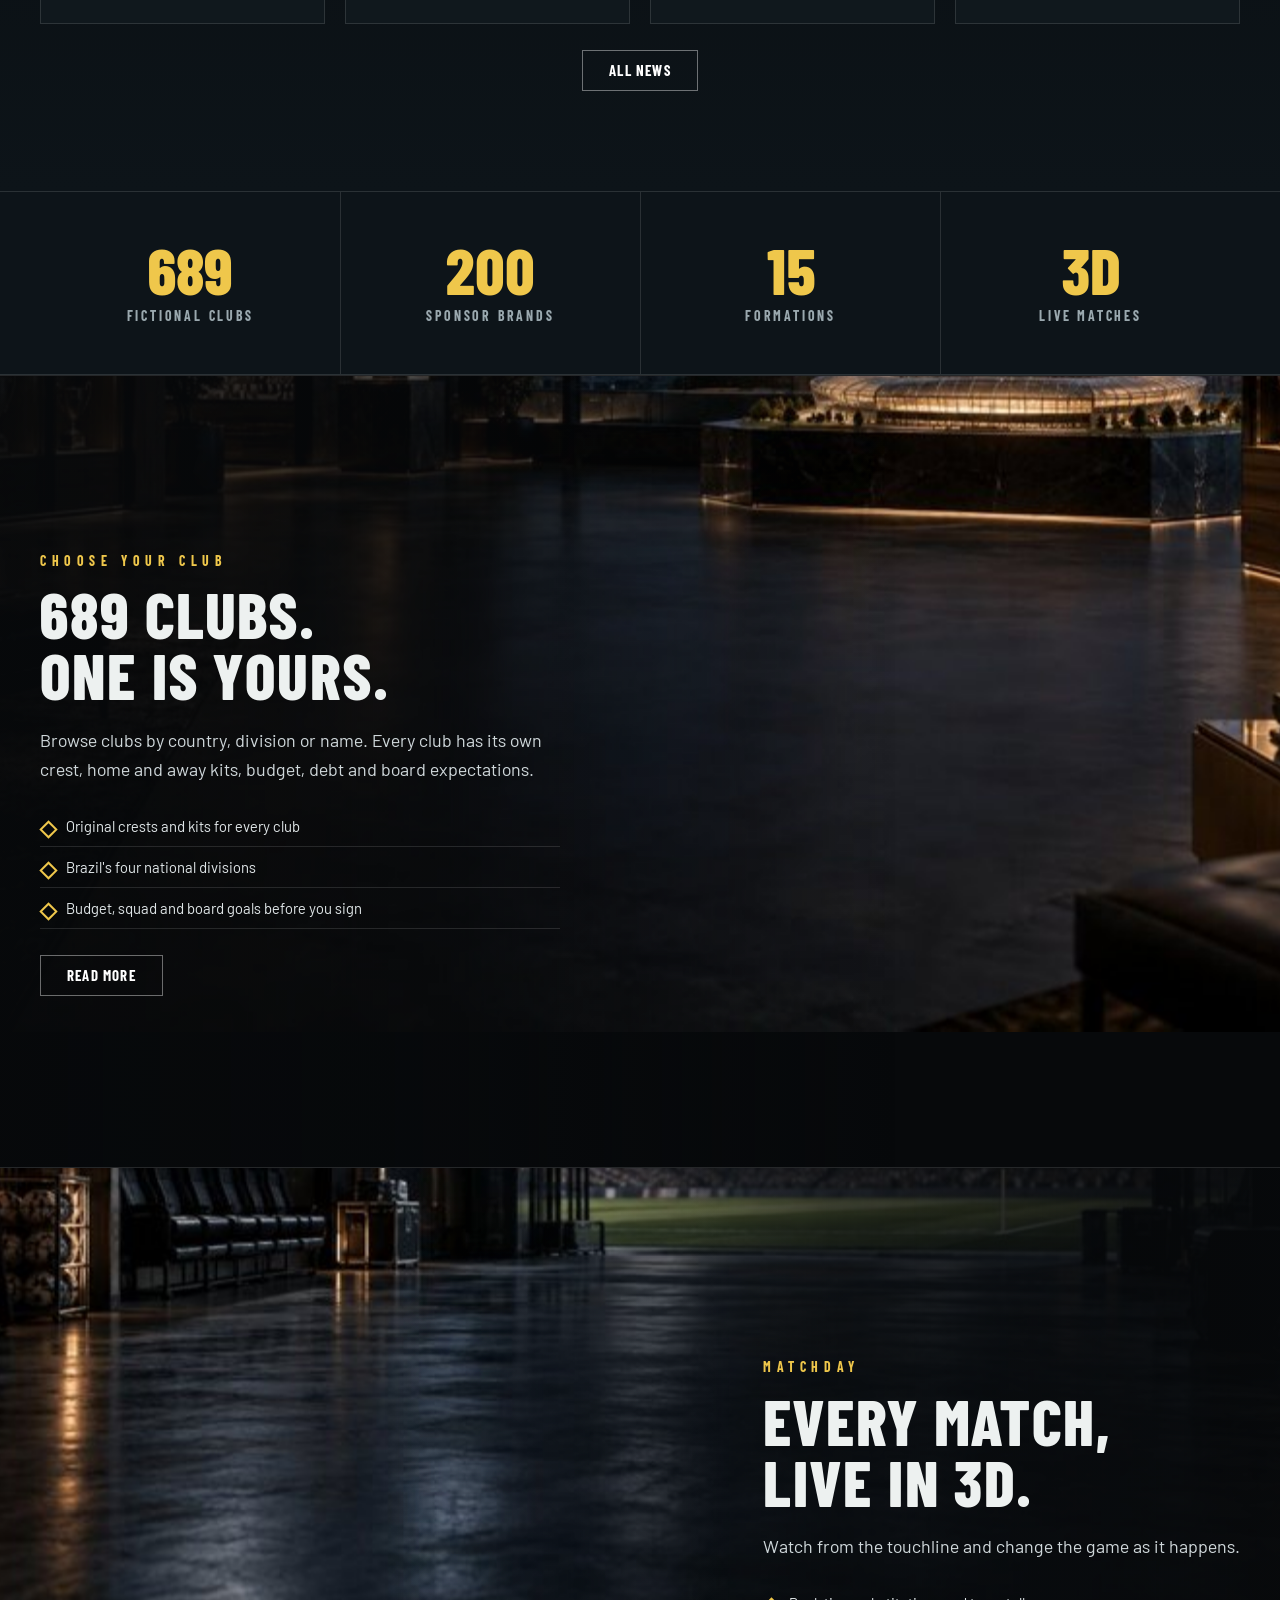
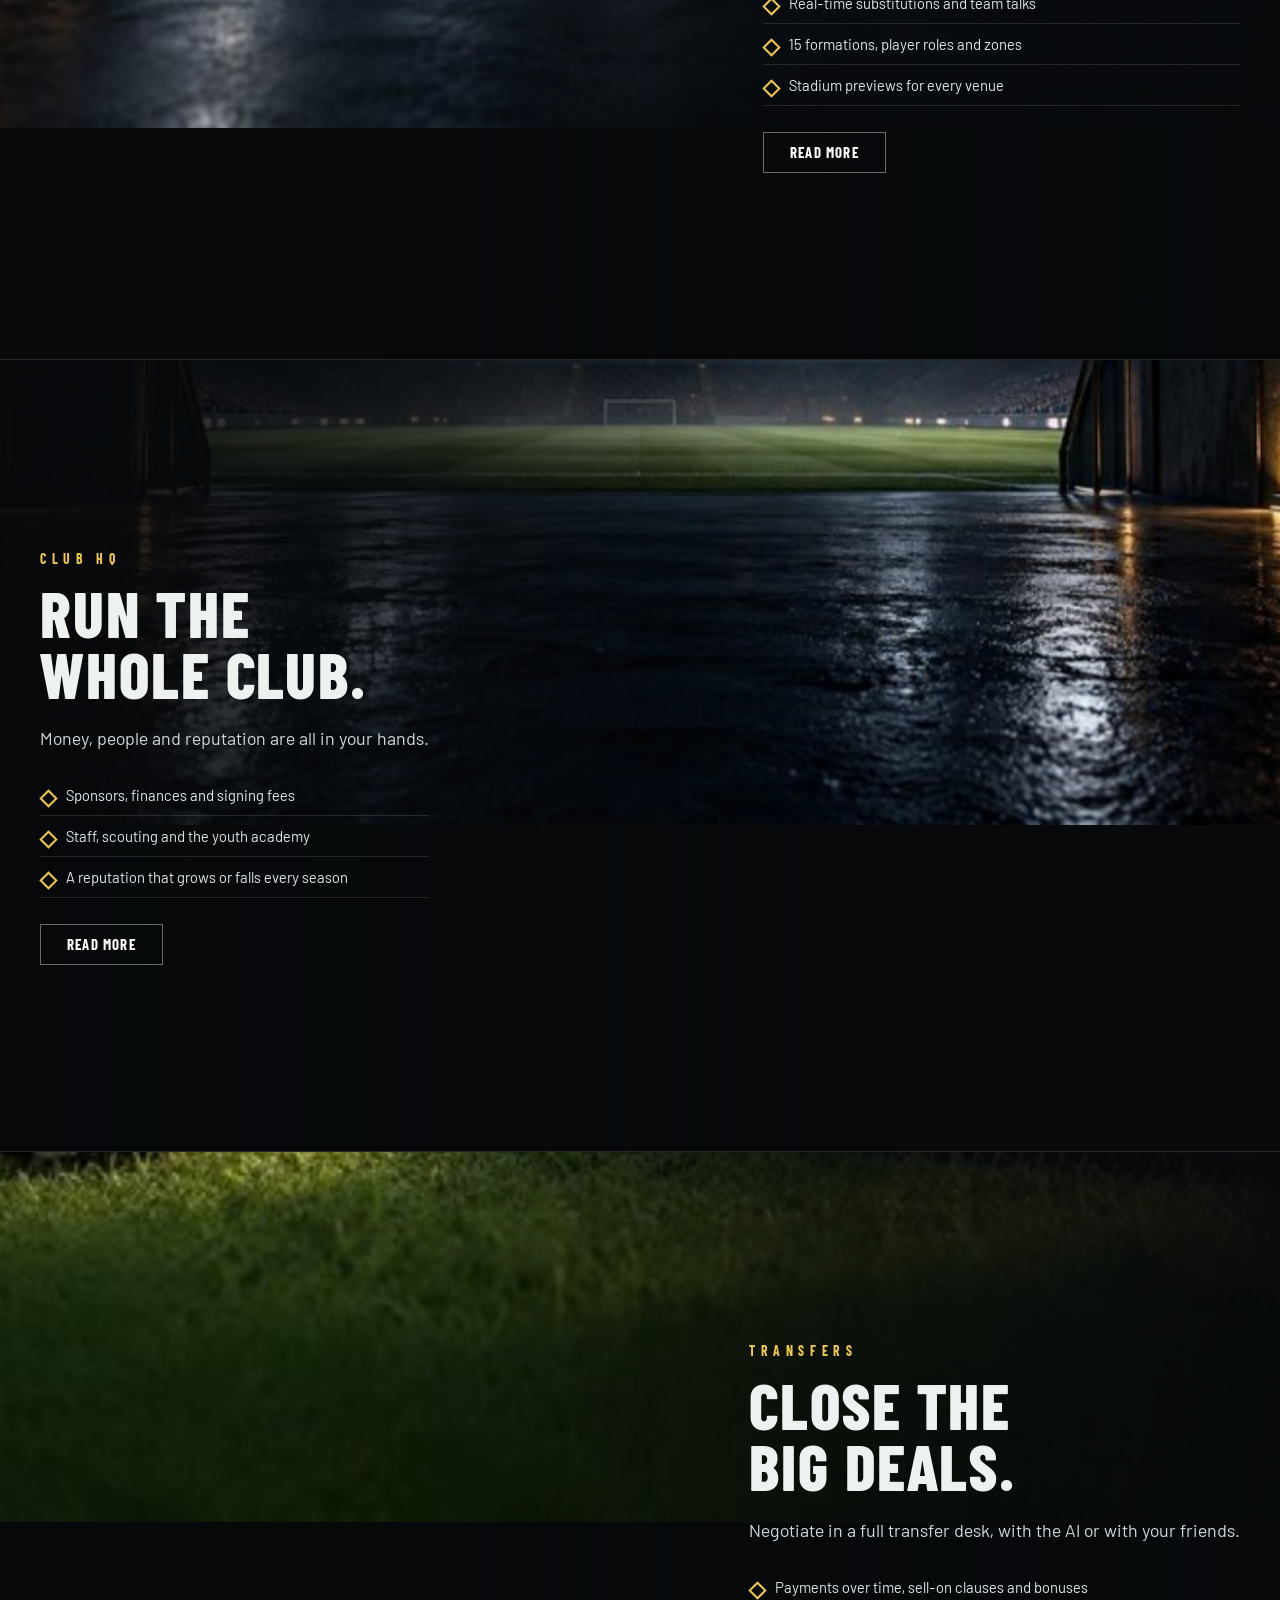
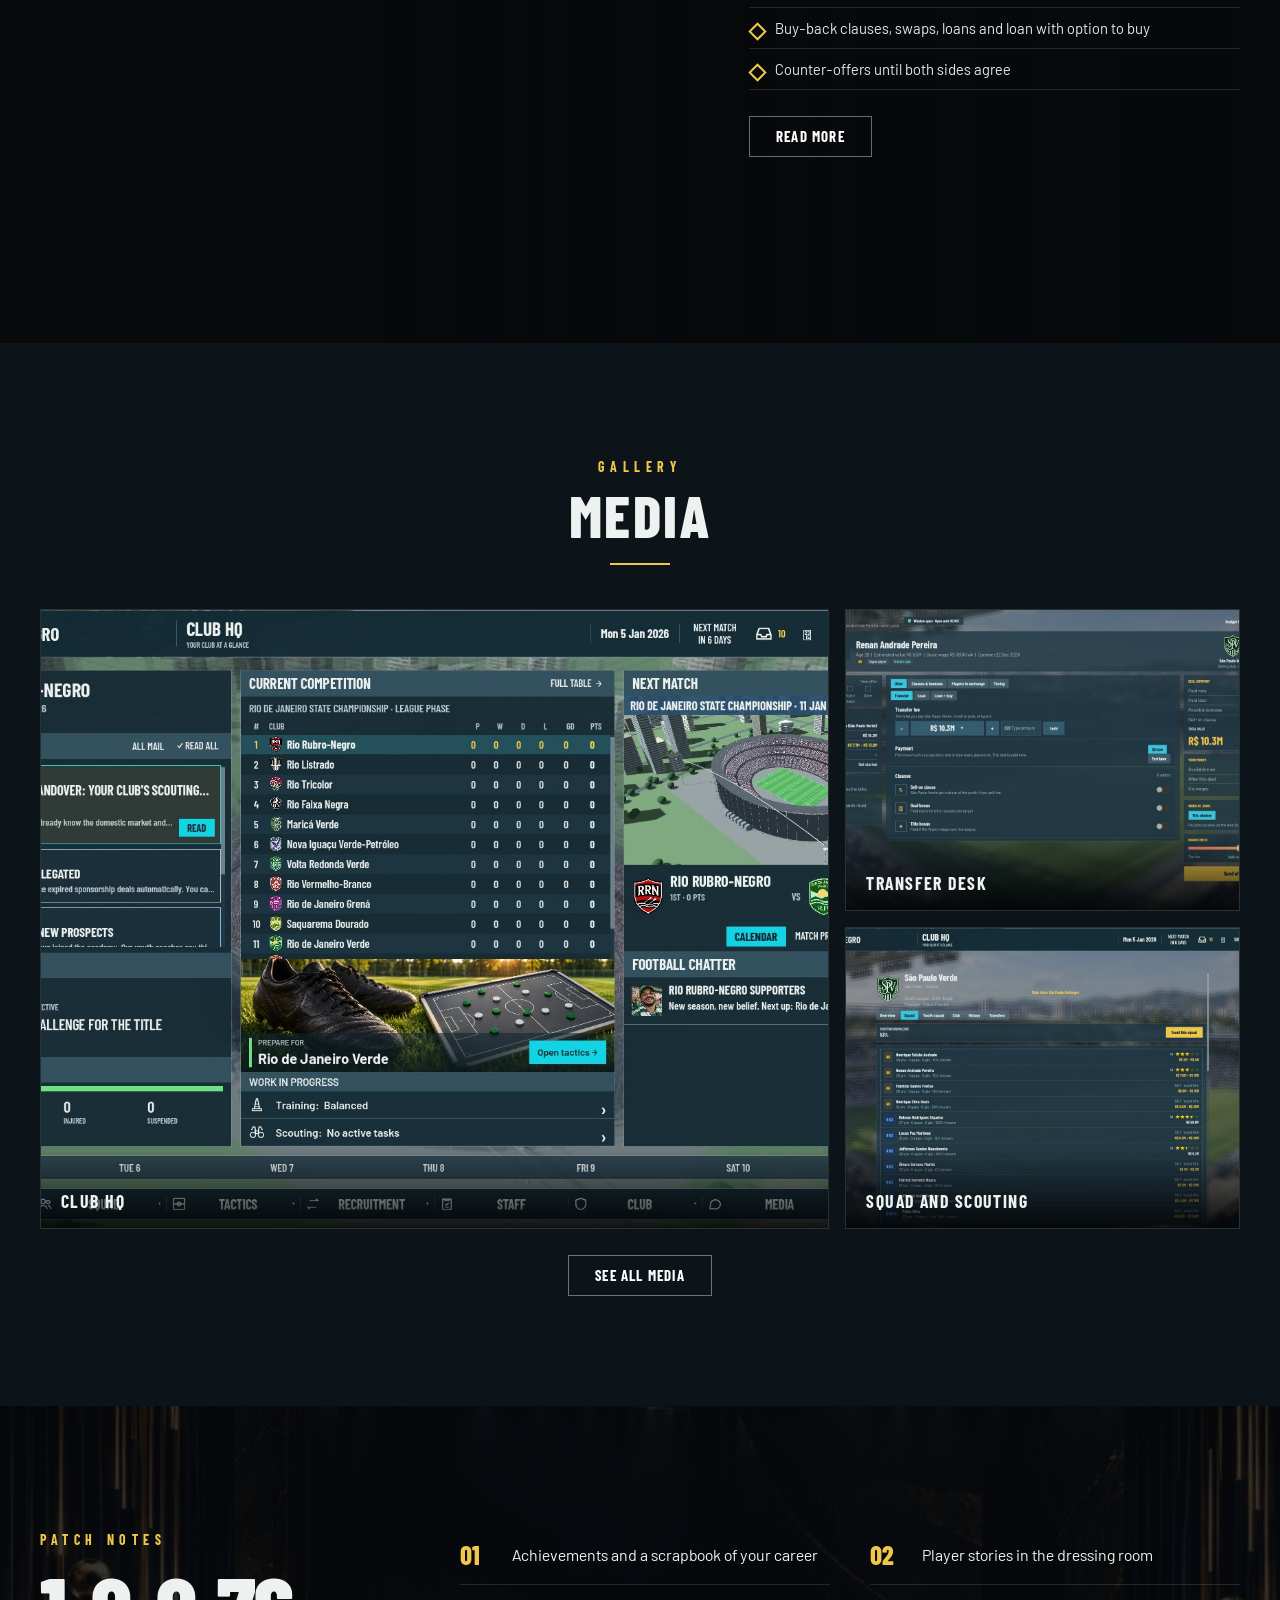
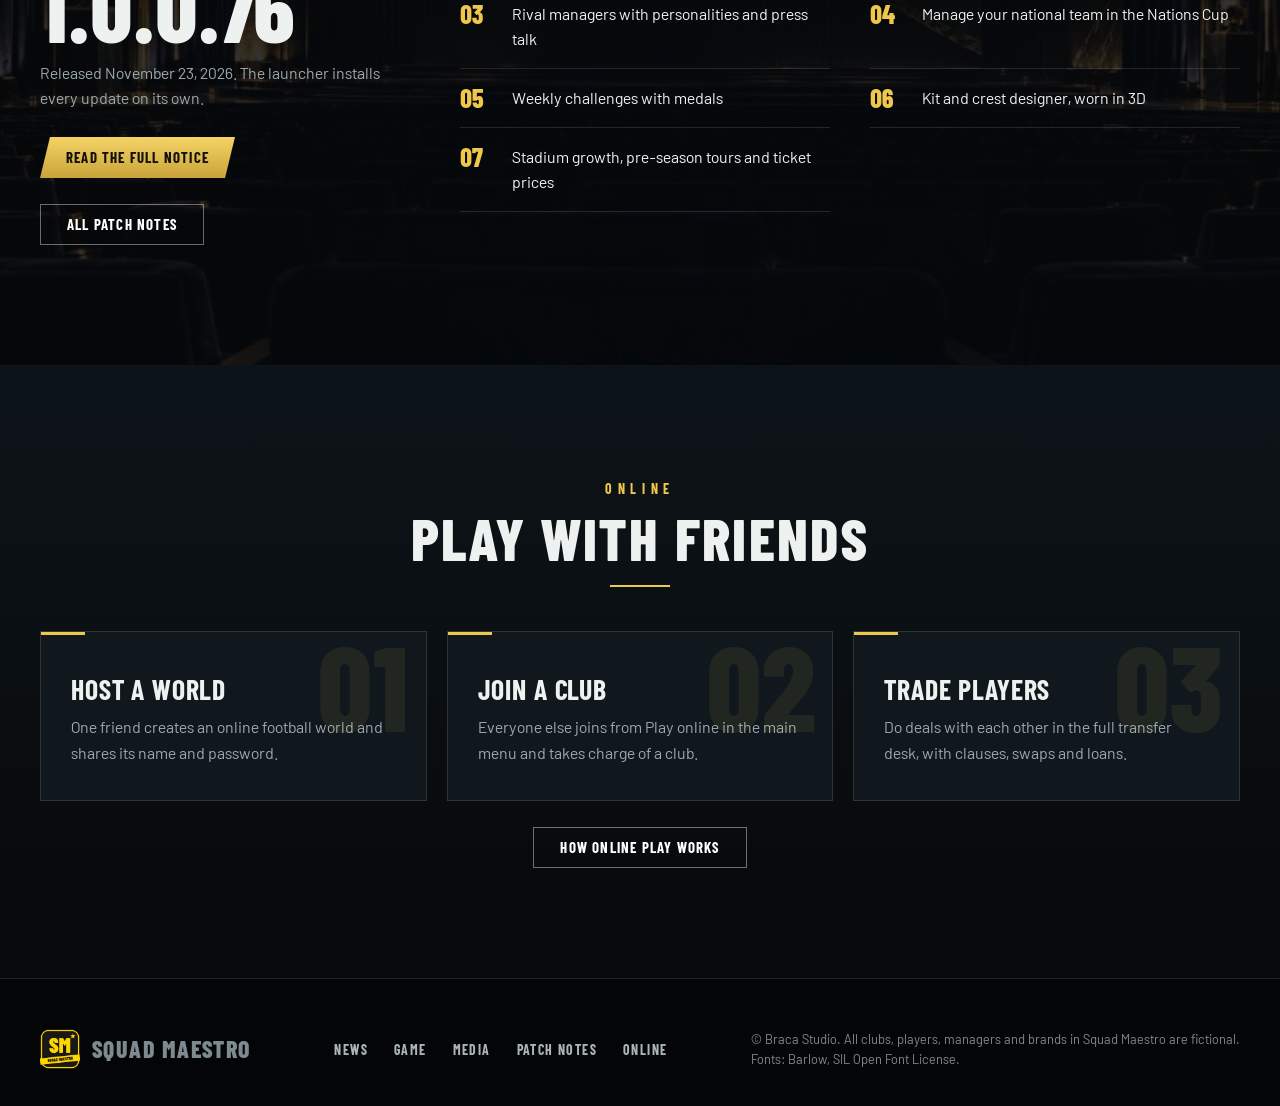
==== commit 991afbd7: "Add 1.0.0.76 patch notes Co-Authored-By: Devin AI <158243242+devin-ai-integration[bot]@users.noreply" ====
--- a/index.html
+++ b/index.html
@@ -6,13 +6,13 @@
 <title>Squad Maestro: Your club. Your decisions.</title>
 <meta name="description" content="Squad Maestro is a football management game by Braca Studio. Pick a club, build your squad, set your tactics and watch every match live in 3D.">
 <link rel="icon" href="assets/icon.png">
-<link rel="stylesheet" href="assets/site.css?v=7">
+<link rel="stylesheet" href="assets/site.css?v=8">
 </head>
 <body>
 <header class="top" id="top">
   <a class="logo" href="#"><img src="assets/icon.png" alt=""><b>SQUAD MAESTRO</b></a>
   <nav class="menu"><a href="news.html">News</a><a href="game.html">Game</a><a href="media.html">Media</a><a href="patch-notes.html">Patch notes</a><a href="game.html?id=online">Online</a></nav>
-  <a class="cta" href="patch-notes.html?v=1.0.0.75">What's new</a>
+  <a class="cta" href="patch-notes.html?v=1.0.0.76">What's new</a>
 </header>
 
 <section class="hero" id="hero">
@@ -28,7 +28,7 @@
     <div class="btns"><a class="cta" href="game.html">Discover the game</a><a class="ghost" href="media.html">Watch screenshots</a></div>
   </div>
   <div class="tabs">
-    <div class="tab on"><span class="p"></span><small>Season 2026</small><b>Version 1.0.0.75 is out</b></div>
+    <div class="tab on"><span class="p"></span><small>Season 2026</small><b>Version 1.0.0.76 is out</b></div>
     <div class="tab"><span class="p"></span><small>Matchday</small><b>Every match live in 3D</b></div>
     <div class="tab"><span class="p"></span><small>689 clubs</small><b>Choose your club</b></div>
     <div class="tab"><span class="p"></span><small>Online</small><b>Play with your friends</b></div>
@@ -40,7 +40,7 @@
   <div class="sh reveal"><small>Latest</small><h2>News</h2><div class="dv"></div></div>
   <div class="ntabs"><button class="on" data-f="all">All</button><button data-f="update">Updates</button><button data-f="feature">Features</button><button data-f="notice">Notices</button></div>
   <div class="cards">
-    <a class="card reveal" data-k="update" href="patch-notes.html?v=1.0.0.75"><div class="im" style="background-image:url(assets/shot_hq.jpg)"></div><div class="bd"><div class="tg">Update</div><h3>Version 1.0.0.75 is here</h3><p>A new look for every screen, a new tactics board and team talks, and much faster menus.</p><div class="dt">Season 2026</div></div></a>
+    <a class="card reveal" data-k="update" href="patch-notes.html?v=1.0.0.76"><div class="im" style="background-image:url(assets/matchday.jpg)"></div><div class="bd"><div class="tg">Update</div><h3>Version 1.0.0.76 is here</h3><p>Achievements, rival managers, a national team job, a kit designer and much more.</p><div class="dt">Season 2026</div></div></a>
     <a class="card reveal" data-k="feature" href="news.html?id=sponsors"><div class="im" style="background-image:url(assets/shot_hq.jpg)"></div><div class="bd"><div class="tg">Feature</div><h3>200 sponsor brands</h3><p>Sign partners on the new partnership wall and see them on your shirts.</p><div class="dt">Season 2026</div></div></a>
     <a class="card reveal" data-k="feature" href="news.html?id=stadiums"><div class="im" style="background-image:url(assets/matchday.jpg)"></div><div class="bd"><div class="tg">Feature</div><h3>A preview of every stadium</h3><p>See each venue before you play there.</p><div class="dt">Season 2026</div></div></a>
     <a class="card reveal" data-k="notice" href="news.html?id=online"><div class="im" style="background-image:url(assets/online.jpg)"></div><div class="bd"><div class="tg">Notice</div><h3>Playing online</h3><p>The first connection of the day can take up to a minute while the server wakes up.</p><div class="dt">Season 2026</div></div></a>
@@ -73,15 +73,15 @@
 </div></section>
 
 <section class="patch" id="patch"><div class="bgi"></div><div class="wrap">
-  <div class="v reveal"><small>PATCH NOTES</small><b>1.0.0.75</b><p>Released November 22, 2026. The launcher installs every update on its own.</p><a class="cta more" href="patch-notes.html?v=1.0.0.75">Read the full notice</a><br><a class="ghost more" href="patch-notes.html">All patch notes</a></div>
-  <ol class="reveal" onclick="location='patch-notes.html?v=1.0.0.75'" style="cursor:pointer">
-    <li>A new charcoal glass look for every screen outside the match</li>
-    <li>Coloured position tags and more faces and player cards everywhere</li>
-    <li>Tactics board: players lose stars out of position</li>
-    <li>Create tactic with buttons instead of drop-downs</li>
-    <li>Team talks show what each message does, best first</li>
-    <li>Trophy ceremonies fixed: players lift the trophy again</li>
-    <li>Much faster screens: tactics, staff search, planning and more</li>
+  <div class="v reveal"><small>PATCH NOTES</small><b>1.0.0.76</b><p>Released November 23, 2026. The launcher installs every update on its own.</p><a class="cta more" href="patch-notes.html?v=1.0.0.76">Read the full notice</a><br><a class="ghost more" href="patch-notes.html">All patch notes</a></div>
+  <ol class="reveal" onclick="location='patch-notes.html?v=1.0.0.76'" style="cursor:pointer">
+    <li>Achievements and a scrapbook of your career</li>
+    <li>Player stories in the dressing room</li>
+    <li>Rival managers with personalities and press talk</li>
+    <li>Manage your national team in the Nations Cup</li>
+    <li>Weekly challenges with medals</li>
+    <li>Kit and crest designer, worn in 3D</li>
+    <li>Stadium growth, pre-season tours and ticket prices</li>
   </ol>
 </div></section>
 
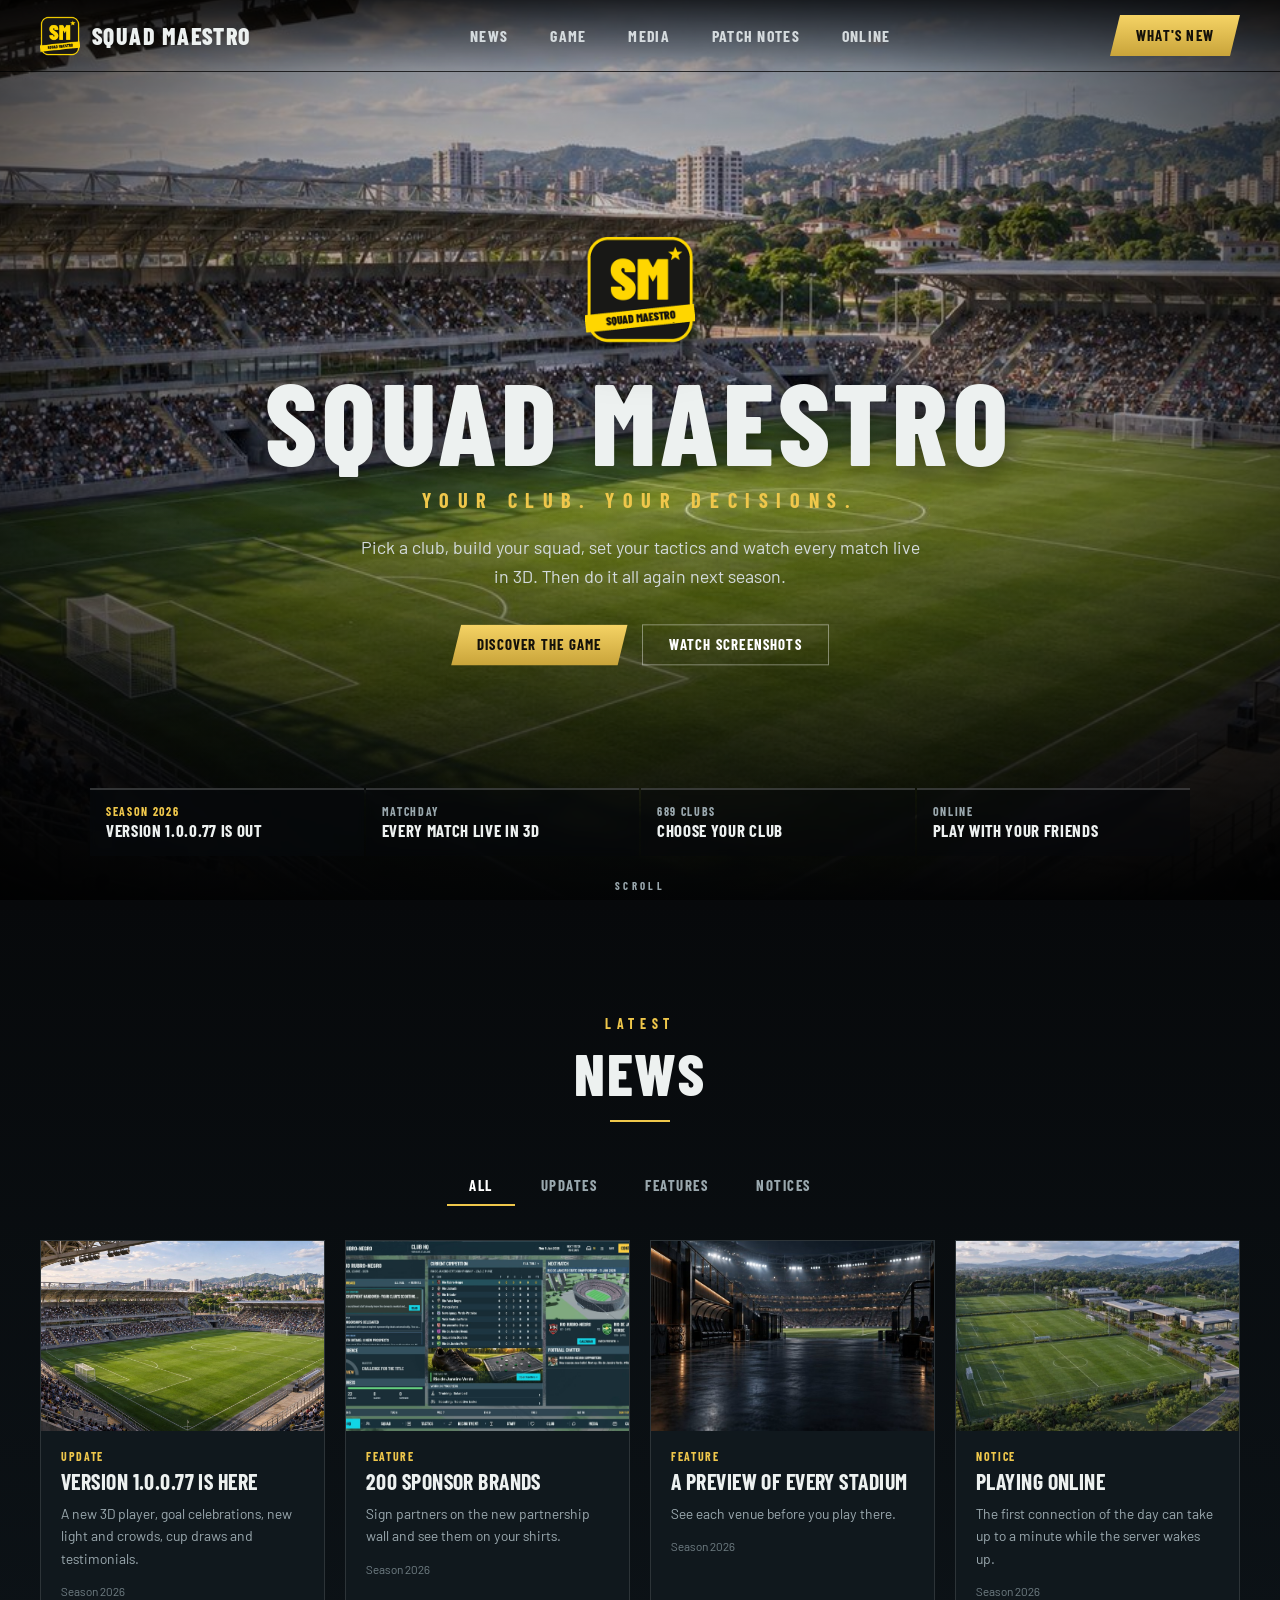
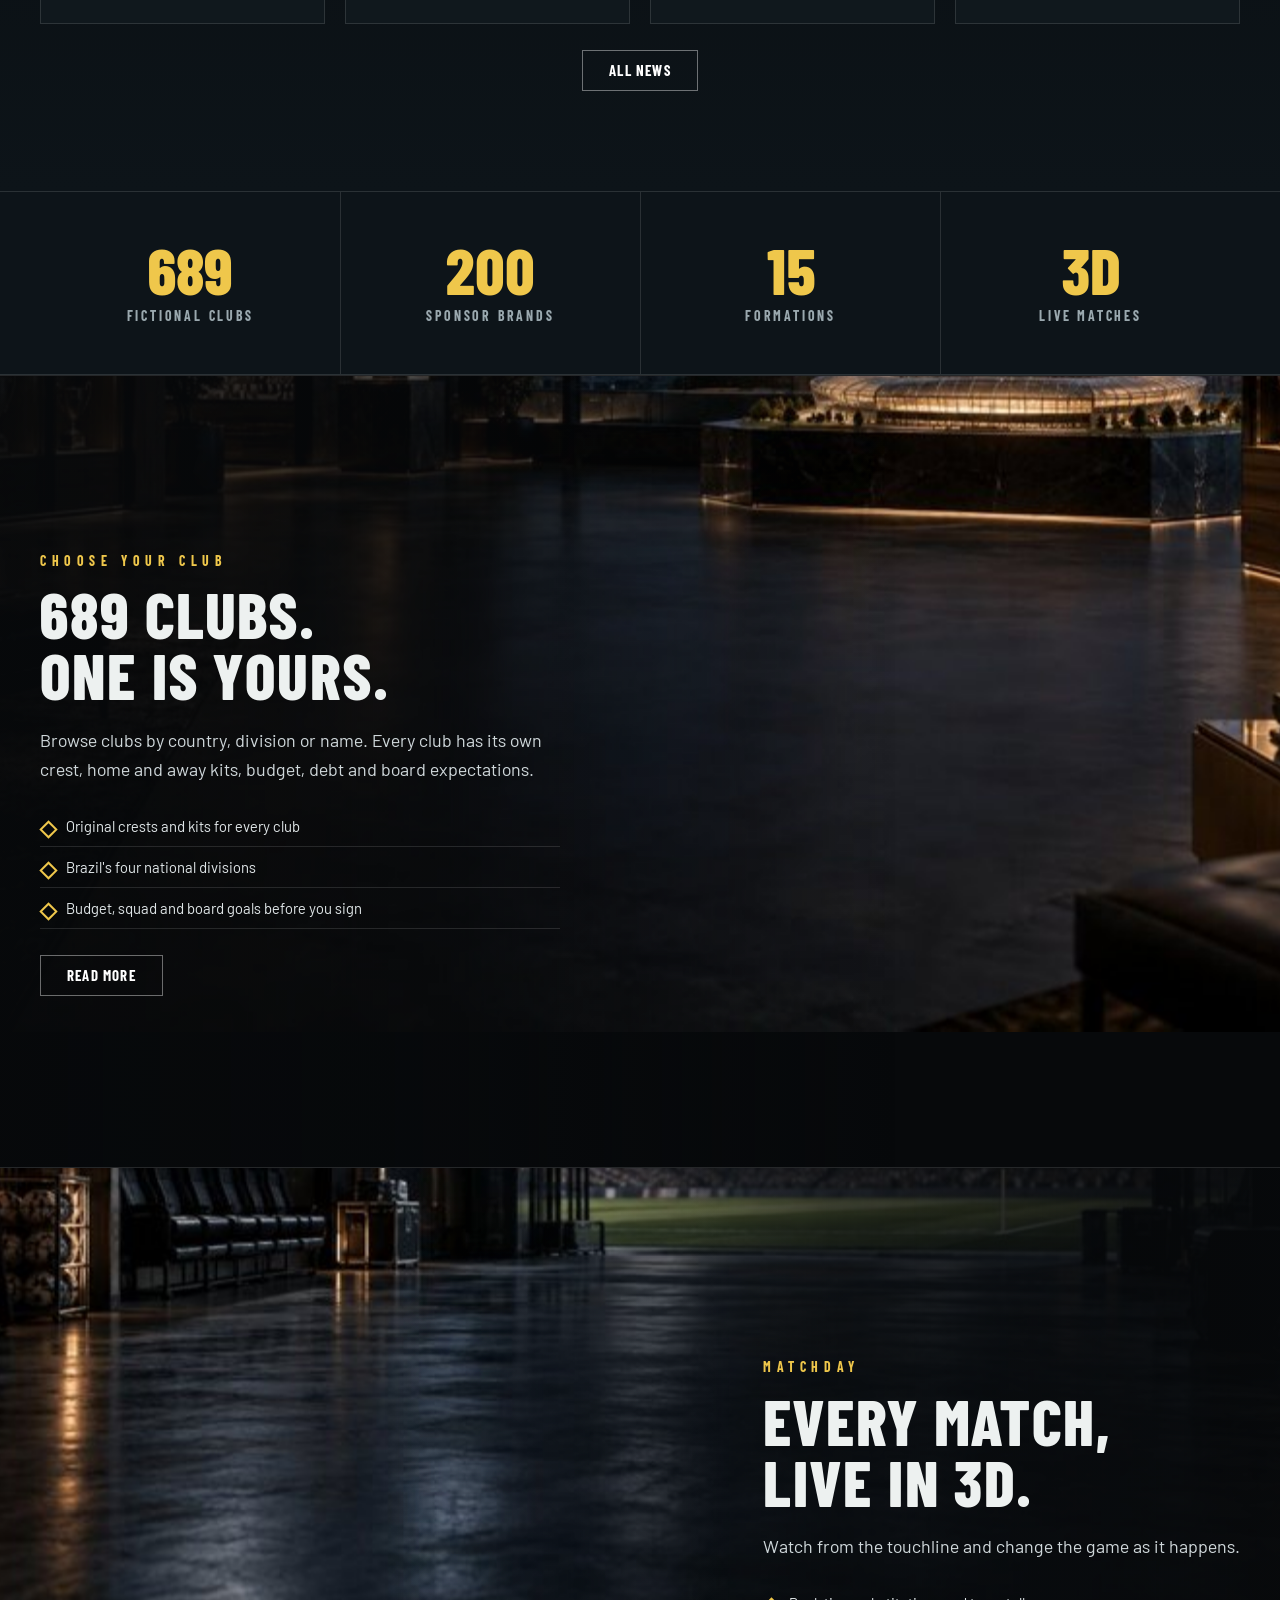
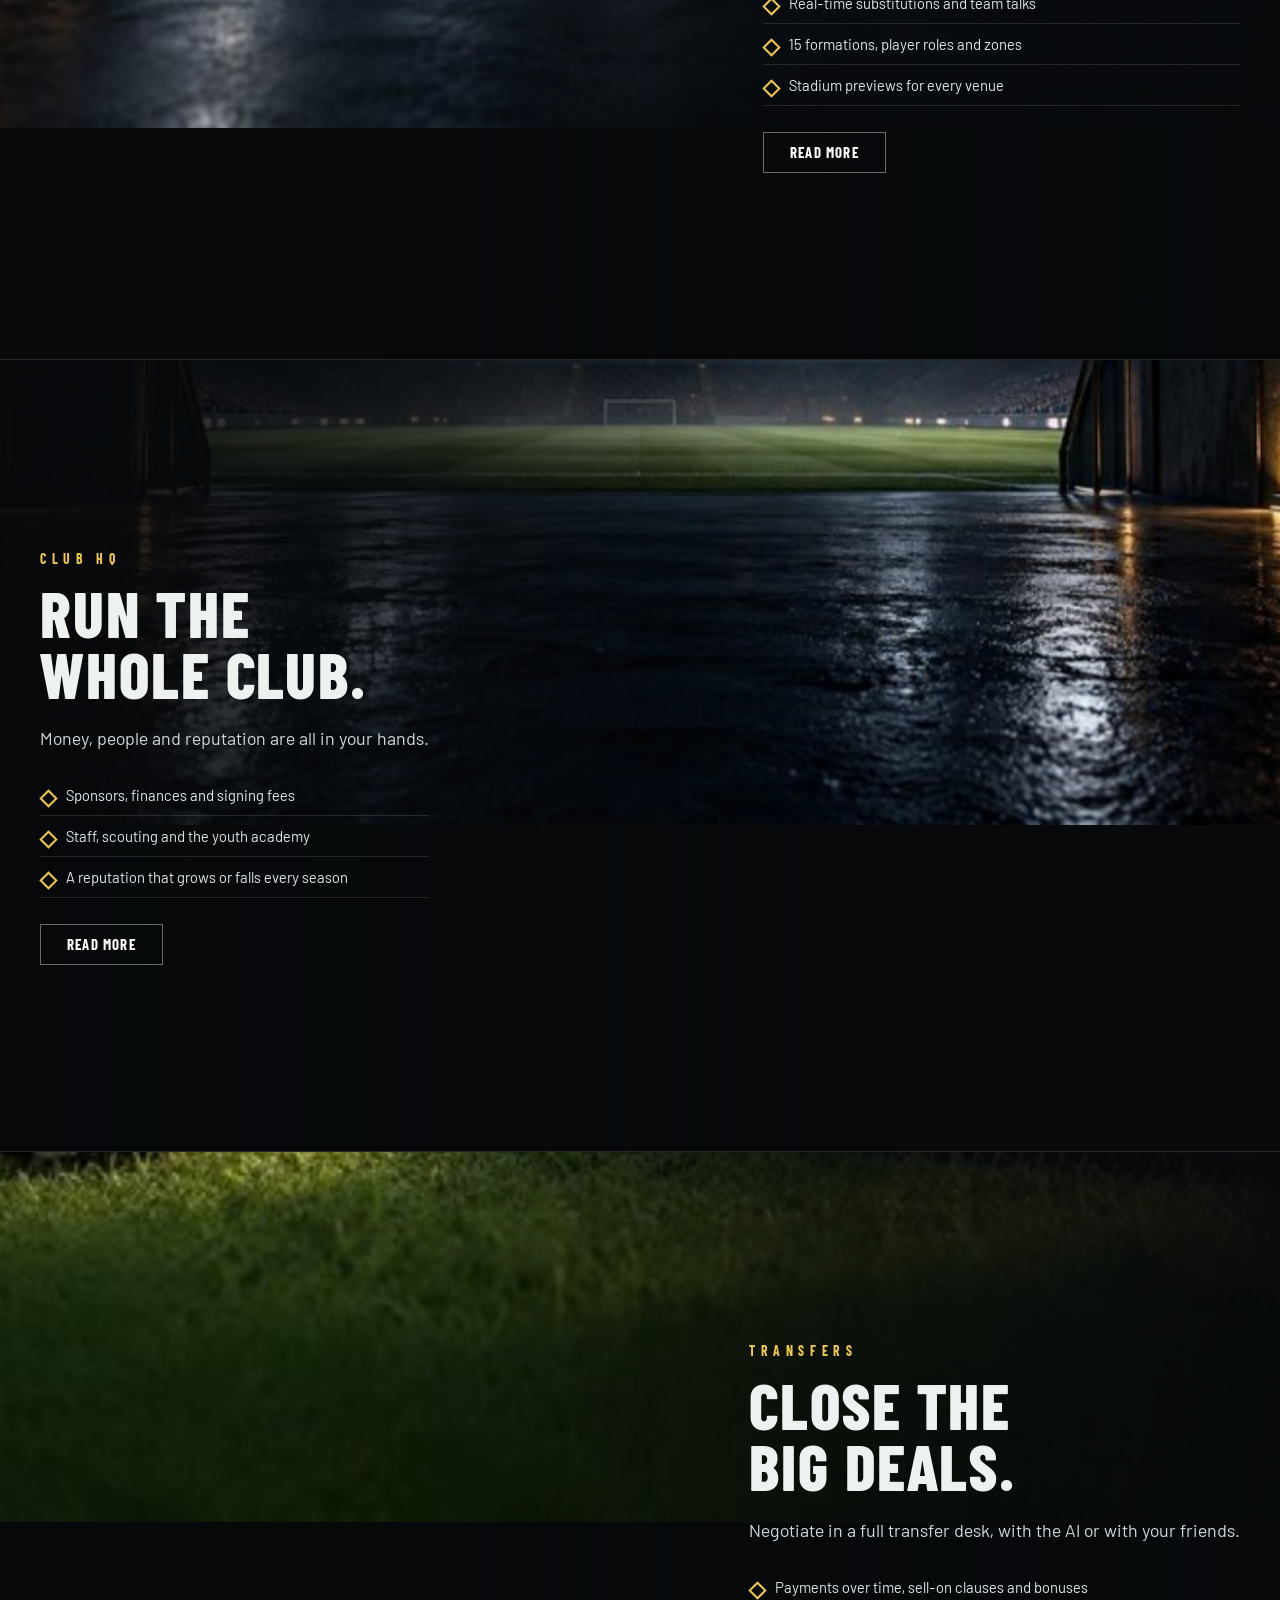
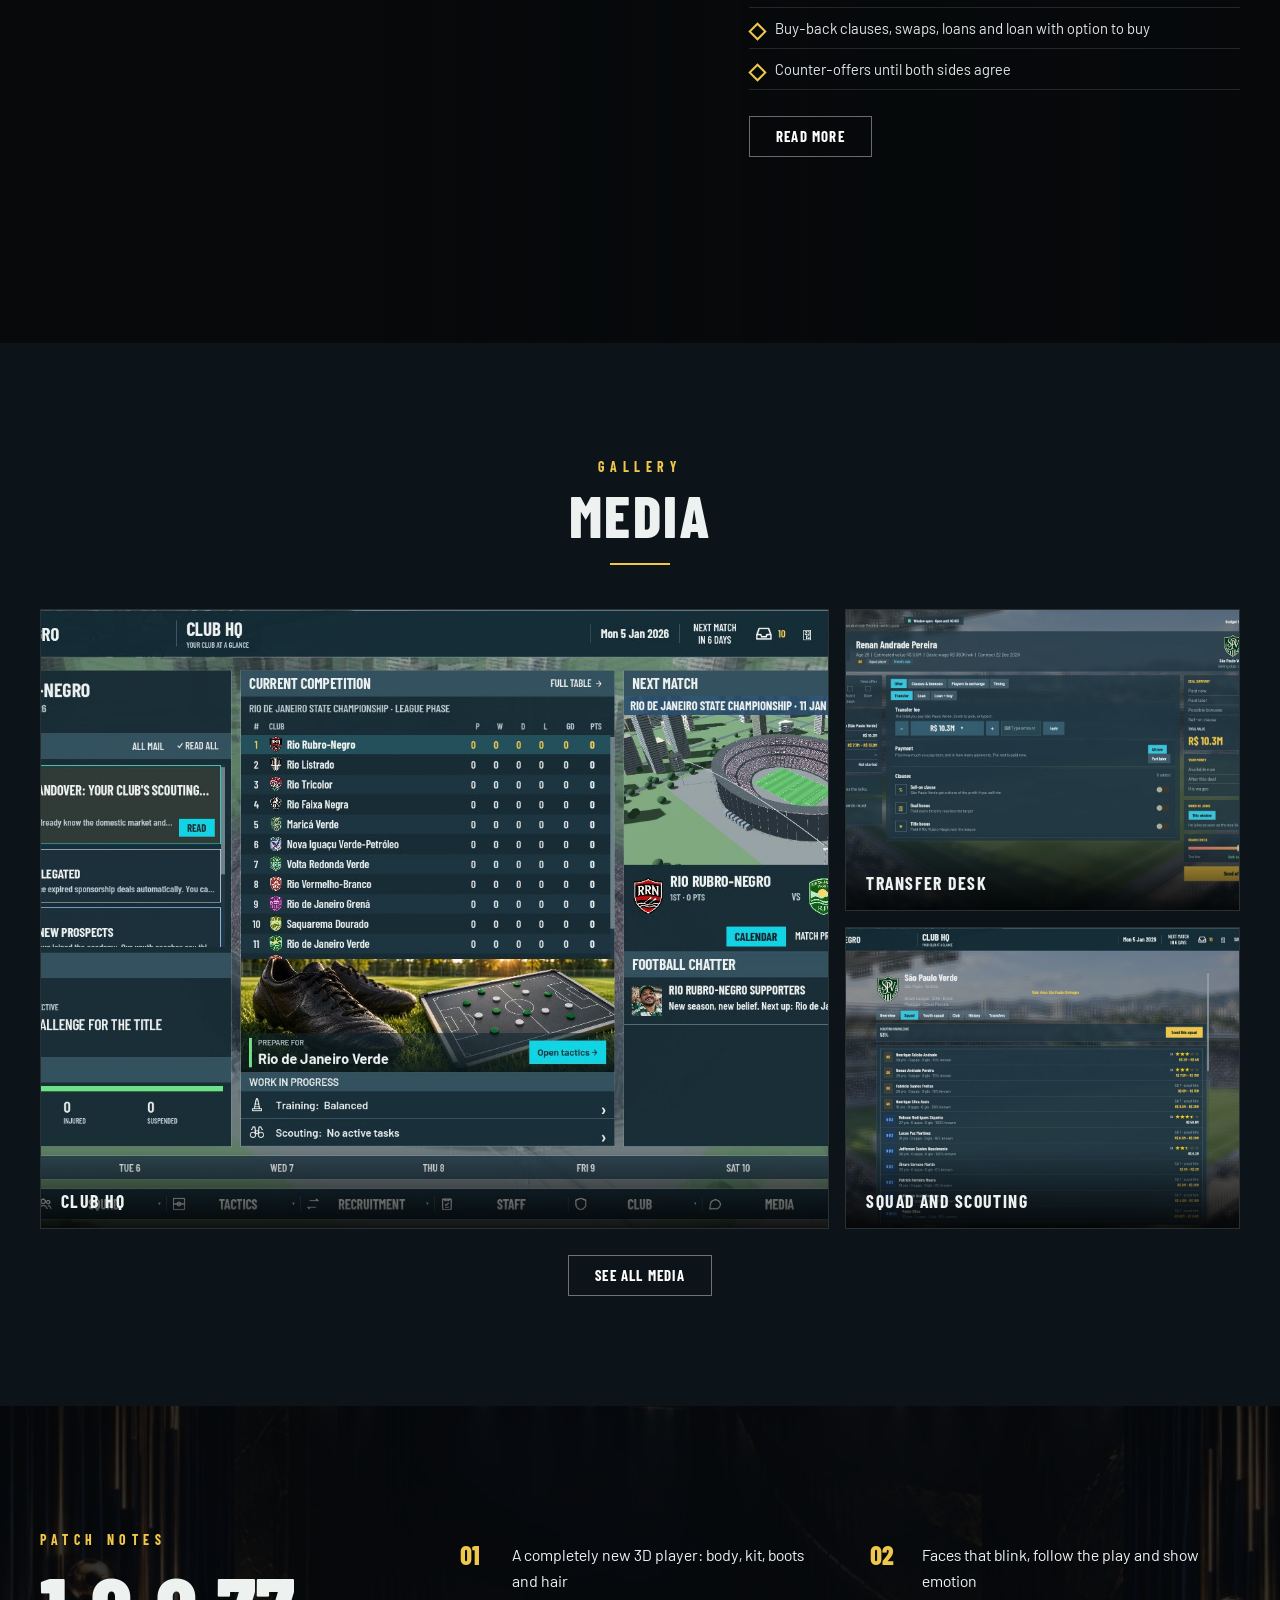
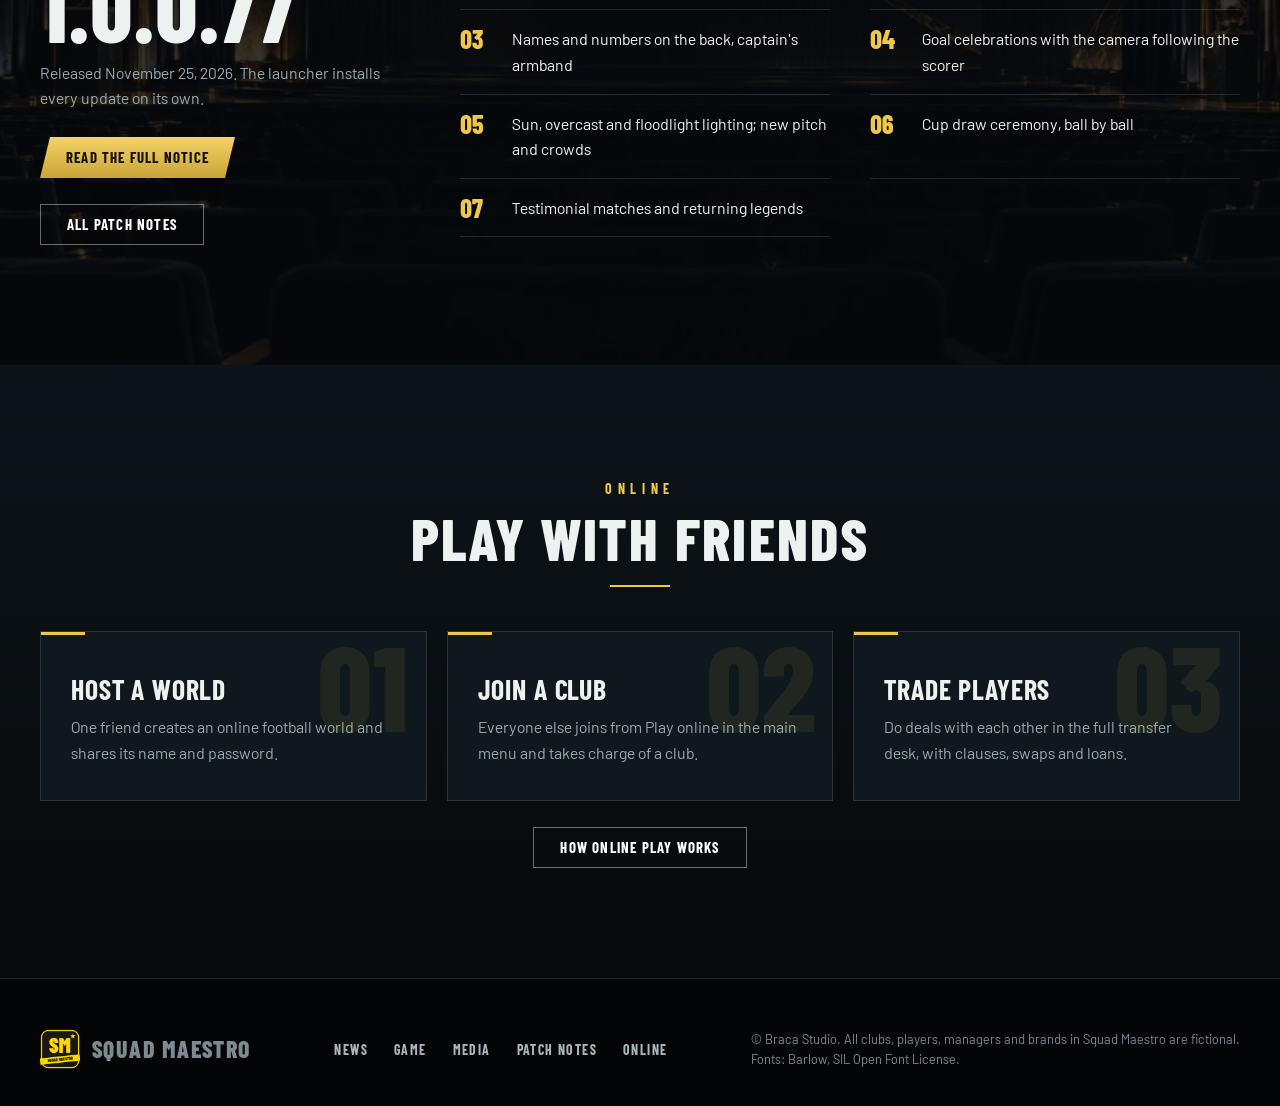
==== commit 6c83ab06: "Add 1.0.0.77 patch notes Co-Authored-By: Devin AI <158243242+devin-ai-integration[bot]@users.noreply" ====
--- a/index.html
+++ b/index.html
@@ -6,13 +6,13 @@
 <title>Squad Maestro: Your club. Your decisions.</title>
 <meta name="description" content="Squad Maestro is a football management game by Braca Studio. Pick a club, build your squad, set your tactics and watch every match live in 3D.">
 <link rel="icon" href="assets/icon.png">
-<link rel="stylesheet" href="assets/site.css?v=8">
+<link rel="stylesheet" href="assets/site.css?v=9">
 </head>
 <body>
 <header class="top" id="top">
   <a class="logo" href="#"><img src="assets/icon.png" alt=""><b>SQUAD MAESTRO</b></a>
   <nav class="menu"><a href="news.html">News</a><a href="game.html">Game</a><a href="media.html">Media</a><a href="patch-notes.html">Patch notes</a><a href="game.html?id=online">Online</a></nav>
-  <a class="cta" href="patch-notes.html?v=1.0.0.76">What's new</a>
+  <a class="cta" href="patch-notes.html?v=1.0.0.77">What's new</a>
 </header>
 
 <section class="hero" id="hero">
@@ -28,7 +28,7 @@
     <div class="btns"><a class="cta" href="game.html">Discover the game</a><a class="ghost" href="media.html">Watch screenshots</a></div>
   </div>
   <div class="tabs">
-    <div class="tab on"><span class="p"></span><small>Season 2026</small><b>Version 1.0.0.76 is out</b></div>
+    <div class="tab on"><span class="p"></span><small>Season 2026</small><b>Version 1.0.0.77 is out</b></div>
     <div class="tab"><span class="p"></span><small>Matchday</small><b>Every match live in 3D</b></div>
     <div class="tab"><span class="p"></span><small>689 clubs</small><b>Choose your club</b></div>
     <div class="tab"><span class="p"></span><small>Online</small><b>Play with your friends</b></div>
@@ -40,7 +40,7 @@
   <div class="sh reveal"><small>Latest</small><h2>News</h2><div class="dv"></div></div>
   <div class="ntabs"><button class="on" data-f="all">All</button><button data-f="update">Updates</button><button data-f="feature">Features</button><button data-f="notice">Notices</button></div>
   <div class="cards">
-    <a class="card reveal" data-k="update" href="patch-notes.html?v=1.0.0.76"><div class="im" style="background-image:url(assets/matchday.jpg)"></div><div class="bd"><div class="tg">Update</div><h3>Version 1.0.0.76 is here</h3><p>Achievements, rival managers, a national team job, a kit designer and much more.</p><div class="dt">Season 2026</div></div></a>
+    <a class="card reveal" data-k="update" href="patch-notes.html?v=1.0.0.77"><div class="im" style="background-image:url(assets/stadium.jpg)"></div><div class="bd"><div class="tg">Update</div><h3>Version 1.0.0.77 is here</h3><p>A new 3D player, goal celebrations, new light and crowds, cup draws and testimonials.</p><div class="dt">Season 2026</div></div></a>
     <a class="card reveal" data-k="feature" href="news.html?id=sponsors"><div class="im" style="background-image:url(assets/shot_hq.jpg)"></div><div class="bd"><div class="tg">Feature</div><h3>200 sponsor brands</h3><p>Sign partners on the new partnership wall and see them on your shirts.</p><div class="dt">Season 2026</div></div></a>
     <a class="card reveal" data-k="feature" href="news.html?id=stadiums"><div class="im" style="background-image:url(assets/matchday.jpg)"></div><div class="bd"><div class="tg">Feature</div><h3>A preview of every stadium</h3><p>See each venue before you play there.</p><div class="dt">Season 2026</div></div></a>
     <a class="card reveal" data-k="notice" href="news.html?id=online"><div class="im" style="background-image:url(assets/online.jpg)"></div><div class="bd"><div class="tg">Notice</div><h3>Playing online</h3><p>The first connection of the day can take up to a minute while the server wakes up.</p><div class="dt">Season 2026</div></div></a>
@@ -73,15 +73,15 @@
 </div></section>
 
 <section class="patch" id="patch"><div class="bgi"></div><div class="wrap">
-  <div class="v reveal"><small>PATCH NOTES</small><b>1.0.0.76</b><p>Released November 23, 2026. The launcher installs every update on its own.</p><a class="cta more" href="patch-notes.html?v=1.0.0.76">Read the full notice</a><br><a class="ghost more" href="patch-notes.html">All patch notes</a></div>
-  <ol class="reveal" onclick="location='patch-notes.html?v=1.0.0.76'" style="cursor:pointer">
-    <li>Achievements and a scrapbook of your career</li>
-    <li>Player stories in the dressing room</li>
-    <li>Rival managers with personalities and press talk</li>
-    <li>Manage your national team in the Nations Cup</li>
-    <li>Weekly challenges with medals</li>
-    <li>Kit and crest designer, worn in 3D</li>
-    <li>Stadium growth, pre-season tours and ticket prices</li>
+  <div class="v reveal"><small>PATCH NOTES</small><b>1.0.0.77</b><p>Released November 25, 2026. The launcher installs every update on its own.</p><a class="cta more" href="patch-notes.html?v=1.0.0.77">Read the full notice</a><br><a class="ghost more" href="patch-notes.html">All patch notes</a></div>
+  <ol class="reveal" onclick="location='patch-notes.html?v=1.0.0.77'" style="cursor:pointer">
+    <li>A completely new 3D player: body, kit, boots and hair</li>
+    <li>Faces that blink, follow the play and show emotion</li>
+    <li>Names and numbers on the back, captain's armband</li>
+    <li>Goal celebrations with the camera following the scorer</li>
+    <li>Sun, overcast and floodlight lighting; new pitch and crowds</li>
+    <li>Cup draw ceremony, ball by ball</li>
+    <li>Testimonial matches and returning legends</li>
   </ol>
 </div></section>
 
